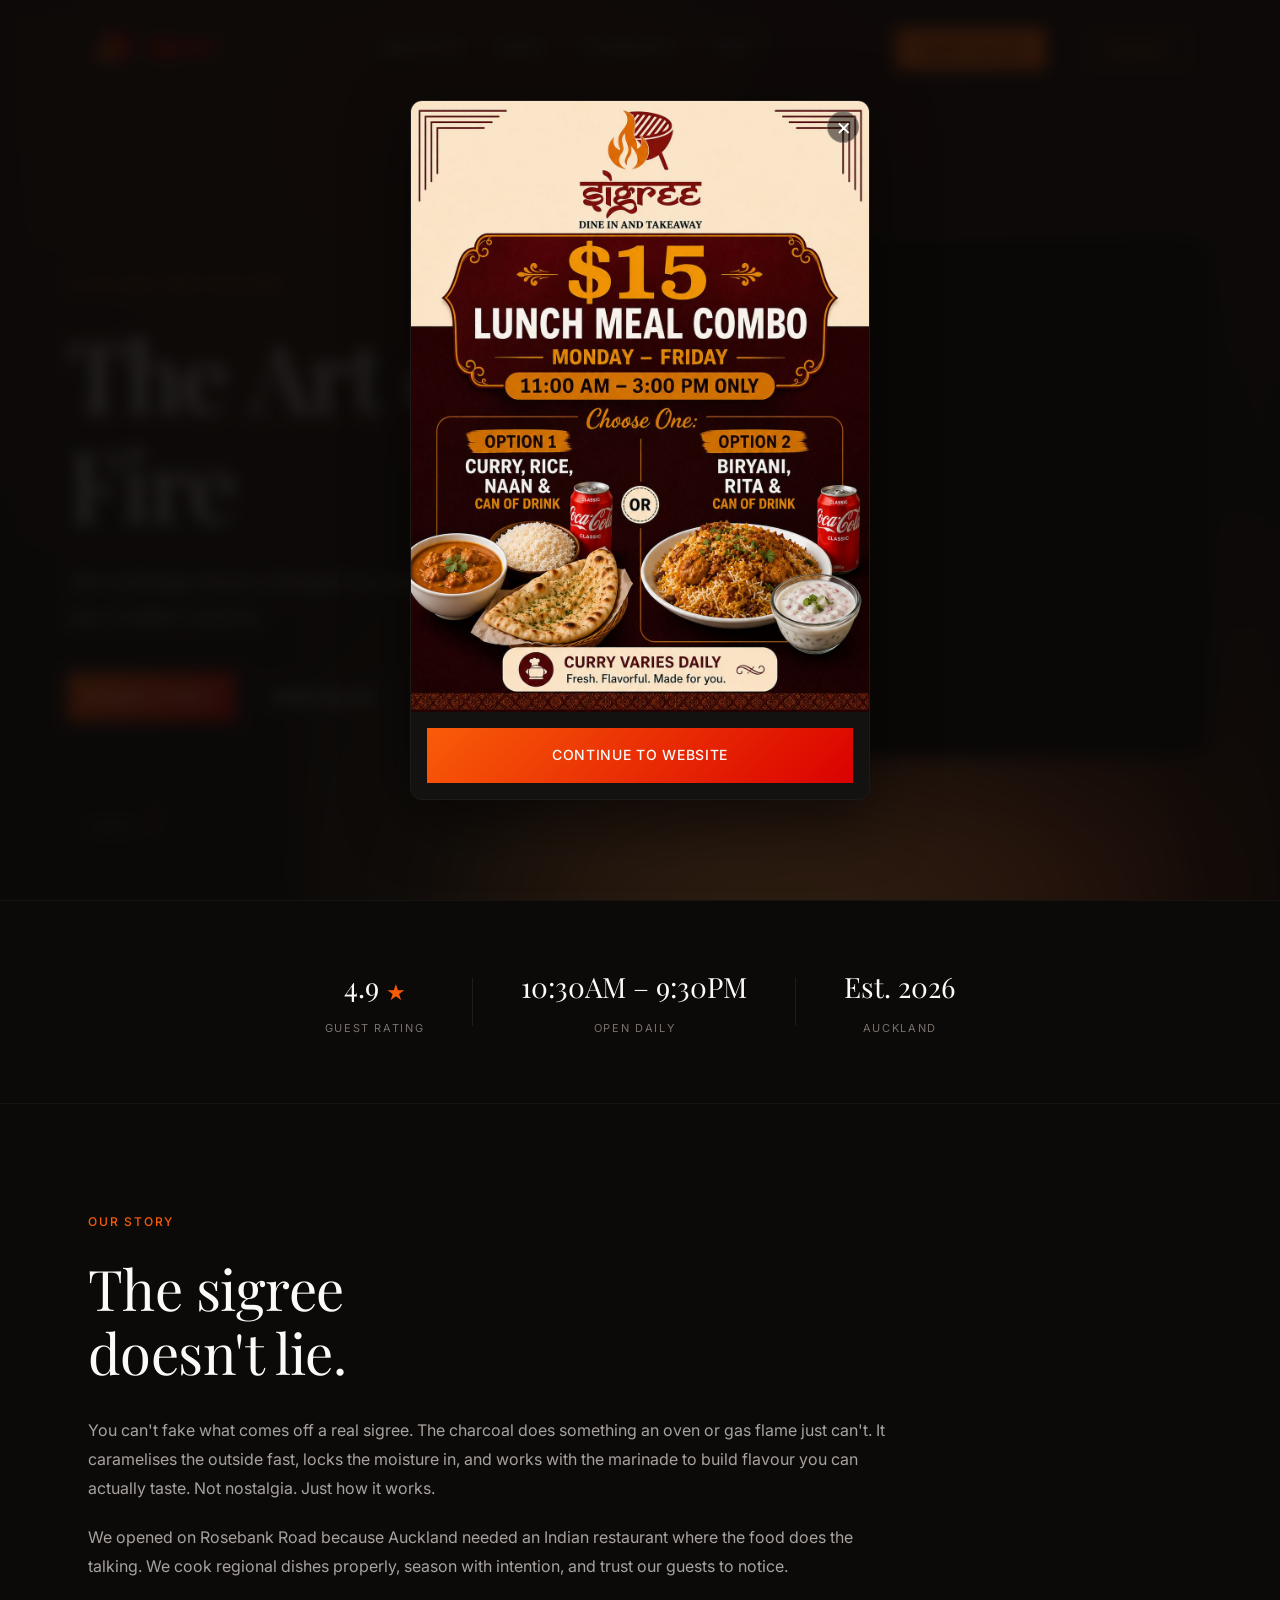
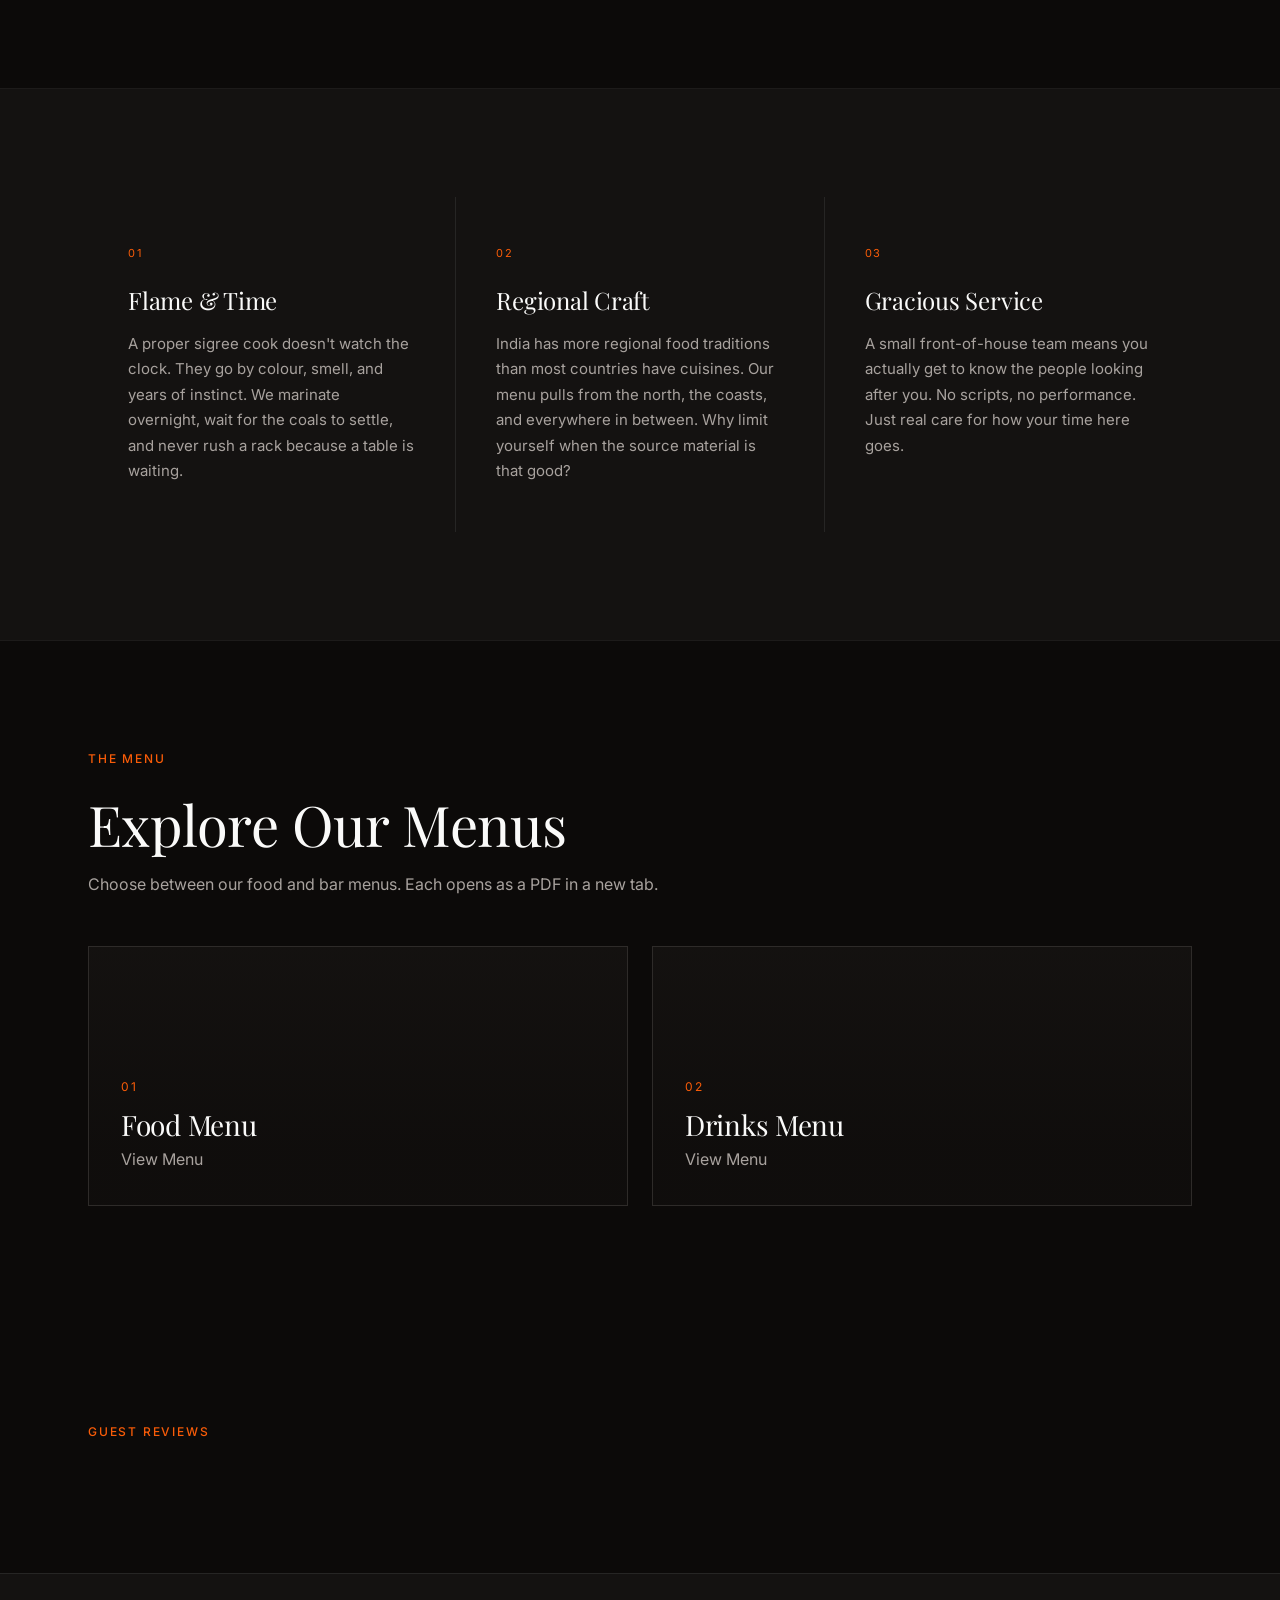
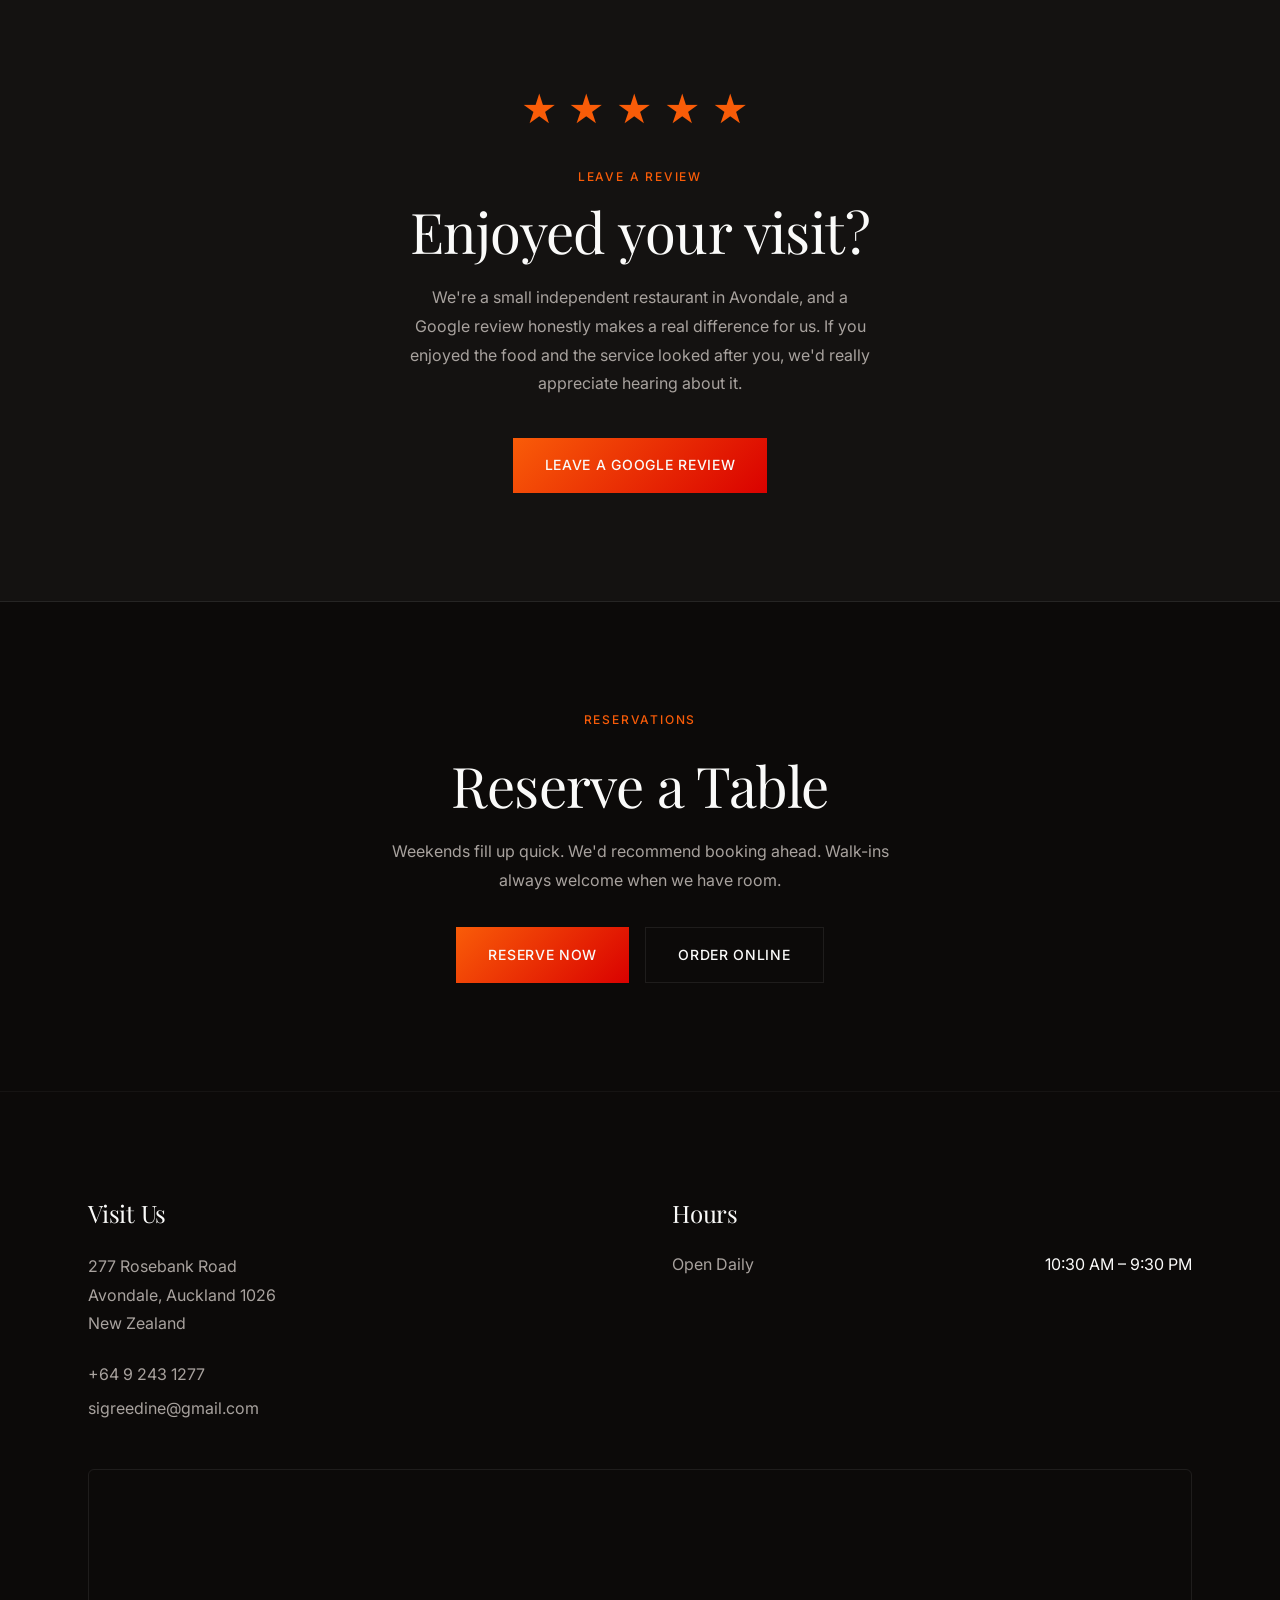
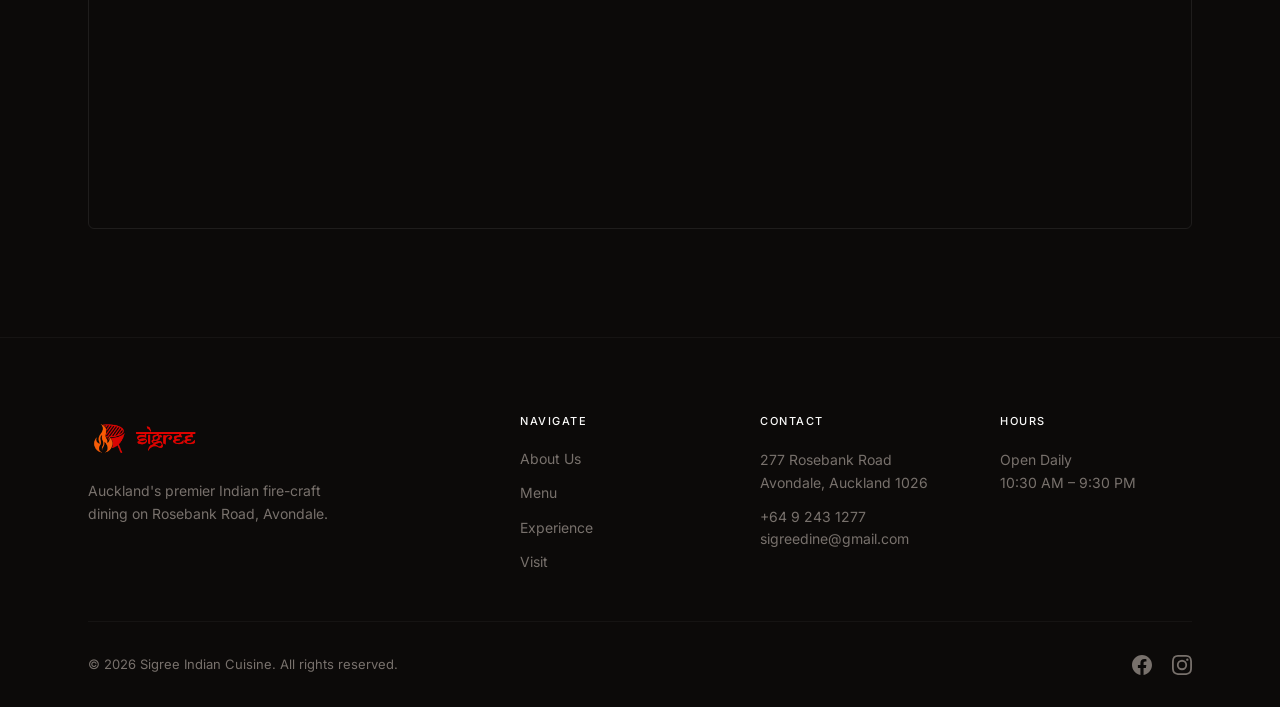
==== index.html @ ece53b89 "removed2ndad" ====
<!DOCTYPE html>
<html lang="en">
<head>
	<meta charset="UTF-8" />
	<meta name="viewport" content="width=device-width, initial-scale=1.0" />
	<meta name="robots" content="index, follow" />
	<link rel="canonical" href="https://sigree.co.nz/" />
	<meta name="description" content="Sigree Indian Cuisine. Indian restaurant on Rosebank Road, Avondale, Auckland. Charcoal-grilled food, open daily for lunch and dinner." />
	<meta name="keywords" content="Auckland Indian restaurant, best Indian restaurant Avondale, sigree barbecue, fine dining Indian cuisine, Indian restaurant NZ" />
	<meta property="og:title" content="Sigree Indian Cuisine | Authentic Indian Restaurant in Auckland" />
	<meta property="og:description" content="Indian restaurant on Rosebank Road, Avondale. Charcoal-fired grills, private dining, and a proper menu. Open daily." />
	<meta property="og:type" content="restaurant.restaurant" />
	<meta property="og:url" content="https://sigree.co.nz/" />
	<meta property="og:site_name" content="Sigree Indian Cuisine" />
	<meta property="og:image" content="https://sigree.co.nz/assets/SIGREELOGO1.png" />
	<meta name="twitter:card" content="summary_large_image" />
	<meta name="twitter:title" content="Sigree Indian Cuisine | Authentic Indian Restaurant in Auckland" />
	<meta name="twitter:description" content="Indian restaurant on Rosebank Road, Avondale. Charcoal-fired grills, private dining, and a proper menu. Open daily." />
	<meta name="twitter:image" content="https://sigree.co.nz/assets/SIGREELOGO1.png" />
	<meta name="twitter:site" content="@sigreebarbeque" />
	<title>Sigree Indian Cuisine | Fine Indian Dining | Auckland</title>
	<link rel="icon" href="favicon.ico" type="image/x-icon" />
	<script type="application/ld+json">
	{
		"@context": "https://schema.org",
		"@type": "Restaurant",
		"name": "Sigree Indian Cuisine",
		"image": "https://sigree.co.nz/assets/SIGREELOGO1.png",
		"description": "Auckland Indian fine dining with signature sigree charcoal grills at Rosebank Road, Avondale.",
		"url": "https://sigree.co.nz/",
		"telephone": "+6492431277",
		"email": "sigreedine@gmail.com",
		"address": {
			"@type": "PostalAddress",
			"streetAddress": "277 Rosebank Road",
			"addressLocality": "Avondale",
			"addressRegion": "Auckland",
			"postalCode": "1026",
			"addressCountry": "New Zealand"
		},
		"servesCuisine": "Indian",
		"openingHours": ["Mo-Su 10:30-21:30"],
		"priceRange": "$$",
		"sameAs": [
			"https://www.facebook.com/sigreebarbeque",
			"https://www.instagram.com/sigreebarbeque",
			"https://g.page/r/Cej-uEzftVGeEBM"
		]
	}
	</script>
	<link rel="preconnect" href="https://fonts.googleapis.com" />
	<link rel="preconnect" href="https://fonts.gstatic.com" crossorigin />
	<link href="https://fonts.googleapis.com/css2?family=Playfair+Display:ital,wght@0,400;0,500;0,600;1,400&family=Inter:wght@300;400;500&display=swap" rel="stylesheet" />
	<link rel="stylesheet" href="styles.css" />
	<script src="script.js" defer></script>
</head>
<body>
	<a class="skip-link" href="#main-content">Skip to content</a>
	<div class="page-embers" aria-hidden="true">
		<span></span>
		<span></span>
		<span></span>
		<span></span>
		<span></span>
		<span></span>
		<span></span>
		<span></span>
		<span></span>
		<span></span>
		<span></span>
		<span></span>
		<span></span>
		<span></span>
		<span></span>
		<span></span>
		<span></span>
		<span></span>
		<span></span>
		<span></span>
	</div>

	<header class="site-header" id="top">
		<div class="container header-inner">
			<a class="brand" href="#top" aria-label="Sigree Indian Cuisine home">
				<img src="assets/SIGREELOGO1.png" alt="Sigree Indian Cuisine" class="brand-logo" />
			</a>

			<nav class="nav" id="primary-nav" aria-label="Primary navigation">
				<a href="about.html">About Us</a>
				<a href="menu.html">Menu</a>
				<a href="experience.html">Experience</a>
				<a href="visit.html">Visit</a>
				<a href="https://www.ordermeal.co.nz/sigree-indian-cuisine/" class="nav-mobile-cta" target="_blank" rel="noopener noreferrer">Order Online</a>
				<a href="https://www.ordermeal.co.nz/booking/sigree-indian-cuisine/" class="nav-mobile-cta" target="_blank" rel="noopener noreferrer">Reserve a Table</a>
			</nav>

			<a class="nav-cta nav-cta-order" href="https://www.ordermeal.co.nz/sigree-indian-cuisine/" target="_blank" rel="noopener noreferrer">Order Online</a>
			<a class="nav-cta" href="https://www.ordermeal.co.nz/booking/sigree-indian-cuisine/" target="_blank" rel="noopener noreferrer">Reserve</a>

			<button class="nav-toggle" type="button" aria-label="Open navigation" aria-expanded="false" aria-controls="primary-nav">
				<span></span>
				<span></span>
			</button>
		</div>
	</header>

	<main id="main-content">
		<section class="hero" id="home">
			<div class="container hero-grid">
				<div class="hero-content">
					<span class="hero-location">Auckland, New Zealand</span>
					<h1>The Art of Fire</h1>
					<p class="hero-tagline">The technique hasn't changed in centuries. Turns out, it didn't need to.</p>
					<div class="hero-actions">
						<a href="https://www.ordermeal.co.nz/booking/sigree-indian-cuisine/" class="btn btn-primary" target="_blank" rel="noopener noreferrer">Reserve a Table</a>
						<a href="https://www.ordermeal.co.nz/sigree-indian-cuisine/" class="btn btn-secondary" target="_blank" rel="noopener noreferrer">Order Online</a>
						<a href="menu.html" class="btn btn-secondary">View Menu</a>
					</div>
				</div>
				<div class="hero-media">
					<div class="hero-video-wrap">
						<video id="hero-video" class="hero-video" playsinline muted autoplay preload="metadata">
							<source src="assets/vid1.mp4" type="video/mp4" />
							Your browser does not support the video tag.
						</video>
					</div>
				</div>
				<div class="hero-scroll">
					<span>Scroll</span>
					<div class="scroll-line"></div>
				</div>
			</div>
		</section>

		<section class="intro" aria-label="Introduction">
			<div class="container intro-grid">
				<div class="intro-stat">
					<span class="stat-number">4.9 <span class="stat-star" aria-hidden="true">&#9733;</span></span>
					<span class="stat-label">Guest Rating</span>
				</div>
				<div class="intro-divider"></div>
				<div class="intro-stat">
					<span class="stat-number">10:30AM – 9:30PM</span>
					<span class="stat-label">Open Daily</span>
				</div>
				<div class="intro-divider"></div>
				<div class="intro-stat">
					<span class="stat-number">Est. 2026</span>
					<span class="stat-label">Auckland</span>
				</div>
			</div>
		</section>

		<section class="story section" id="story" data-reveal>
			<div class="container">
				<div class="section-label">Our Story</div>
				<div class="story-content">
					<h2>The sigree<br />doesn't lie.</h2>
					<div class="story-text">
						<p>You can't fake what comes off a real sigree. The charcoal does something an oven or gas flame just can't. It caramelises the outside fast, locks the moisture in, and works with the marinade to build flavour you can actually taste. Not nostalgia. Just how it works.</p>
						<p>We opened on Rosebank Road because Auckland needed an Indian restaurant where the food does the talking. We cook regional dishes properly, season with intention, and trust our guests to notice.</p>
					</div>
				</div>
			</div>
		</section>

		<section class="philosophy section" data-reveal>
			<div class="container">
				<div class="philosophy-grid">
					<article class="philosophy-card">
						<span class="card-number">01</span>
						<h3>Flame & Time</h3>
						<p>A proper sigree cook doesn't watch the clock. They go by colour, smell, and years of instinct. We marinate overnight, wait for the coals to settle, and never rush a rack because a table is waiting.</p>
					</article>
					<article class="philosophy-card">
						<span class="card-number">02</span>
						<h3>Regional Craft</h3>
						<p>India has more regional food traditions than most countries have cuisines. Our menu pulls from the north, the coasts, and everywhere in between. Why limit yourself when the source material is that good?</p>
					</article>
					<article class="philosophy-card">
						<span class="card-number">03</span>
						<h3>Gracious Service</h3>
						<p>A small front-of-house team means you actually get to know the people looking after you. No scripts, no performance. Just real care for how your time here goes.</p>
					</article>
				</div>
			</div>
		</section>

		<section class="menu section" id="menu" data-reveal>
			<div class="container">
				<div class="section-label">The Menu</div>
				<div class="menu-header">
					<h2>Explore Our Menus</h2>
					<p>Choose between our food and bar menus. Each opens as a PDF in a new tab.</p>
				</div>

				<div class="menu-grid">
					<a class="menu-card menu-card-food" href="menu.html#panel-food" aria-label="View Food Menu">
						<div class="menu-card-content">
							<span class="menu-card-label">01</span>
							<h4>Food Menu</h4>
							<p>View Menu</p>
						</div>
					</a>
					<a class="menu-card menu-card-bar" href="menu.html#panel-drinks" aria-label="View Drinks Menu">
						<div class="menu-card-content">
							<span class="menu-card-label">02</span>
							<h4>Drinks Menu</h4>
							<p>View Menu</p>
						</div>
					</a>
				</div>
			</div>
		</section>

		<section class="section" id="reviews" data-reveal>
			<div class="container">
				<div class="section-label">Guest Reviews</div>
				<!-- Elfsight Google Reviews | Untitled Google Reviews -->
				<script src="https://elfsightcdn.com/platform.js" async></script>
				<div class="elfsight-app-3391f303-61ae-4c08-b758-464e611b01d9" data-elfsight-app-lazy></div>
			</div>
		</section>

		<section class="google-review section" id="google-review" data-reveal>
			<div class="container">
				<div class="google-review-inner">
					<div class="google-review-stars" aria-hidden="true">&#9733;&#9733;&#9733;&#9733;&#9733;</div>
					<div class="section-label">Leave a Review</div>
					<h2>Enjoyed your visit?</h2>
					<p>We're a small independent restaurant in Avondale, and a Google review honestly makes a real difference for us. If you enjoyed the food and the service looked after you, we'd really appreciate hearing about it.</p>
					<a href="https://g.page/r/Cej-uEzftVGeEBM/review" class="btn btn-primary" target="_blank" rel="noopener noreferrer">
						Leave a Google Review
					</a>
				</div>
			</div>
		</section>

		<section class="reserve section" id="reserve" data-reveal>
			<div class="container">
				<div class="reserve-simple">
					<div class="section-label">Reservations</div>
					<h2>Reserve a Table</h2>
					<p>Weekends fill up quick. We'd recommend booking ahead. Walk-ins always welcome when we have room.</p>
					<div class="reserve-actions">
						<a href="https://www.ordermeal.co.nz/booking/sigree-indian-cuisine/" class="btn btn-primary" target="_blank" rel="noopener noreferrer">Reserve Now</a>
						<a href="https://www.ordermeal.co.nz/sigree-indian-cuisine/" class="btn btn-secondary" target="_blank" rel="noopener noreferrer">Order Online</a>
					</div>
				</div>
			</div>
		</section>

		<section class="contact section" id="contact" data-reveal>
			<div class="container">
				<div class="contact-grid">
					<div class="contact-info">
						<h3>Visit Us</h3>
						<address>
						277 Rosebank Road<br />
						Avondale, Auckland 1026<br />
						New Zealand
						</address>
						<div class="contact-links">
							<a href="tel:+6492431277">+64 9 243 1277</a>
							<a href="mailto:sigreedine@gmail.com">sigreedine@gmail.com</a>
						</div>
					</div>
					<div class="contact-hours">
						<h3>Hours</h3>
						<dl>
							<div>
								<dt>Open Daily</dt>
								<dd>10:30 AM – 9:30 PM</dd>
							</div>
						</dl>
					</div>
				</div>
				<div class="contact-map">
					<iframe
						title="Sigree Indian Cuisine location map"
						src="https://maps.google.com/maps?q=277+Rosebank+Road,+Avondale,+Auckland+1026,+New+Zealand&t=&z=15&ie=UTF8&iwloc=&output=embed"
						width="100%"
						height="100%"
						frameborder="0"
						loading="lazy"
						allowfullscreen
						referrerpolicy="no-referrer-when-downgrade"
						aria-label="Map showing Sigree Indian Cuisine at 277 Rosebank Road, Avondale, Auckland">
					</iframe>
				</div>
			</div>
		</section>
	</main>

	<footer class="site-footer">
		<div class="container">
			<div class="footer-grid">
				<div class="footer-brand">
					<img src="assets/SIGREELOGO1.png" alt="Sigree Indian Cuisine" class="footer-logo" />
					<p>Auckland's premier Indian fire-craft dining on Rosebank Road, Avondale.</p>
				</div>
				<div class="footer-col">
					<h4>Navigate</h4>
					<nav>
						<a href="about.html">About Us</a>
						<a href="menu.html">Menu</a>
						<a href="experience.html">Experience</a>
						<a href="visit.html">Visit</a>
					</nav>
				</div>
				<div class="footer-col">
					<h4>Contact</h4>
					<address>
						277 Rosebank Road<br />
						Avondale, Auckland 1026
					</address>
					<a href="tel:+6492431277">+64 9 243 1277</a>
					<a href="mailto:sigreedine@gmail.com">sigreedine@gmail.com</a>
				</div>
				<div class="footer-col">
					<h4>Hours</h4>
					<p>Open Daily<br />10:30 AM – 9:30 PM</p>
				</div>
			</div>
			<div class="footer-bottom">
				<p>&copy; <span id="year"></span> Sigree Indian Cuisine. All rights reserved.</p>
				<div class="footer-social">
					<a href="https://www.facebook.com/sigreebarbeque" target="_blank" rel="noopener noreferrer" aria-label="Facebook">
						<svg width="20" height="20" viewBox="0 0 24 24" fill="currentColor"><path d="M24 12.073c0-6.627-5.373-12-12-12s-12 5.373-12 12c0 5.99 4.388 10.954 10.125 11.854v-8.385H7.078v-3.47h3.047V9.43c0-3.007 1.792-4.669 4.533-4.669 1.312 0 2.686.235 2.686.235v2.953H15.83c-1.491 0-1.956.925-1.956 1.874v2.25h3.328l-.532 3.47h-2.796v8.385C19.612 23.027 24 18.062 24 12.073z"/></svg>
					</a>
					<a href="https://www.instagram.com/sigreebarbeque" target="_blank" rel="noopener noreferrer" aria-label="Instagram">
						<svg width="20" height="20" viewBox="0 0 24 24" fill="currentColor"><path d="M12 2.163c3.204 0 3.584.012 4.85.07 3.252.148 4.771 1.691 4.919 4.919.058 1.265.069 1.645.069 4.849 0 3.205-.012 3.584-.069 4.849-.149 3.225-1.664 4.771-4.919 4.919-1.266.058-1.644.07-4.85.07-3.204 0-3.584-.012-4.849-.07-3.26-.149-4.771-1.699-4.919-4.92-.058-1.265-.07-1.644-.07-4.849 0-3.204.013-3.583.07-4.849.149-3.227 1.664-4.771 4.919-4.919 1.266-.057 1.645-.069 4.849-.069zM12 0C8.741 0 8.333.014 7.053.072 2.695.272.273 2.69.073 7.052.014 8.333 0 8.741 0 12c0 3.259.014 3.668.072 4.948.2 4.358 2.618 6.78 6.98 6.98C8.333 23.986 8.741 24 12 24c3.259 0 3.668-.014 4.948-.072 4.354-.2 6.782-2.618 6.979-6.98.059-1.28.073-1.689.073-4.948 0-3.259-.014-3.667-.072-4.947-.196-4.354-2.617-6.78-6.979-6.98C15.668.014 15.259 0 12 0zm0 5.838a6.162 6.162 0 100 12.324 6.162 6.162 0 000-12.324zM12 16a4 4 0 110-8 4 4 0 010 8zm6.406-11.845a1.44 1.44 0 100 2.881 1.44 1.44 0 000-2.881z"/></svg>
					</a>
				</div>
			</div>
		</div>
	</footer>
	<div id="ad-modal" class="ad-modal" aria-hidden="true" role="dialog">
		<div class="ad-modal-overlay" id="ad-modal-overlay"></div>
		<div class="ad-modal-content">
			<button class="ad-modal-close" id="ad-modal-close" aria-label="Close ads">&times;</button>
			<div class="ad-modal-images">
				<img src="assets/ad2.jpeg" alt="Special Offer 2" class="ad-img active" id="ad-img-2" />
			</div>
			<div class="ad-modal-nav">
				<button class="btn btn-primary btn-full" id="ad-next-btn">Continue to Website</button>
			</div>
		</div>
	</div>
</body>
</html>
---- styles.css ----
/* ============================================
   Sigree Indian Cuisine — Fine Dining Website
   Design: Sophisticated, understated luxury
   ============================================ */

:root {
	/* Color Palette - Warm neutrals with gold accent */
	--color-bg: #0c0a09;
	--color-bg-elevated: #141211;
	--color-surface: #1c1917;
	--color-border: rgba(255, 255, 255, 0.08);
	--color-border-subtle: rgba(255, 255, 255, 0.04);
	
	--color-text: #fafaf9;
	--color-text-secondary: #a8a29e;
	--color-text-muted: #78716c;
	
	--color-accent: #f95c08;
	--color-accent-light: #ffd0b5;
	--color-accent-dark: #da0100;
	
	/* Typography */
	--font-display: 'Playfair Display', Georgia, serif;
	--font-body: 'Inter', -apple-system, BlinkMacSystemFont, sans-serif;
	
	/* Spacing */
	--container-max: 1200px;
	--container-padding: clamp(1.5rem, 5vw, 3rem);
	--section-spacing: clamp(5rem, 12vh, 8rem);
	
	/* Transitions */
	--ease-out: cubic-bezier(0.16, 1, 0.3, 1);
}

/* ============================================
   Reset & Base
   ============================================ */
*, *::before, *::after {
	box-sizing: border-box;
	margin: 0;
	padding: 0;
}

html {
	scroll-behavior: smooth;
	-webkit-font-smoothing: antialiased;
	-moz-osx-font-smoothing: grayscale;
}

body {
	font-family: var(--font-body);
	font-size: 1rem;
	font-weight: 400;
	line-height: 1.6;
	color: var(--color-text);
	background-color: var(--color-bg);
	overflow-x: hidden;
}

::selection {
	background: var(--color-accent);
	color: var(--color-bg);
}

img {
	max-width: 100%;
	height: auto;
	display: block;
}

a {
	color: inherit;
	text-decoration: none;
}

button {
	font: inherit;
	cursor: pointer;
	border: none;
	background: none;
}

/* ============================================
   Utility
   ============================================ */
.container {
	width: 100%;
	max-width: var(--container-max);
	margin: 0 auto;
	padding: 0 var(--container-padding);
}

.skip-link {
	position: absolute;
	top: -100%;
	left: 1rem;
	padding: 0.75rem 1rem;
	background: var(--color-accent);
	color: var(--color-bg);
	font-weight: 500;
	border-radius: 4px;
	z-index: 9999;
}

.skip-link:focus {
	top: 1rem;
}

/* ============================================
   Typography
   ============================================ */
h1, h2, h3, h4 {
	font-family: var(--font-display);
	font-weight: 400;
	line-height: 1.15;
	letter-spacing: -0.01em;
}

h1 {
	font-size: clamp(3rem, 8vw, 6rem);
}

h2 {
	font-size: clamp(2rem, 5vw, 3.5rem);
	color: var(--color-text);
}

h3 {
	font-size: clamp(1.25rem, 2vw, 1.5rem);
}

h4 {
	font-size: 1.125rem;
}

p {
	color: var(--color-text-secondary);
}

.section-label {
	font-size: 0.75rem;
	font-weight: 500;
	letter-spacing: 0.15em;
	text-transform: uppercase;
	color: var(--color-accent);
	margin-bottom: 1.5rem;
}

/* ============================================
   Buttons
   ============================================ */
.btn {
	display: inline-flex;
	align-items: center;
	justify-content: center;
	padding: 1rem 2rem;
	font-size: 0.875rem;
	font-weight: 500;
	letter-spacing: 0.05em;
	text-transform: uppercase;
	border-radius: 0;
	transition: all 0.3s var(--ease-out);
}

.btn-primary {
	background: linear-gradient(135deg, var(--color-accent) 0%, var(--color-accent-dark) 100%);
	color: var(--color-text);
}

.btn-primary:hover {
	background: linear-gradient(135deg, #ff7a2f 0%, #f43d2e 100%);
}

.btn-secondary {
	background: transparent;
	color: var(--color-text);
	border: 1px solid var(--color-border);
}

.btn-secondary:hover {
	border-color: var(--color-text-muted);
}

.btn-full {
	width: 100%;
}

/* ============================================
   Header
   ============================================ */
.site-header {
	position: fixed;
	top: 0;
	left: 0;
	right: 0;
	z-index: 1000;
	padding: 1.25rem 0;
	background: transparent;
	transition: background 0.4s var(--ease-out), padding 0.4s var(--ease-out);
}

.site-header.scrolled {
	background: rgba(12, 10, 9, 0.95);
	backdrop-filter: blur(10px);
	-webkit-backdrop-filter: blur(10px);
	padding: 1rem 0;
	border-bottom: 1px solid var(--color-border-subtle);
}

.header-inner {
	display: flex;
	align-items: center;
	justify-content: space-between;
	gap: 2rem;
}

.brand {
	display: flex;
	align-items: center;
}

.brand-logo {
	height: 58px;
	width: auto;
}

.nav {
	display: flex;
	align-items: center;
	gap: 2.5rem;
	flex: 1;
	justify-content: center;
}

.nav a {
	font-size: 0.8125rem;
	font-weight: 400;
	letter-spacing: 0.08em;
	text-transform: uppercase;
	color: var(--color-text-secondary);
	transition: color 0.2s ease;
}

.nav a:hover,
.nav a.active {
	color: var(--color-text);
}

.nav-cta {
	font-size: 0.8125rem;
	font-weight: 500;
	letter-spacing: 0.08em;
	text-transform: uppercase;
	color: var(--color-accent);
	padding: 0.625rem 1.25rem;
	border: 1px solid var(--color-accent);
	transition: all 0.3s var(--ease-out);
	white-space: nowrap;
}

.nav-cta + .nav-cta {
	margin-left: 0.5rem;
}

.nav-cta:hover {
	background: var(--color-accent);
	color: var(--color-bg);
}

.nav-cta-order {
	background: var(--color-accent);
	color: var(--color-bg);
}

.nav-cta-order:hover {
	background: transparent;
	color: var(--color-accent);
}

.reserve-actions {
	display: flex;
	gap: 1rem;
	flex-wrap: wrap;
	justify-content: center;
}

.nav-mobile-cta {
	display: none;
}

.nav-toggle {
	display: none;
	width: 32px;
	height: 24px;
	flex-direction: column;
	justify-content: center;
	gap: 6px;
}

.nav-toggle span {
	display: block;
	width: 100%;
	height: 1px;
	background: var(--color-text);
	transition: transform 0.3s var(--ease-out);
}

/* ============================================
   Hero
   ============================================ */
.hero {
	min-height: 100vh;
	display: flex;
	align-items: center;
	position: relative;
	overflow: hidden;
	padding-top: 6rem;
	background: 
		linear-gradient(180deg, rgba(12, 10, 9, 0) 0%, var(--color-bg) 100%),
		radial-gradient(ellipse at 30% 20%, rgba(249, 92, 8, 0.12) 0%, transparent 52%),
		radial-gradient(ellipse at 68% 26%, rgba(218, 1, 0, 0.08) 0%, transparent 54%),
		var(--color-bg);
}

.hero::before,
.hero::after {
	content: '';
	position: absolute;
	left: 62%;
	transform: translateX(-50%);
	pointer-events: none;
	z-index: 1;
}

.page-embers {
	position: fixed;
	inset: 0;
	pointer-events: none;
	z-index: 2;
	overflow: hidden;
}

.page-embers span {
	position: absolute;
	bottom: -10%;
	left: 50%;
	width: 6px;
	height: 6px;
	border-radius: 50%;
	background: radial-gradient(circle, rgba(255, 214, 176, 0.95) 0%, rgba(249, 92, 8, 0.78) 55%, rgba(218, 1, 0, 0.12) 100%);
	filter: blur(0.2px);
	--ember-drift: 18px;
	opacity: 0;
	animation: ember-rise var(--ember-speed, 8.5s) linear infinite;
}

.page-embers span:nth-child(1) {
	left: 8%;
	width: 4px;
	height: 4px;
	--ember-drift: 14px;
	--ember-speed: 7.6s;
	animation-delay: 0s;
}

.page-embers span:nth-child(2) {
	left: 16%;
	width: 5px;
	height: 5px;
	--ember-drift: 20px;
	--ember-speed: 9.2s;
	animation-delay: 1.2s;
}

.page-embers span:nth-child(3) {
	left: 24%;
	width: 3px;
	height: 3px;
	--ember-drift: 12px;
	--ember-speed: 6.9s;
	animation-delay: 2.1s;
}

.page-embers span:nth-child(4) {
	left: 33%;
	width: 5px;
	height: 5px;
	--ember-drift: 18px;
	--ember-speed: 8.1s;
	animation-delay: 3.4s;
}

.page-embers span:nth-child(5) {
	left: 41%;
	width: 3px;
	height: 3px;
	--ember-drift: 10px;
	--ember-speed: 7s;
	animation-delay: 4.5s;
}

.page-embers span:nth-child(6) {
	left: 50%;
	width: 4px;
	height: 4px;
	--ember-drift: 16px;
	--ember-speed: 8.8s;
	animation-delay: 5.6s;
	}

.page-embers span:nth-child(7) {
	left: 58%;
	width: 4px;
	height: 4px;
	--ember-drift: 22px;
	--ember-speed: 8.3s;
	animation-delay: 0.8s;
	}

.page-embers span:nth-child(8) {
	left: 65%;
	width: 3px;
	height: 3px;
	--ember-drift: 12px;
	--ember-speed: 7.4s;
	animation-delay: 2.7s;
	}

.page-embers span:nth-child(9) {
	left: 72%;
	width: 5px;
	height: 5px;
	--ember-drift: 20px;
	--ember-speed: 9s;
	animation-delay: 4.1s;
	}

.page-embers span:nth-child(10) {
	left: 80%;
	width: 3px;
	height: 3px;
	--ember-drift: 14px;
	--ember-speed: 6.8s;
	animation-delay: 5.2s;
	}

.page-embers span:nth-child(11) {
	left: 88%;
	width: 4px;
	height: 4px;
	--ember-drift: 18px;
	--ember-speed: 8.6s;
	animation-delay: 1.9s;
	}

.page-embers span:nth-child(12) {
	left: 95%;
	width: 3px;
	height: 3px;
	--ember-drift: 10px;
	--ember-speed: 7.2s;
	animation-delay: 3.6s;
}

.page-embers span:nth-child(13) {
	left: 6%;
	width: 3px;
	height: 3px;
	--ember-drift: 9px;
	--ember-speed: 6.6s;
	animation-delay: 0.5s;
}

.page-embers span:nth-child(14) {
	left: 13%;
	width: 4px;
	height: 4px;
	--ember-drift: 15px;
	--ember-speed: 8.9s;
	animation-delay: 1.7s;
}

.page-embers span:nth-child(15) {
	left: 29%;
	width: 3px;
	height: 3px;
	--ember-drift: 11px;
	--ember-speed: 7.1s;
	animation-delay: 2.9s;
}

.page-embers span:nth-child(16) {
	left: 37%;
	width: 5px;
	height: 5px;
	--ember-drift: 21px;
	--ember-speed: 9.4s;
	animation-delay: 4.8s;
}

.page-embers span:nth-child(17) {
	left: 47%;
	width: 3px;
	height: 3px;
	--ember-drift: 13px;
	--ember-speed: 7.3s;
	animation-delay: 0.9s;
}

.page-embers span:nth-child(18) {
	left: 61%;
	width: 4px;
	height: 4px;
	--ember-drift: 19px;
	--ember-speed: 8.5s;
	animation-delay: 2.4s;
}

.page-embers span:nth-child(19) {
	left: 76%;
	width: 3px;
	height: 3px;
	--ember-drift: 12px;
	--ember-speed: 6.9s;
	animation-delay: 3.2s;
}

.page-embers span:nth-child(20) {
	left: 91%;
	width: 4px;
	height: 4px;
	--ember-drift: 16px;
	--ember-speed: 8.1s;
	animation-delay: 5.1s;
}

.hero::before {
	bottom: -18%;
	width: min(90vw, 980px);
	height: min(75vh, 700px);
	background:
		radial-gradient(ellipse at 52% 88%, rgba(255, 132, 36, 0.4) 0%, rgba(255, 132, 36, 0) 58%),
		radial-gradient(ellipse at 58% 82%, rgba(255, 42, 24, 0.26) 0%, rgba(255, 42, 24, 0) 58%),
		radial-gradient(ellipse at 38% 78%, rgba(255, 186, 99, 0.24) 0%, rgba(255, 186, 99, 0) 60%),
		radial-gradient(ellipse at 70% 74%, rgba(255, 98, 22, 0.24) 0%, rgba(255, 98, 22, 0) 62%);
	filter: blur(16px);
	animation: fire-glow 6.8s ease-in-out infinite alternate;
}

.hero::after {
	bottom: -10%;
	width: min(78vw, 760px);
	height: min(52vh, 520px);
	background:
		radial-gradient(ellipse at 44% 92%, rgba(255, 178, 82, 0.4) 0%, rgba(255, 178, 82, 0) 58%),
		radial-gradient(ellipse at 68% 90%, rgba(255, 88, 28, 0.34) 0%, rgba(255, 88, 28, 0) 62%),
		radial-gradient(ellipse at 56% 84%, rgba(224, 38, 34, 0.24) 0%, rgba(224, 38, 34, 0) 60%);
	filter: blur(22px);
	mix-blend-mode: screen;
	animation: fire-flicker 4.8s ease-in-out infinite;
}

.hero .container {
	display: flex;
	flex-direction: column;
	justify-content: center;
	min-height: calc(100vh - 6rem);
	position: relative;
	z-index: 3;
}

.hero .container.hero-grid {
	flex-direction: row;
	flex-wrap: nowrap;
	align-items: center;
}

.hero-grid {
	display: flex;
	align-items: center;
	justify-content: space-between;
	gap: 2.5rem;
	width: 100%;
}

.hero-content {
	flex: 0 0 46%;
	max-width: 560px;
	min-width: 320px;
}

.hero-media {
	flex: 0 0 54%;
	min-width: 360px;
	display: flex;
	justify-content: flex-end;
}

.hero-video-wrap {
	width: 100%;
	max-width: 860px;
	min-height: 520px;
	aspect-ratio: 16 / 10;
	overflow: hidden;
	border: 1px solid rgba(255, 255, 255, 0.14);
	border-radius: 1.75rem;
	box-shadow: 0 30px 90px rgba(0, 0, 0, 0.38);
	background: #000;
}

.hero-video {
	width: 100%;
	height: 100%;
	object-fit: cover;
	display: block;
}

@media (max-width: 980px) {
	.hero .container.hero-grid,
	.hero-grid {
		flex-direction: column;
		flex-wrap: wrap;
	}

	.hero-content,
	.hero-media {
		width: 100%;
		max-width: 100%;
	}

	.hero-media {
		order: 2;
		justify-content: center;
	}

	.hero-video-wrap {
		max-width: 100%;
		width: 100%;
		min-height: 0;
		aspect-ratio: 16 / 9;
	}
}

.hero-content {
	max-width: 800px;
}

.hero-location {
	display: block;
	font-size: 0.75rem;
	font-weight: 500;
	letter-spacing: 0.2em;
	text-transform: uppercase;
	color: var(--color-accent);
	margin-bottom: 1.5rem;
}

.hero h1 {
	margin-bottom: 1.5rem;
	background: linear-gradient(135deg, var(--color-text) 0%, var(--color-text-secondary) 100%);
	-webkit-background-clip: text;
	-webkit-text-fill-color: transparent;
	background-clip: text;
}

.hero-tagline {
	font-family: var(--font-display);
	font-size: clamp(1.125rem, 2vw, 1.375rem);
	font-style: italic;
	color: var(--color-text-secondary);
	max-width: 480px;
	margin-bottom: 2.5rem;
}

.hero-actions {
	display: flex;
	gap: 0.75rem;
	flex-wrap: wrap;
}

.hero-actions .btn {
	padding: 0.8rem 1.4rem;
	font-size: 0.8125rem;
}

.hero-scroll {
	position: absolute;
	bottom: 3rem;
	left: var(--container-padding);
	display: flex;
	align-items: center;
	gap: 1rem;
}

.hero-scroll span {
	font-size: 0.6875rem;
	letter-spacing: 0.15em;
	text-transform: uppercase;
	color: var(--color-text-muted);
}

.scroll-line {
	width: 1px;
	height: 48px;
	background: linear-gradient(180deg, var(--color-text-muted) 0%, transparent 100%);
}

@keyframes fire-glow {
	0% {
		transform: translateX(-56%) translateY(0) scale(0.96);
		opacity: 0.74;
	}
	50% {
		transform: translateX(-44%) translateY(-14px) scale(1.08);
		opacity: 0.98;
	}
	100% {
		transform: translateX(-50%) translateY(-6px) scale(1.01);
		opacity: 0.82;
	}
}

@keyframes fire-flicker {
	0% {
		transform: translateX(-56%) translateY(0) scale(0.95);
		opacity: 0.58;
	}
	25% {
		transform: translateX(-46%) translateY(-14px) scale(1.06);
		opacity: 0.82;
	}
	50% {
		transform: translateX(-54%) translateY(-6px) scale(1.01);
		opacity: 0.68;
	}
	75% {
		transform: translateX(-42%) translateY(-18px) scale(1.09);
		opacity: 0.9;
	}
	100% {
		transform: translateX(-50%) translateY(-2px) scale(1.02);
		opacity: 0.64;
	}
}

@keyframes ember-rise {
	0% {
		transform: translate3d(0, 0, 0) scale(0.82);
		opacity: 0;
	}
	12% {
		opacity: 0.42;
	}
	45% {
		opacity: 0.28;
	}
	100% {
		transform: translate3d(var(--ember-drift), -120vh, 0) scale(1.08);
		opacity: 0;
	}
}

@media (prefers-reduced-motion: reduce) {
	.hero::before,
	.hero::after,
	.page-embers span {
		animation: none;
	}
}

/* ============================================
   Intro Stats
   ============================================ */
.intro {
	padding: 4rem 0;
	border-top: 1px solid var(--color-border-subtle);
	border-bottom: 1px solid var(--color-border-subtle);
}

.intro-grid {
	display: flex;
	justify-content: center;
	align-items: center;
	gap: 3rem;
	flex-wrap: wrap;
}

.intro-stat {
	text-align: center;
}

.stat-number {
	display: block;
	font-family: var(--font-display);
	font-size: 1.75rem;
	color: var(--color-text);
	margin-bottom: 0.25rem;
}

.stat-star {
	color: var(--color-accent);
	font-size: 1.4rem;
	vertical-align: middle;
	line-height: 1;
}

.stat-label {
	font-size: 0.6875rem;
	letter-spacing: 0.15em;
	text-transform: uppercase;
	color: var(--color-text-muted);
}

.intro-divider {
	width: 1px;
	height: 48px;
	background: var(--color-border);
}

/* ============================================
   Sections
   ============================================ */
.section {
	padding: var(--section-spacing) 0;
}

/* ============================================
   Story
   ============================================ */
.story-content {
	max-width: 900px;
}

.story-content h2 {
	max-width: 760px;
	margin-bottom: 2rem;
}

.story-text {
	display: flex;
	flex-direction: column;
	gap: 1.25rem;
	max-width: 820px;
}

.story-text p {
	line-height: 1.8;
}

/* ============================================
   Philosophy
   ============================================ */
.philosophy {
	background: var(--color-bg-elevated);
	border-top: 1px solid var(--color-border-subtle);
	border-bottom: 1px solid var(--color-border-subtle);
}

.philosophy-grid {
	display: grid;
	grid-template-columns: repeat(3, 1fr);
	gap: 1px;
	background: var(--color-border);
}

.philosophy-card {
	background: var(--color-bg-elevated);
	padding: 3rem 2.5rem;
}

.card-number {
	display: block;
	font-size: 0.6875rem;
	letter-spacing: 0.15em;
	color: var(--color-accent);
	margin-bottom: 1.5rem;
}

.philosophy-card h3 {
	margin-bottom: 1rem;
	color: var(--color-text);
}

.philosophy-card p {
	font-size: 0.9375rem;
	line-height: 1.7;
}

/* ============================================
   Menu
   ============================================ */
.menu-header {
	max-width: 600px;
	margin-bottom: 3rem;
}

.menu-header h2 {
	margin-bottom: 1rem;
}

.menu-grid {
	display: grid;
	grid-template-columns: repeat(2, 1fr);
	gap: 1.5rem;
}

.menu-card {
	display: block;
	position: relative;
	min-height: 260px;
	overflow: hidden;
	background: var(--color-surface);
	background-size: cover;
	background-position: center;
	background-repeat: no-repeat;
	border: 1px solid var(--color-border);
	cursor: pointer;
	transition: border-color 0.3s var(--ease-out), transform 0.3s var(--ease-out);
}

.menu-card::before {
	content: '';
	position: absolute;
	inset: 0;
	background: linear-gradient(180deg, rgba(12, 10, 9, 0.5) 0%, rgba(12, 10, 9, 0.78) 78%);
	z-index: 1;
}

.menu-card-food {
	background-image: url('https://www.saveur.com/uploads/2019/10/Photo-Murray-Hall-Food-Styling-Jessie-YuChen_240606-murrayhall-saveur-07-grilled-swordfish-kebabs-072-scaled.jpg?auto=webp');
	background-position: center 58%;
}

.menu-card-bar {
	background-image: url('https://www.themanual.com/tachyon/sites/9/2020/02/andaz-tokyo-rooftop-bar-autumn-2019-sustainable-cocktail-credit-andaz-tokyo.jpg?resize=800%2C533');
}

.menu-card:hover {
	border-color: var(--color-accent-dark);
	transform: translateY(-2px);
}

.menu-card-content {
	position: relative;
	z-index: 2;
	height: 100%;
	display: flex;
	flex-direction: column;
	justify-content: flex-end;
	padding: 2rem;
}

.menu-card-label {
	font-size: 0.75rem;
	letter-spacing: 0.15em;
	color: var(--color-accent);
	margin-bottom: 0.75rem;
}

.menu-card h4 {
	font-size: clamp(1.35rem, 2.4vw, 1.75rem);
	color: var(--color-text);
	margin-bottom: 0.4rem;
}

.menu-card p {
	font-size: 1rem;
	color: var(--color-text-secondary);
}

/* ============================================
   Experience
   ============================================ */
.experience-content {
	max-width: 600px;
	margin-bottom: 4rem;
}

.experience-content h2 {
	margin-bottom: 1.5rem;
}

.experience-features {
	display: grid;
	grid-template-columns: repeat(3, 1fr);
	gap: 3rem;
}

.experience-features article {
	padding-top: 1.5rem;
	border-top: 1px solid var(--color-border);
}

.experience-features h4 {
	color: var(--color-text);
	margin-bottom: 0.75rem;
}

.experience-features p {
	font-size: 0.9375rem;
	line-height: 1.7;
}

/* ============================================
   Testimonials
   ============================================ */
.testimonials {
	background: var(--color-bg-elevated);
	border-top: 1px solid var(--color-border-subtle);
	border-bottom: 1px solid var(--color-border-subtle);
}

.testimonials-content {
	max-width: 800px;
	margin: 0 auto;
	text-align: center;
}

.testimonial-quote {
	margin-bottom: 2rem;
}

.testimonial-quote blockquote {
	font-family: var(--font-display);
	font-size: clamp(1.25rem, 3vw, 1.75rem);
	font-style: italic;
	line-height: 1.5;
	color: var(--color-text);
	margin-bottom: 1.5rem;
}

.testimonial-quote cite {
	font-family: var(--font-body);
	font-size: 0.8125rem;
	font-style: normal;
	letter-spacing: 0.1em;
	text-transform: uppercase;
	color: var(--color-text-muted);
}

.testimonial-nav {
	display: flex;
	justify-content: center;
	gap: 0.75rem;
}

.testimonial-dot {
	width: 8px;
	height: 8px;
	border-radius: 50%;
	background: var(--color-border);
	transition: background 0.2s ease;
}

.testimonial-dot.active {
	background: var(--color-accent);
}

.testimonial-dot:hover {
	background: var(--color-text-muted);
}

/* ============================================
   Google Review CTA
   ============================================ */
.google-review {
	text-align: center;
	background: var(--color-bg-elevated);
	border-top: 1px solid var(--color-border);
	border-bottom: 1px solid var(--color-border);
}

.google-review-inner {
	max-width: 560px;
	margin: 0 auto;
}

.google-review-stars {
	display: block;
	font-size: 2.25rem;
	color: var(--color-accent);
	letter-spacing: 0.3em;
	margin-bottom: 1.75rem;
}

.google-review .section-label {
	margin-bottom: 0.75rem;
}

.google-review h2 {
	margin-bottom: 1.25rem;
}

.google-review p {
	margin-bottom: 2.5rem;
	line-height: 1.8;
	max-width: 46ch;
	margin-left: auto;
	margin-right: auto;
}

/* ============================================
   Reserve
   ============================================ */
.reserve-simple {
	text-align: center;
	max-width: 520px;
	margin: 0 auto;
}

.reserve-simple h2 {
	margin: 0.5rem 0 1.25rem;
}

.reserve-simple > p {
	color: var(--color-text-secondary);
	line-height: 1.8;
	margin-bottom: 2rem;
}

.reserve-grid {
	display: grid;
	grid-template-columns: 1fr 1fr;
	gap: 4rem;
	align-items: start;
}

.reserve-info h2 {
	margin-bottom: 1.5rem;
}

.reserve-info > p {
	line-height: 1.8;
	margin-bottom: 2rem;
}

.reserve-details {
	display: flex;
	flex-direction: column;
	gap: 1rem;
}

.detail-item {
	display: flex;
	flex-direction: column;
	gap: 0.25rem;
}

.detail-label {
	font-size: 0.6875rem;
	font-weight: 500;
	letter-spacing: 0.15em;
	text-transform: uppercase;
	color: var(--color-text-muted);
}

.detail-value {
	color: var(--color-text);
}

/* Form */
.reserve-form {
	background: var(--color-bg-elevated);
	border: 1px solid var(--color-border);
	padding: 2.5rem;
}

.form-group {
	margin-bottom: 1.25rem;
}

.form-group label {
	display: block;
	font-size: 0.75rem;
	font-weight: 500;
	letter-spacing: 0.1em;
	text-transform: uppercase;
	color: var(--color-text-secondary);
	margin-bottom: 0.5rem;
}

.form-group .optional {
	font-weight: 400;
	text-transform: none;
	letter-spacing: 0;
	color: var(--color-text-muted);
}

.form-group input,
.form-group select,
.form-group textarea {
	width: 100%;
	padding: 0.875rem 1rem;
	font-family: var(--font-body);
	font-size: 1rem;
	color: var(--color-text);
	background: var(--color-surface);
	border: 1px solid var(--color-border);
	border-radius: 0;
	transition: border-color 0.2s ease;
}

.form-group input:focus,
.form-group select:focus,
.form-group textarea:focus {
	outline: none;
	border-color: var(--color-accent-dark);
}

.form-group textarea {
	resize: vertical;
	min-height: 100px;
}

.form-group select {
	appearance: none;
	background-image: url("data:image/svg+xml,%3Csvg width='12' height='8' viewBox='0 0 12 8' fill='none' xmlns='http://www.w3.org/2000/svg'%3E%3Cpath d='M1 1.5L6 6.5L11 1.5' stroke='%23a8a29e' stroke-width='1.5' stroke-linecap='round' stroke-linejoin='round'/%3E%3C/svg%3E");
	background-repeat: no-repeat;
	background-position: right 1rem center;
	padding-right: 2.5rem;
}

.form-row {
	display: grid;
	grid-template-columns: 1fr 1fr;
	gap: 1rem;
}

.form-message {
	margin-top: 1rem;
	font-size: 0.875rem;
	color: var(--color-accent);
	min-height: 1.5rem;
}

.reserve-form .btn {
	margin-top: 0.5rem;
}

/* ============================================
   Contact
   ============================================ */
.contact {
	border-top: 1px solid var(--color-border-subtle);
}

.contact-grid {
	display: grid;
	grid-template-columns: 1fr 1fr;
	gap: 4rem;
	margin-bottom: 3rem;
}

.contact-map {
	width: 100%;
	height: 360px;
	border-radius: 6px;
	overflow: hidden;
	border: 1px solid var(--color-border);
}

.contact h3 {
	color: var(--color-text);
	margin-bottom: 1.5rem;
}

.contact address {
	font-style: normal;
	color: var(--color-text-secondary);
	line-height: 1.8;
	margin-bottom: 1.5rem;
}

.contact-links {
	display: flex;
	flex-direction: column;
	gap: 0.5rem;
}

.contact-links a {
	color: var(--color-text-secondary);
	transition: color 0.2s ease;
}

.contact-links a:hover {
	color: var(--color-accent);
}

.contact-hours dl {
	display: flex;
	flex-direction: column;
	gap: 1rem;
}

.contact-hours dl div {
	display: flex;
	justify-content: space-between;
	gap: 2rem;
}

.contact-hours dt {
	color: var(--color-text-secondary);
}

.contact-hours dd {
	color: var(--color-text);
}

/* ============================================
   Footer
   ============================================ */
.site-footer {
	padding: 2rem 0;
	border-top: 1px solid var(--color-border-subtle);
}

.footer-inner {
	display: flex;
	justify-content: space-between;
	align-items: center;
}

.footer-inner p {
	font-size: 0.8125rem;
	color: var(--color-text-muted);
}

.footer-nav a {
	font-size: 0.75rem;
	letter-spacing: 0.1em;
	text-transform: uppercase;
	color: var(--color-text-muted);
	transition: color 0.2s ease;
}

.footer-nav a:hover {
	color: var(--color-text);
}

/* ============================================
   Responsive Design
   ============================================ */

/* Tablet */
@media (max-width: 1024px) {
	.brand-logo {
		height: 54px;
	}

	.philosophy-grid {
		grid-template-columns: 1fr;
		gap: 0;
		background: transparent;
	}
	
	.philosophy-card {
		border-bottom: 1px solid var(--color-border);
	}
	
	.philosophy-card:last-child {
		border-bottom: none;
	}
	
	.menu-grid {
		grid-template-columns: repeat(2, 1fr);
	}
	
	.experience-features {
		grid-template-columns: 1fr;
		gap: 2rem;
	}
	
	.reserve-grid {
		grid-template-columns: 1fr;
		gap: 3rem;
	}
	
	.contact-grid {
		grid-template-columns: 1fr;
		gap: 3rem;
	}
}

/* Mobile */
@media (max-width: 768px) {
	:root {
		--container-padding: 1rem;
		--section-spacing: clamp(3.5rem, 9vh, 5rem);
	}

	.site-header {
		padding: 0.875rem 0;
	}

	.site-header.scrolled {
		padding: 0.75rem 0;
		backdrop-filter: none;
		-webkit-backdrop-filter: none;
	}

	.header-inner {
		gap: 1rem;
	}

	.brand-logo {
		height: 50px;
	}

	.nav {
		position: fixed;
		top: 0;
		left: 0;
		right: 0;
		bottom: 0;
		flex-direction: column;
		justify-content: center;
		align-items: center;
		gap: 2rem;
		padding: 6rem 1.5rem 2rem;
		background: var(--color-bg);
		opacity: 0;
		visibility: hidden;
		transition: opacity 0.3s var(--ease-out), visibility 0.3s;
	}
	
	.nav.open {
		opacity: 1;
		visibility: visible;
	}
	
	.nav a {
		font-size: 1.125rem;
		letter-spacing: 0.1em;
		text-align: center;
	}
	
	.nav-cta {
		display: none;
	}

	.nav-cta-order {
		display: none;
	}

	.nav-mobile-cta {
		display: block;
		color: var(--color-accent) !important;
		font-weight: 500;
		padding: 0.625rem 1.5rem;
		border: 1px solid var(--color-accent);
		text-align: center;
		margin-top: 0.25rem;
		transition: all 0.3s var(--ease-out);
	}

	.nav-mobile-cta:first-of-type {
		margin-top: 1rem;
		background: var(--color-accent);
		color: var(--color-bg) !important;
	}

	.nav-mobile-cta:first-of-type:hover {
		background: transparent;
		color: var(--color-accent) !important;
	}

	.nav-mobile-cta:last-of-type:hover {
		background: var(--color-accent);
		color: var(--color-bg) !important;
	}
	
	.nav-toggle {
		display: flex;
		position: relative;
		z-index: 1001;
		width: 36px;
		height: 28px;
	}
	
	.nav-toggle.active span:first-child {
		transform: translateY(3.5px) rotate(45deg);
	}
	
	.nav-toggle.active span:last-child {
		transform: translateY(-3.5px) rotate(-45deg);
	}
	
	.hero {
		padding-top: 5.5rem;
	}

	.hero .container {
		min-height: calc(100vh - 5.5rem);
	}

	.hero-scroll {
		display: none;
	}

	.hero-grid {
		gap: 2rem;
		flex-direction: column;
	}

	.hero-content {
		width: 100%;
		max-width: 100%;
	}

	.hero-media {
		order: 2;
		width: 100%;
		justify-content: center;
	}

	.hero-video-wrap {
		max-width: 100%;
		min-height: 0;
		aspect-ratio: 16 / 9;
	}

	.page-embers span {
		opacity: 0.75;
	}

	.hero-actions {
		flex-direction: row;
		flex-wrap: wrap;
		justify-content: flex-start;
		gap: 0.75rem;
	}
	
	.hero-actions .btn {
		width: auto;
		min-height: 48px;
		white-space: nowrap;
	}
	
	.intro-grid {
		flex-direction: column;
		gap: 2rem;
	}
	
	.intro-divider {
		width: 48px;
		height: 1px;
	}
	
	.menu-grid {
		grid-template-columns: 1fr;
		gap: 1rem;
	}

	.menu-card {
		min-height: 220px;
	}
	
	.form-row {
		grid-template-columns: 1fr;
	}

	.reserve-grid,
	.contact-grid {
		gap: 2.5rem;
	}

	.reserve-form {
		padding: 1.75rem;
	}
	
	.contact-hours dl div {
		flex-direction: column;
		gap: 0.25rem;
	}
	
	.footer-inner {
		flex-direction: column;
		gap: 1rem;
		text-align: center;
	}
}

/* Small Mobile */
@media (max-width: 480px) {
	.brand-logo {
		height: 44px;
	}

	.hero h1 {
		font-size: 2.5rem;
	}

	.hero-tagline {
		font-size: 1rem;
	}

	.section-label {
		margin-bottom: 1rem;
	}

	.menu-card-content {
		padding: 1.5rem;
	}
	
	.reserve-form {
		padding: 1.5rem;
	}
}

/* ============================================
   Scroll Reveal Animations
   ============================================ */
[data-reveal] {
	opacity: 0;
	transform: translateY(40px);
	transition: opacity 0.9s var(--ease-out), transform 0.9s var(--ease-out);
}

[data-reveal].revealed {
	opacity: 1;
	transform: translateY(0);
}

[data-reveal-child] > * {
	opacity: 0;
	transform: translateY(24px);
	transition: opacity 0.7s var(--ease-out), transform 0.7s var(--ease-out);
}

[data-reveal-child].revealed > * {
	opacity: 1;
	transform: translateY(0);
}

[data-reveal-child].revealed > *:nth-child(1) { transition-delay: 0s; }
[data-reveal-child].revealed > *:nth-child(2) { transition-delay: 0.1s; }
[data-reveal-child].revealed > *:nth-child(3) { transition-delay: 0.2s; }
[data-reveal-child].revealed > *:nth-child(4) { transition-delay: 0.15s; }

@media (prefers-reduced-motion: reduce) {
	[data-reveal],
	[data-reveal-child] > * {
		opacity: 1;
		transform: none;
		transition: none;
	}
}

/* ============================================
   From the Kitchen — Signature Dishes
   ============================================ */
.kitchen {
	background: var(--color-bg-elevated);
	border-top: 1px solid var(--color-border-subtle);
	border-bottom: 1px solid var(--color-border-subtle);
}

.kitchen-header {
	max-width: 600px;
	margin-bottom: 3rem;
}

.kitchen-header h2 {
	margin-bottom: 1rem;
}

.kitchen-grid {
	display: grid;
	grid-template-columns: repeat(3, 1fr);
	gap: 1px;
	background: var(--color-border);
	margin-bottom: 3rem;
}

.kitchen-card {
	background: var(--color-bg-elevated);
	padding: 3rem 2.5rem;
	transition: background 0.3s var(--ease-out);
}

.kitchen-card:hover {
	background: var(--color-surface);
}

.kitchen-number {
	display: block;
	font-size: 0.6875rem;
	letter-spacing: 0.15em;
	color: var(--color-accent);
	margin-bottom: 1.5rem;
}

.kitchen-card h3 {
	color: var(--color-text);
	margin-bottom: 1rem;
	font-size: clamp(1.15rem, 2vw, 1.35rem);
}

.kitchen-card p {
	font-size: 0.9375rem;
	line-height: 1.75;
}

.kitchen-cta {
	text-align: center;
}

/* ============================================
   Experience — Updated with card numbers + CTA
   ============================================ */
.experience-features .card-number {
	display: block;
	font-size: 0.6875rem;
	letter-spacing: 0.15em;
	color: var(--color-accent);
	margin-bottom: 1rem;
}

.experience-cta {
	margin-top: 3rem;
	text-align: center;
}

/* ============================================
   Footer — Rich multi-column layout
   ============================================ */
.site-footer {
	padding: clamp(3rem, 6vw, 5rem) 0 2rem;
	border-top: 1px solid var(--color-border-subtle);
}

.footer-grid {
	display: grid;
	grid-template-columns: 2fr 1fr 1fr 1fr;
	gap: 3rem;
	padding-bottom: 3rem;
	border-bottom: 1px solid var(--color-border-subtle);
	margin-bottom: 2rem;
}

.footer-logo {
	height: 48px;
	width: auto;
	margin-bottom: 1rem;
}

.footer-brand p {
	font-size: 0.875rem;
	color: var(--color-text-muted);
	line-height: 1.65;
	max-width: 30ch;
}

.footer-col h4 {
	font-family: var(--font-body);
	font-size: 0.6875rem;
	font-weight: 500;
	letter-spacing: 0.14em;
	text-transform: uppercase;
	color: var(--color-text);
	margin-bottom: 1.25rem;
}

.footer-col nav {
	display: flex;
	flex-direction: column;
	gap: 0.75rem;
}

.footer-col nav a,
.footer-col > a {
	display: block;
	font-size: 0.875rem;
	color: var(--color-text-muted);
	transition: color 0.2s ease;
}

.footer-col nav a:hover,
.footer-col > a:hover {
	color: var(--color-accent);
}

.footer-col address {
	font-style: normal;
	font-size: 0.875rem;
	color: var(--color-text-muted);
	line-height: 1.65;
	margin-bottom: 0.75rem;
}

.footer-col > p {
	font-size: 0.875rem;
	color: var(--color-text-muted);
	line-height: 1.65;
}

.footer-bottom {
	display: flex;
	justify-content: space-between;
	align-items: center;
}

.footer-bottom p {
	font-size: 0.8125rem;
	color: var(--color-text-muted);
}

.footer-social {
	display: flex;
	gap: 1.25rem;
}

.footer-social a {
	color: var(--color-text-muted);
	transition: color 0.2s ease;
	display: flex;
	align-items: center;
}

.footer-social a:hover {
	color: var(--color-accent);
}

/* Footer responsive */
@media (max-width: 900px) {
	.footer-grid {
		grid-template-columns: 1fr 1fr;
		gap: 2.5rem;
	}
}

@media (max-width: 640px) {
	.footer-grid {
		grid-template-columns: 1fr;
		gap: 2rem;
	}

	.footer-bottom {
		flex-direction: column;
		gap: 1rem;
		text-align: center;
	}
}

/* Kitchen responsive */
@media (max-width: 768px) {
	.kitchen-grid {
		grid-template-columns: 1fr;
		gap: 0;
		background: transparent;
	}

	.kitchen-card {
		border-bottom: 1px solid var(--color-border);
		padding: 2rem 1.5rem;
	}

	.kitchen-card:last-child {
		border-bottom: none;
	}
}

/* ============================================
   Ad Modal
   ============================================ */
.ad-modal {
	position: fixed;
	inset: 0;
	z-index: 9999;
	display: flex;
	align-items: center;
	justify-content: center;
	visibility: hidden;
	opacity: 0;
	transition: visibility 0.4s, opacity 0.4s;
}

.ad-modal.open {
	visibility: visible;
	opacity: 1;
}

.ad-modal-overlay {
	position: absolute;
	inset: 0;
	background: rgba(12, 10, 9, 0.85);
	backdrop-filter: blur(8px);
	-webkit-backdrop-filter: blur(8px);
}

.ad-modal-content {
	position: relative;
	z-index: 1;
	width: 90%;
	max-width: 460px;
	background: var(--color-bg-elevated);
	border: 1px solid var(--color-border-subtle);
	border-radius: 12px;
	overflow: hidden;
	box-shadow: 0 20px 60px rgba(0, 0, 0, 0.5);
	transform: translateY(20px) scale(0.95);
	transition: transform 0.4s var(--ease-out);
}

.ad-modal.open .ad-modal-content {
	transform: translateY(0) scale(1);
}

.ad-modal-close {
	position: absolute;
	top: 10px;
	right: 10px;
	width: 32px;
	height: 32px;
	background: rgba(0, 0, 0, 0.5);
	color: #fff;
	border-radius: 50%;
	display: flex;
	align-items: center;
	justify-content: center;
	font-size: 24px;
	line-height: 1;
	z-index: 10;
	cursor: pointer;
	border: 1px solid rgba(255, 255, 255, 0.2);
	transition: background 0.3s, transform 0.3s;
}

.ad-modal-close:hover {
	background: var(--color-accent);
	transform: scale(1.1);
}

.ad-modal-images {
	position: relative;
	width: 100%;
	background: #000;
	display: flex;
	align-items: center;
	justify-content: center;
}

.ad-img {
	width: 100%;
	height: auto;
	max-height: 70vh;
	object-fit: contain;
	display: none;
}

.ad-img.active {
	display: block;
	animation: fadeIn 0.4s ease-out;
}

.ad-modal-nav {
	padding: 1rem;
	background: var(--color-bg-elevated);
}

@keyframes fadeIn {
	from { opacity: 0; }
	to { opacity: 1; }
}
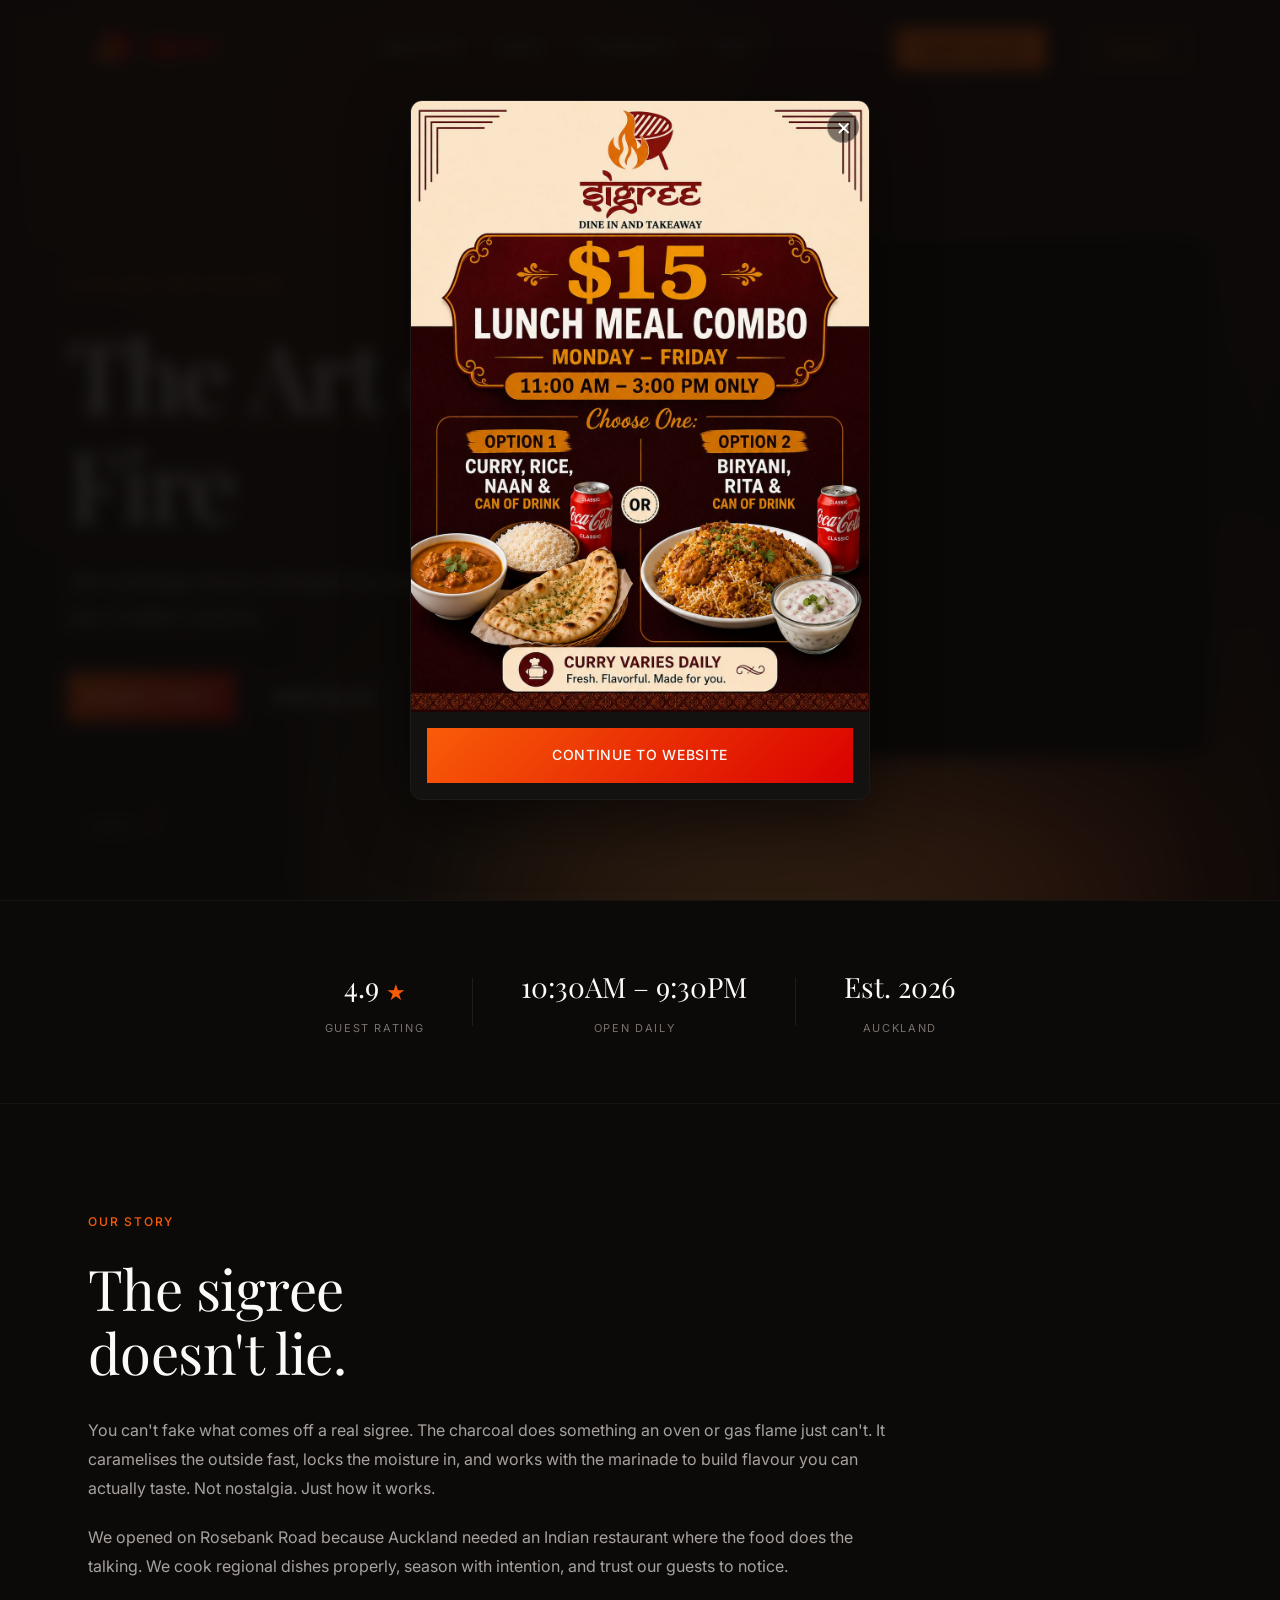
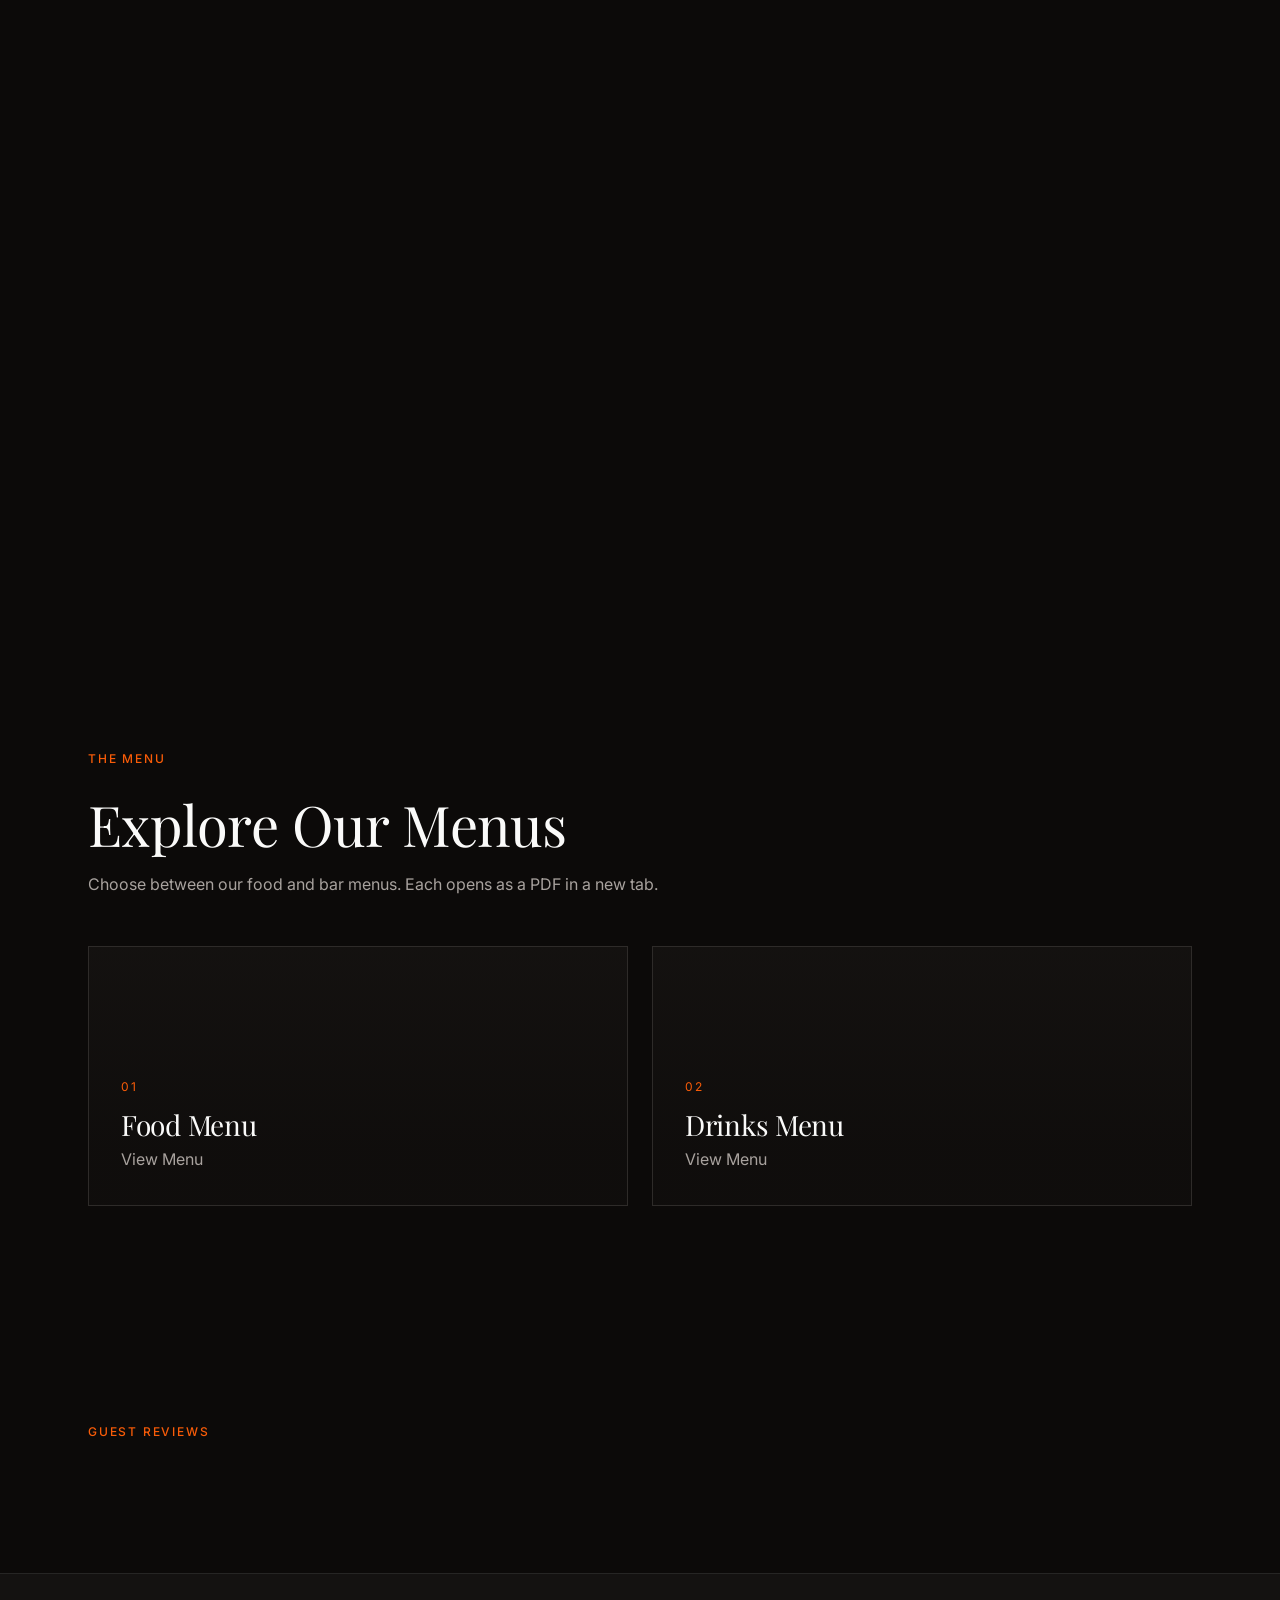
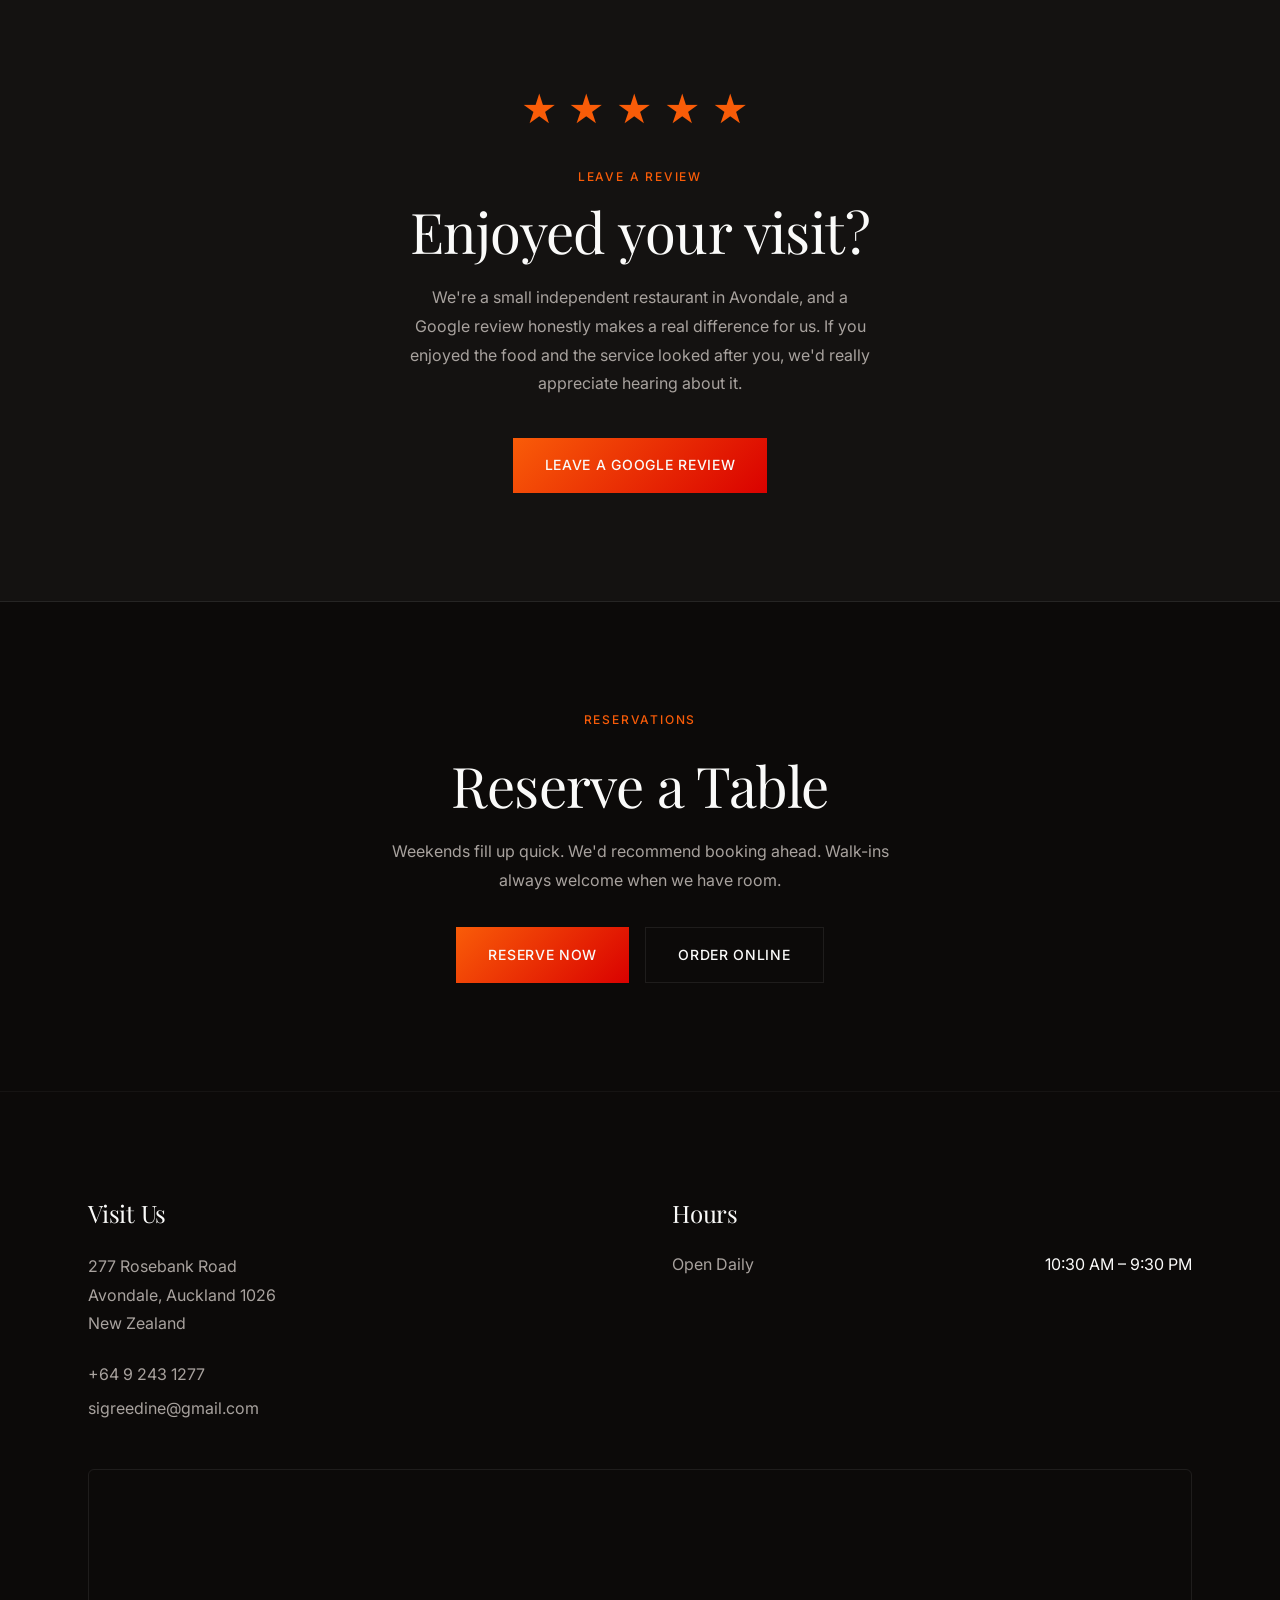
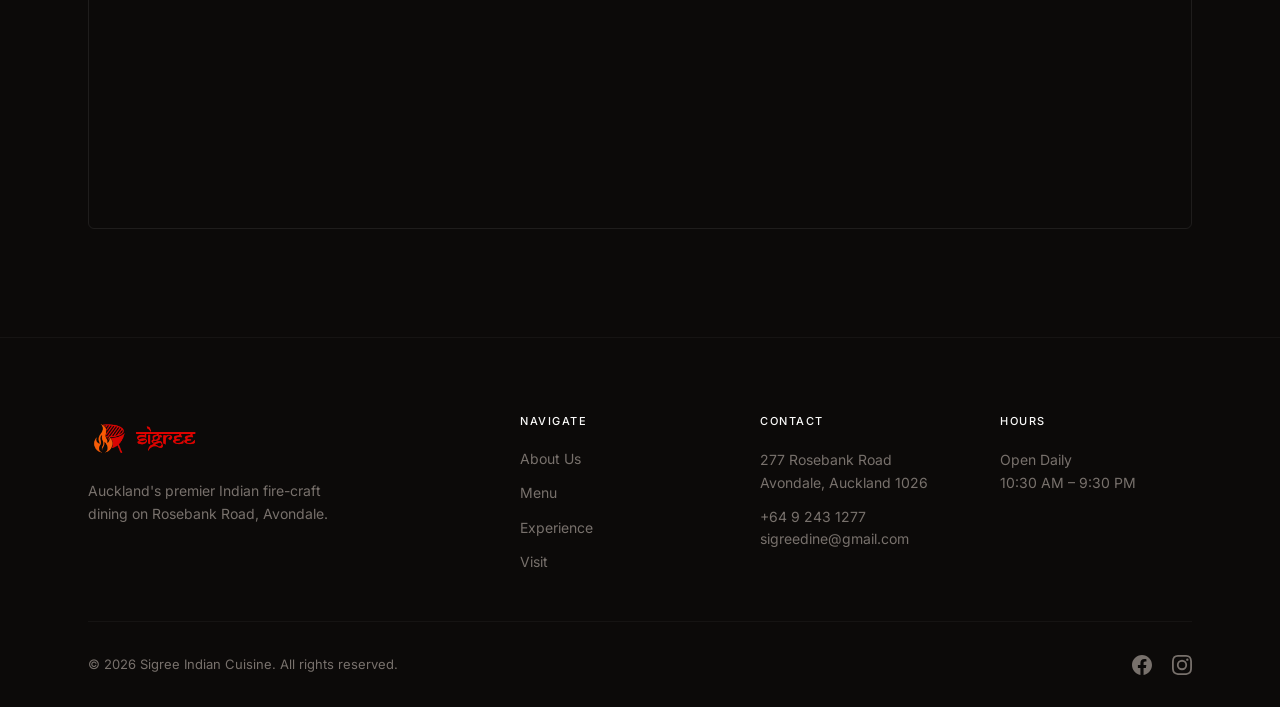
==== commit 201fe104: "instag" ====
--- a/index.html
+++ b/index.html
@@ -43,7 +43,7 @@
 		"priceRange": "$$",
 		"sameAs": [
 			"https://www.facebook.com/sigreebarbeque",
-			"https://www.instagram.com/sigreebarbeque",
+			"https://www.instagram.com/sigree.akl/",
 			"https://g.page/r/Cej-uEzftVGeEBM"
 		]
 	}
@@ -328,7 +328,7 @@
 					<a href="https://www.facebook.com/sigreebarbeque" target="_blank" rel="noopener noreferrer" aria-label="Facebook">
 						<svg width="20" height="20" viewBox="0 0 24 24" fill="currentColor"><path d="M24 12.073c0-6.627-5.373-12-12-12s-12 5.373-12 12c0 5.99 4.388 10.954 10.125 11.854v-8.385H7.078v-3.47h3.047V9.43c0-3.007 1.792-4.669 4.533-4.669 1.312 0 2.686.235 2.686.235v2.953H15.83c-1.491 0-1.956.925-1.956 1.874v2.25h3.328l-.532 3.47h-2.796v8.385C19.612 23.027 24 18.062 24 12.073z"/></svg>
 					</a>
-					<a href="https://www.instagram.com/sigreebarbeque" target="_blank" rel="noopener noreferrer" aria-label="Instagram">
+					<a href="https://www.instagram.com/sigree.akl/" target="_blank" rel="noopener noreferrer" aria-label="Instagram">
 						<svg width="20" height="20" viewBox="0 0 24 24" fill="currentColor"><path d="M12 2.163c3.204 0 3.584.012 4.85.07 3.252.148 4.771 1.691 4.919 4.919.058 1.265.069 1.645.069 4.849 0 3.205-.012 3.584-.069 4.849-.149 3.225-1.664 4.771-4.919 4.919-1.266.058-1.644.07-4.85.07-3.204 0-3.584-.012-4.849-.07-3.26-.149-4.771-1.699-4.919-4.92-.058-1.265-.07-1.644-.07-4.849 0-3.204.013-3.583.07-4.849.149-3.227 1.664-4.771 4.919-4.919 1.266-.057 1.645-.069 4.849-.069zM12 0C8.741 0 8.333.014 7.053.072 2.695.272.273 2.69.073 7.052.014 8.333 0 8.741 0 12c0 3.259.014 3.668.072 4.948.2 4.358 2.618 6.78 6.98 6.98C8.333 23.986 8.741 24 12 24c3.259 0 3.668-.014 4.948-.072 4.354-.2 6.782-2.618 6.979-6.98.059-1.28.073-1.689.073-4.948 0-3.259-.014-3.667-.072-4.947-.196-4.354-2.617-6.78-6.979-6.98C15.668.014 15.259 0 12 0zm0 5.838a6.162 6.162 0 100 12.324 6.162 6.162 0 000-12.324zM12 16a4 4 0 110-8 4 4 0 010 8zm6.406-11.845a1.44 1.44 0 100 2.881 1.44 1.44 0 000-2.881z"/></svg>
 					</a>
 				</div>
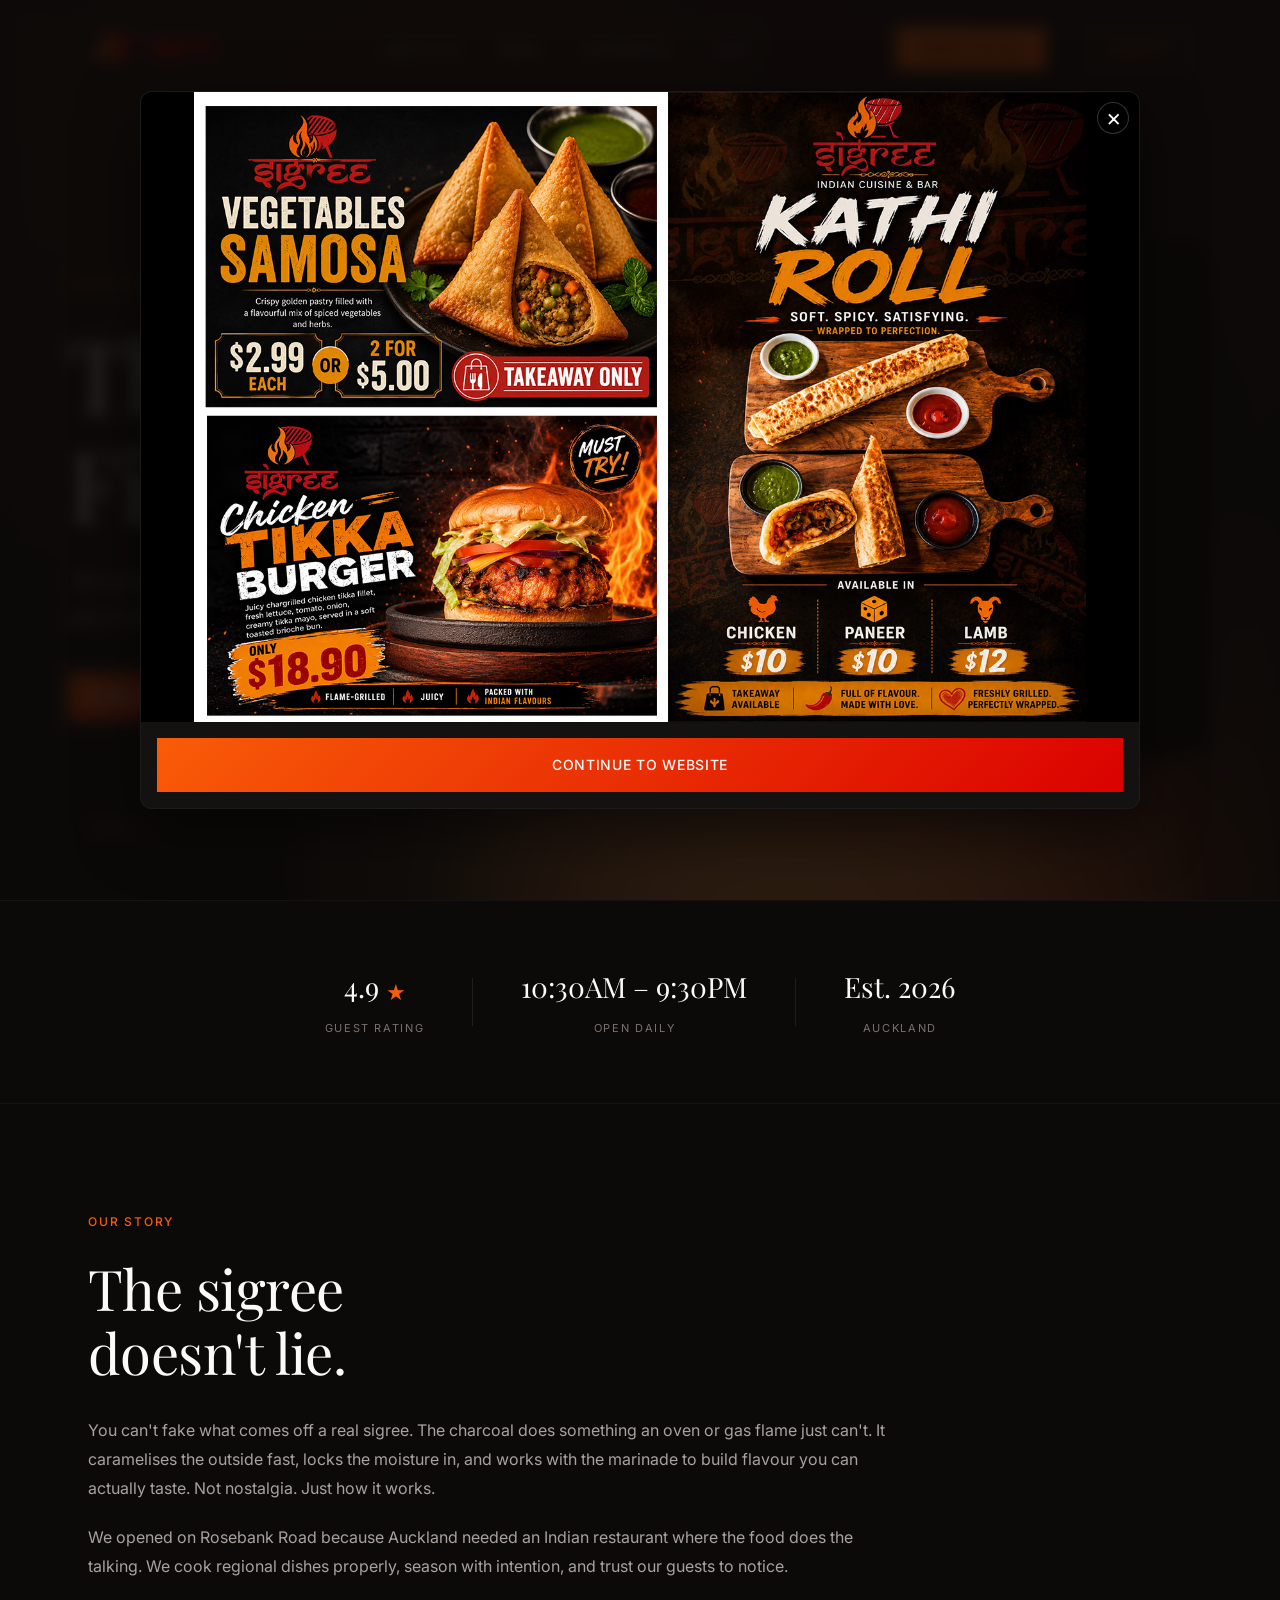
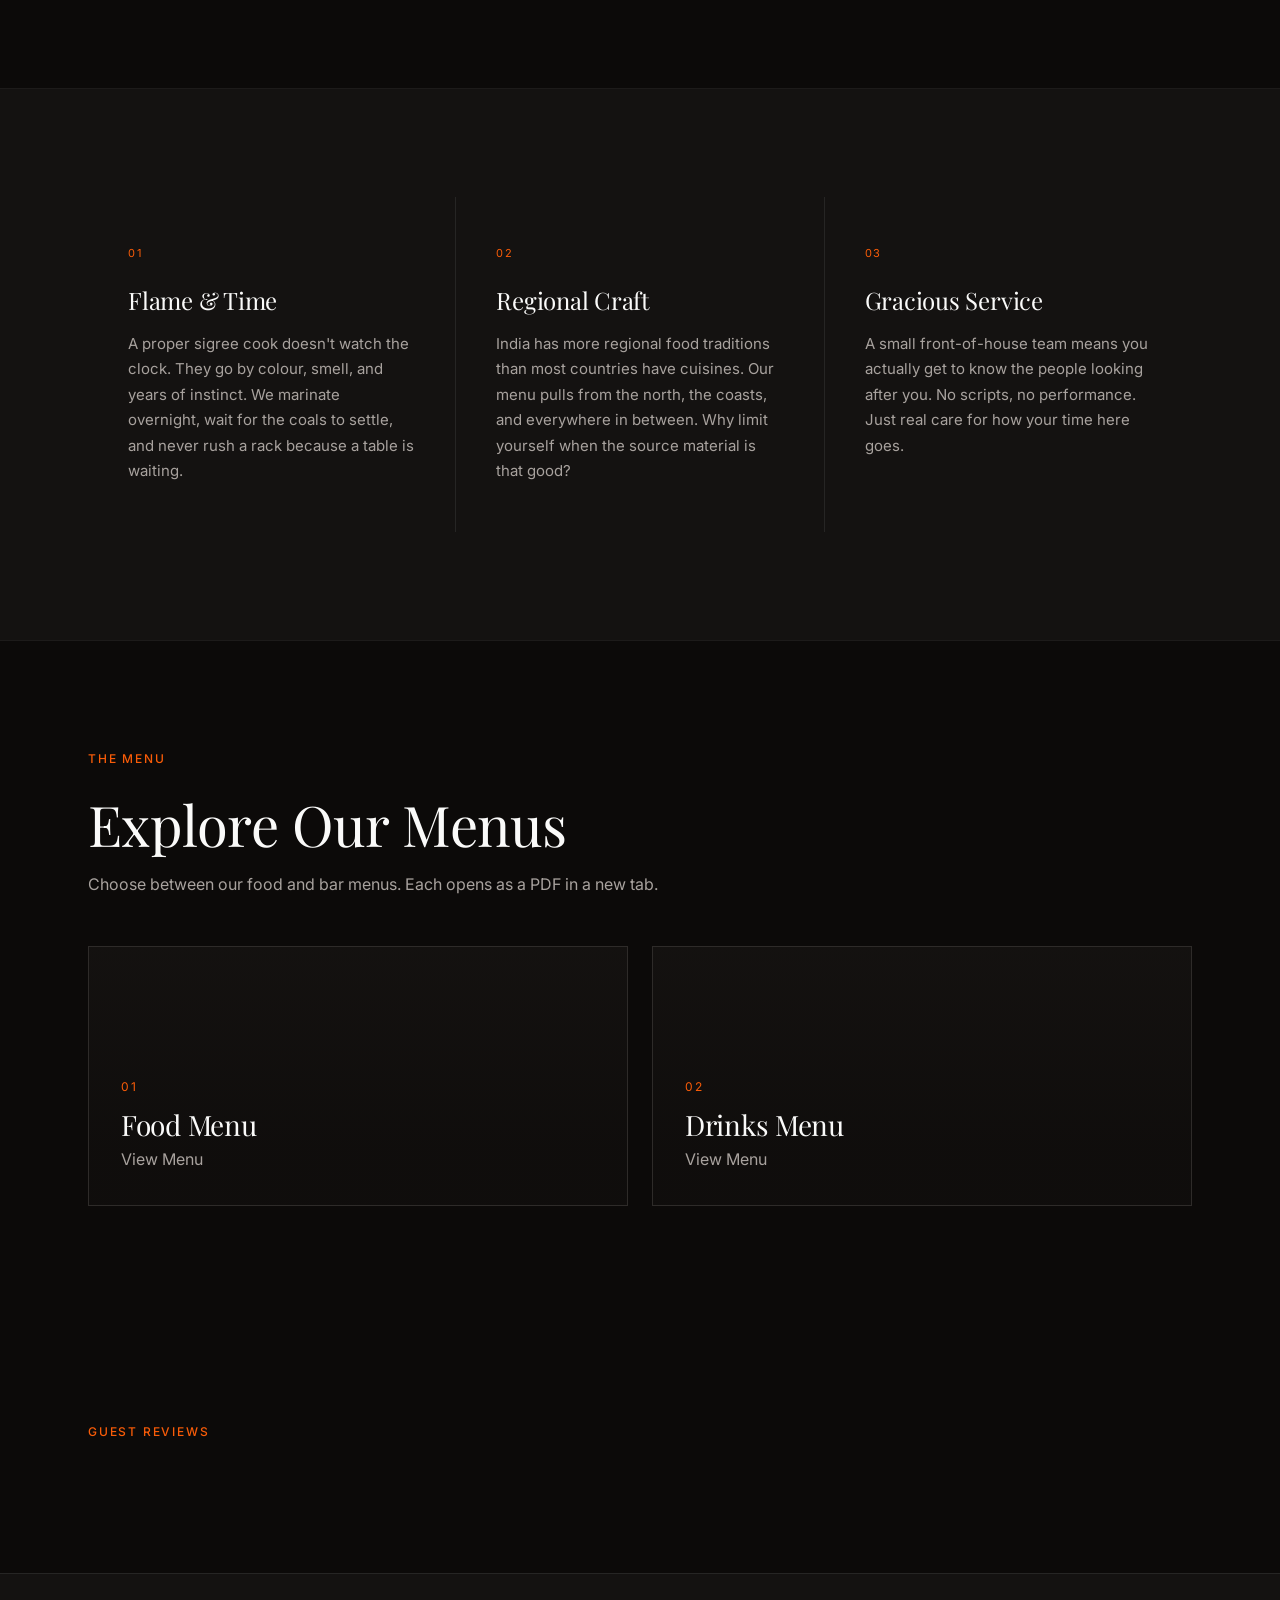
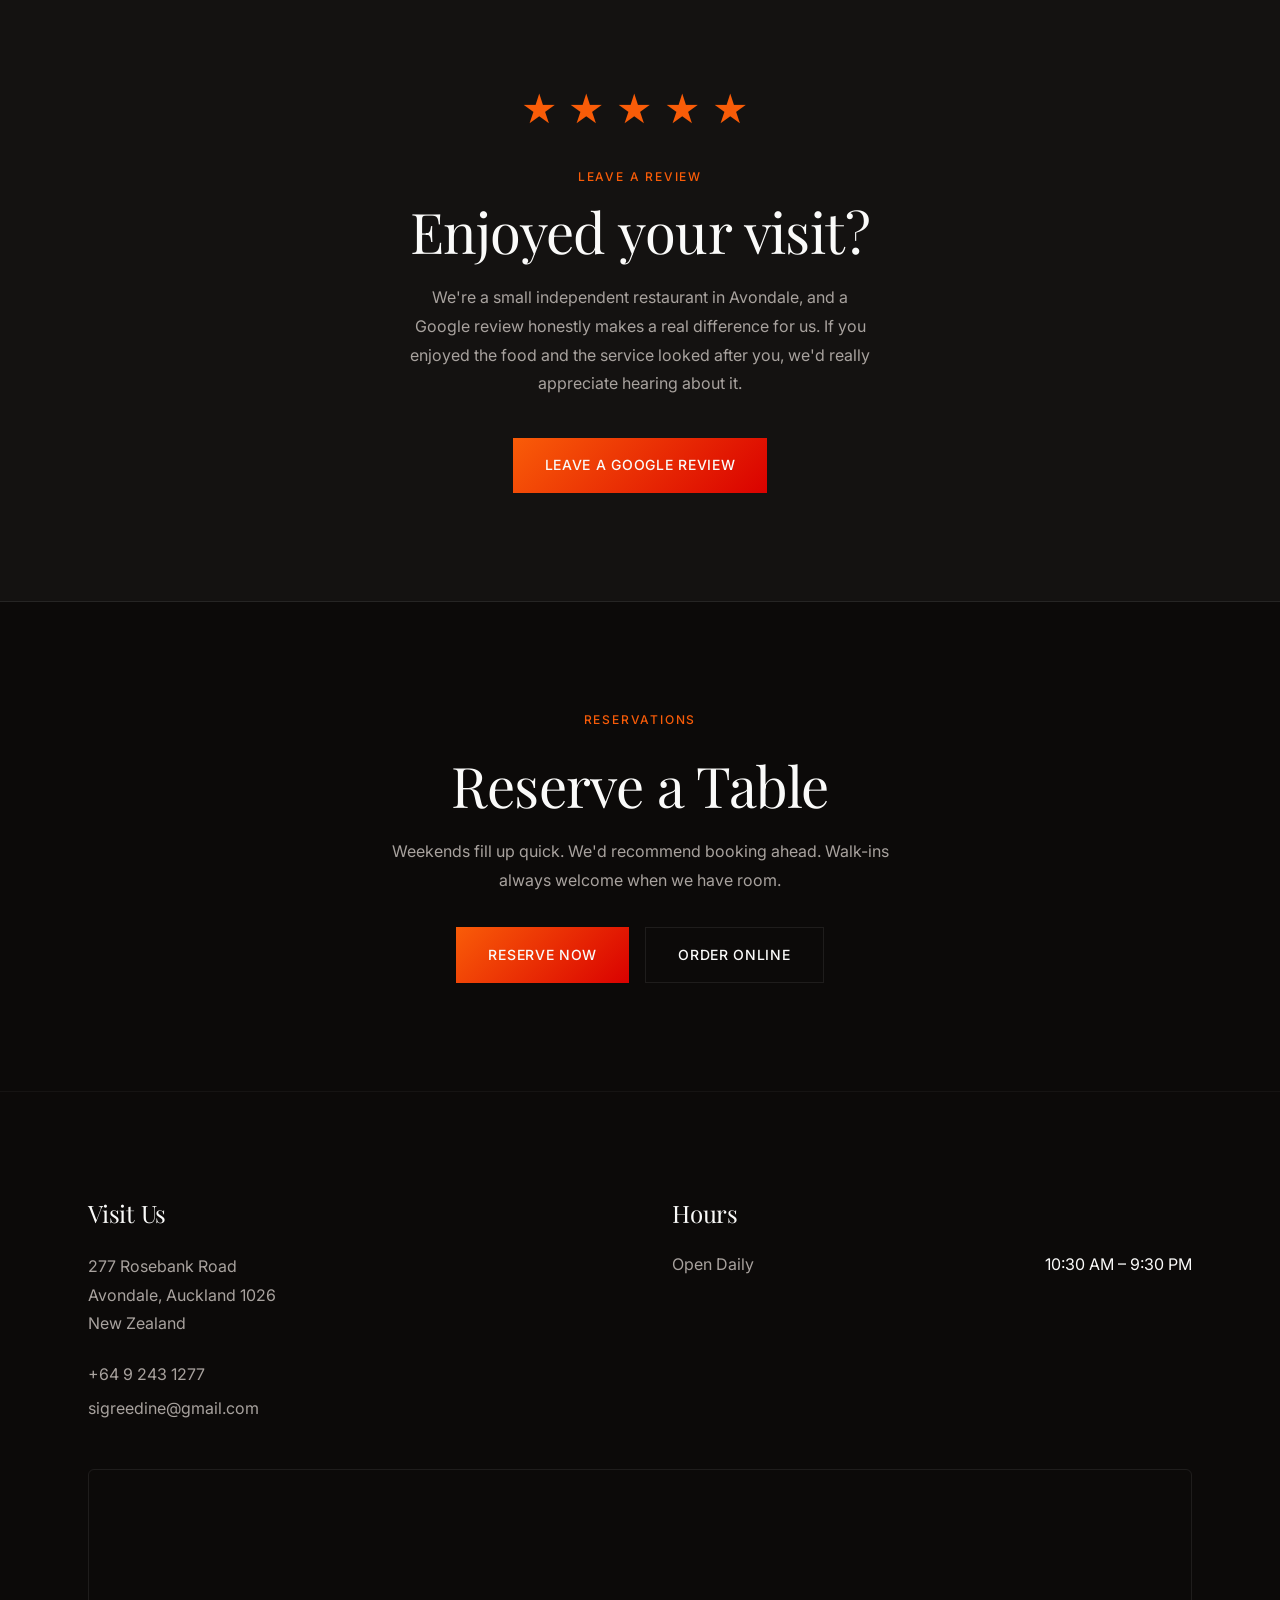
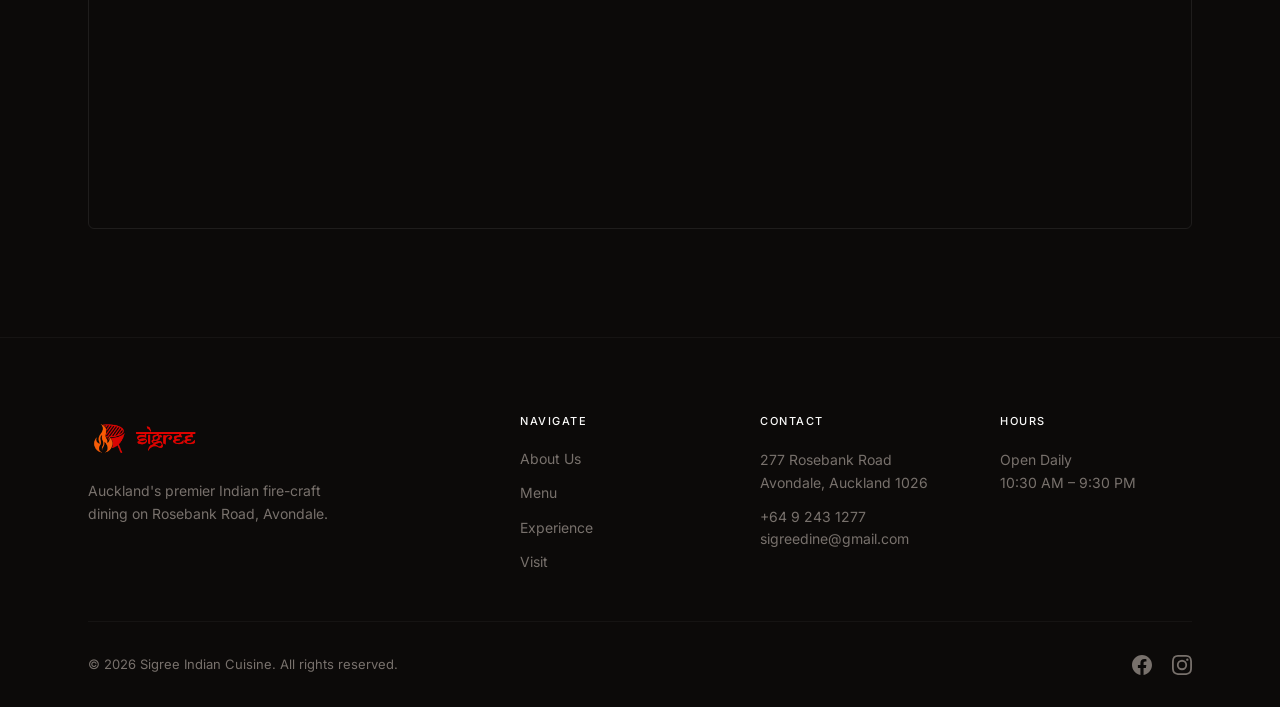
==== commit 1169d8d3: "newADs" ====
--- a/index.html
+++ b/index.html
@@ -340,7 +340,7 @@
 		<div class="ad-modal-content">
 			<button class="ad-modal-close" id="ad-modal-close" aria-label="Close ads">&times;</button>
 			<div class="ad-modal-images">
-				<img src="assets/ad2.jpeg" alt="Special Offer 2" class="ad-img active" id="ad-img-2" />
+				<img src="assets/ad1.jpg" alt="Special Offer 2" class="ad-img active" id="ad-img-2" />
 			</div>
 			<div class="ad-modal-nav">
 				<button class="btn btn-primary btn-full" id="ad-next-btn">Continue to Website</button>
--- a/styles.css
+++ b/styles.css
@@ -1892,7 +1892,7 @@
 	position: relative;
 	z-index: 1;
 	width: 90%;
-	max-width: 460px;
+	max-width: 1000px;  /*original 460px*/
 	background: var(--color-bg-elevated);
 	border: 1px solid var(--color-border-subtle);
 	border-radius: 12px;
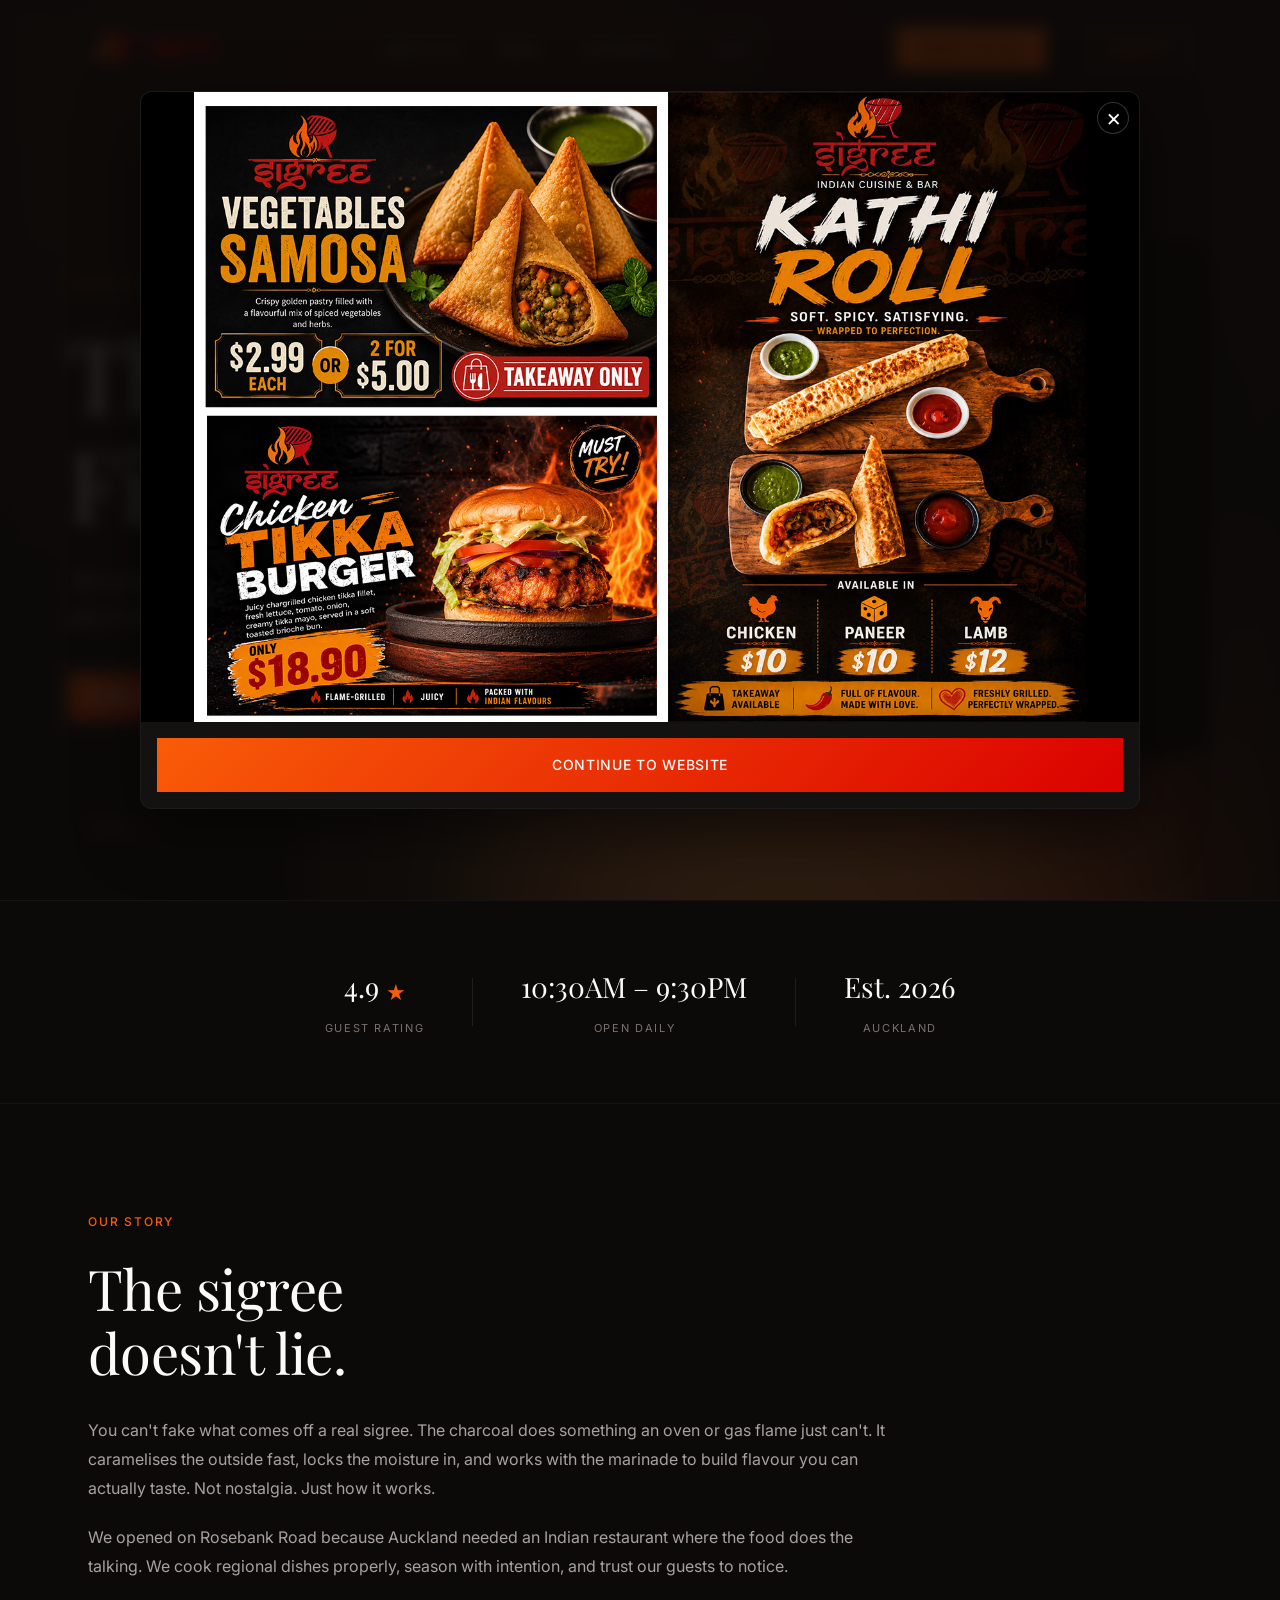
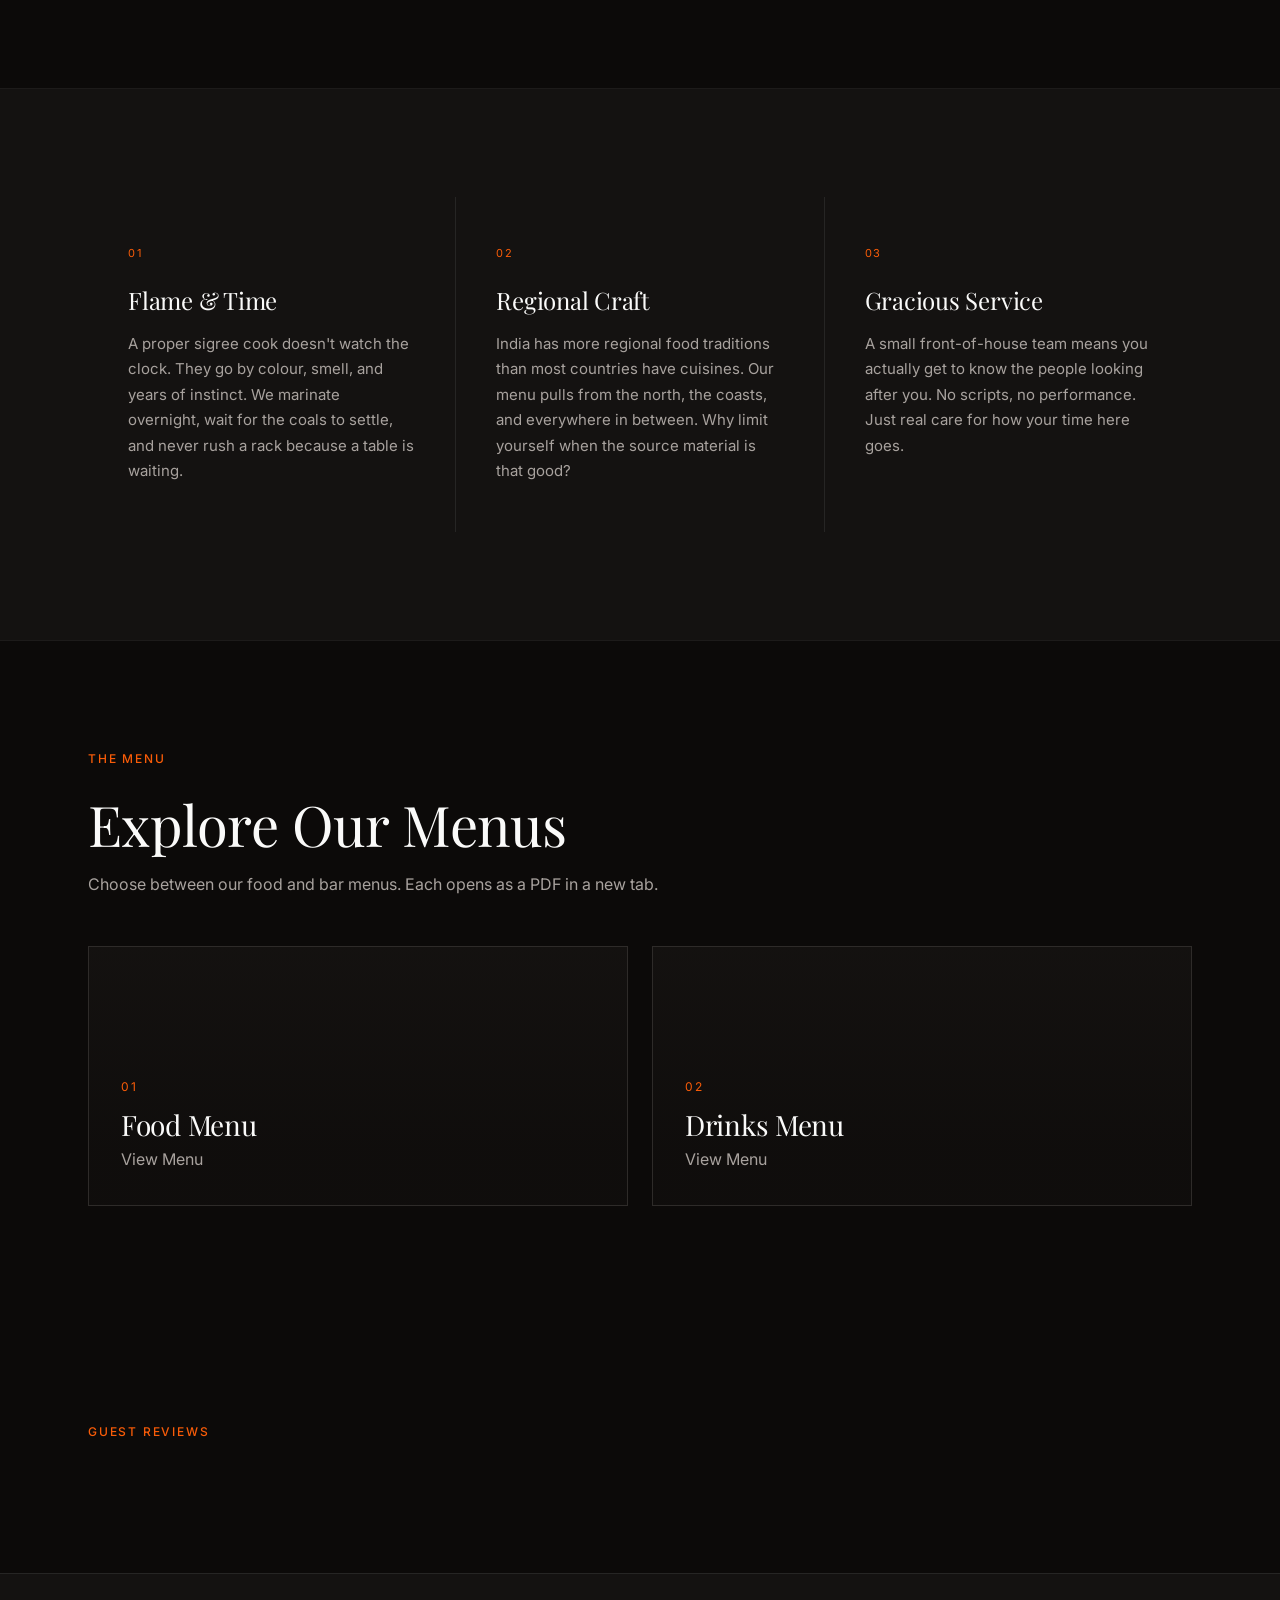
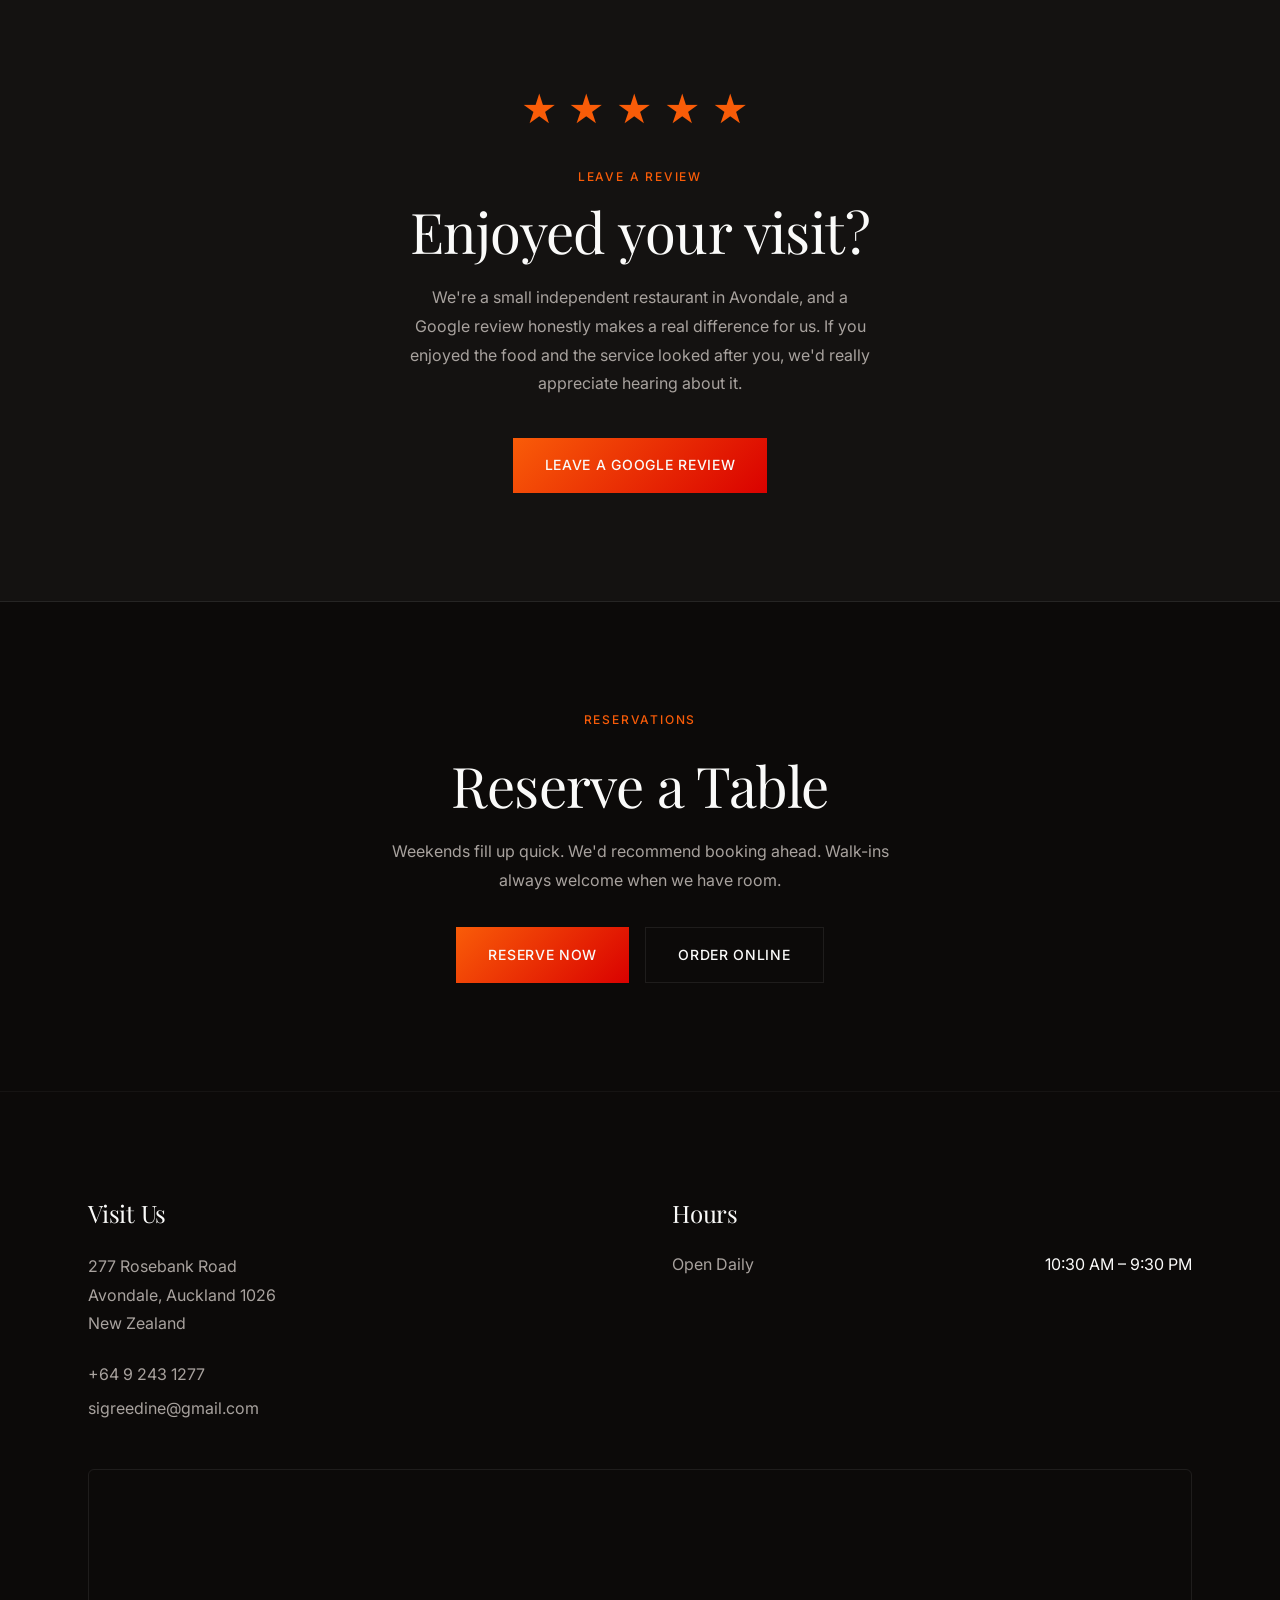
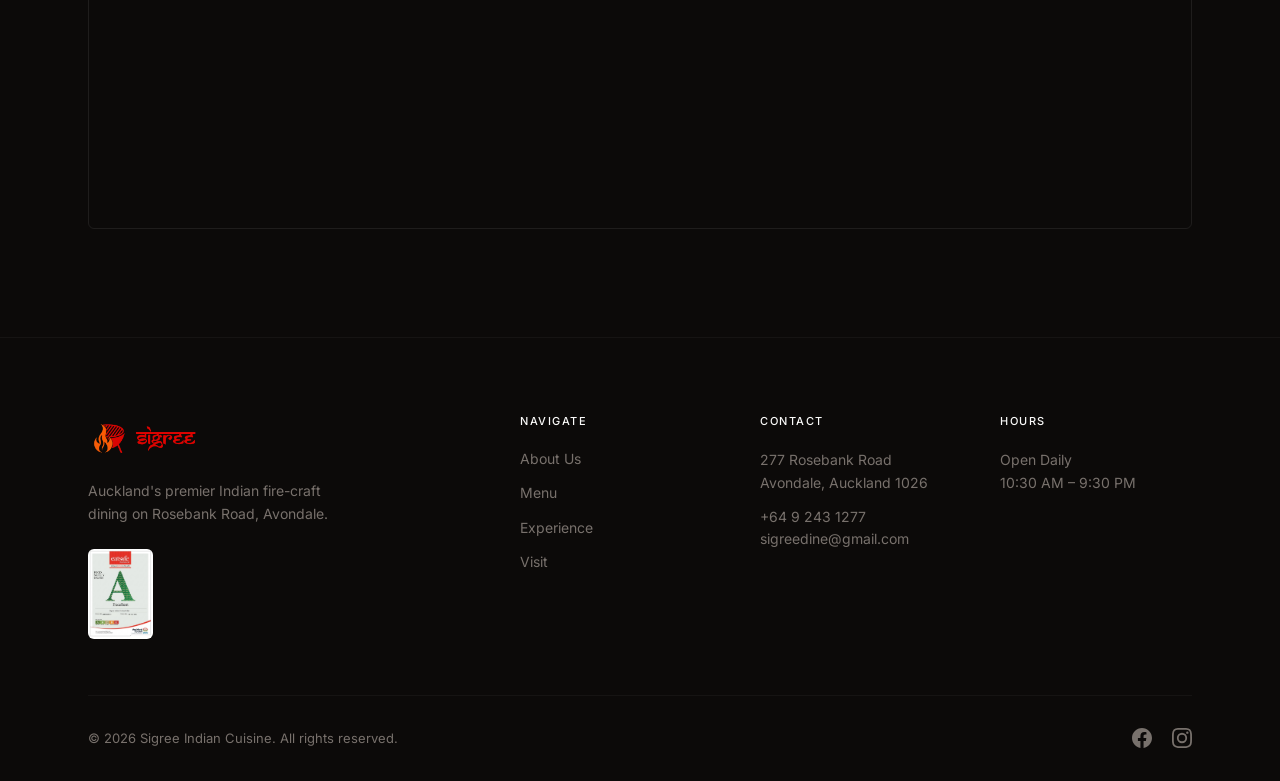
==== commit 5a1414bf: "feat: add EatSafe certificate modal and footer button to site pages" ====
--- a/index.html
+++ b/index.html
@@ -298,6 +298,9 @@
 				<div class="footer-brand">
 					<img src="assets/SIGREELOGO1.png" alt="Sigree Indian Cuisine" class="footer-logo" />
 					<p>Auckland's premier Indian fire-craft dining on Rosebank Road, Avondale.</p>
+					<button type="button" class="footer-cert-btn" aria-label="View EatSafe Certificate" onclick="openCertModal()">
+						<img src="assets/cert1.png" alt="EatSafe Rating" class="footer-cert-img" />
+					</button>
 				</div>
 				<div class="footer-col">
 					<h4>Navigate</h4>
@@ -347,5 +350,12 @@
 			</div>
 		</div>
 	</div>
+	<!-- EatSafe Modal -->
+	<div id="cert-modal" class="cert-modal" aria-hidden="true" role="dialog" onclick="closeCertModal()">
+		<div class="cert-modal-content" onclick="event.stopPropagation()">
+			<button class="cert-modal-close" onclick="closeCertModal()" aria-label="Close certificate">&times;</button>
+			<img src="assets/cert1.png" alt="EatSafe Rating Certificate" class="cert-modal-img" />
+		</div>
+	</div>
 </body>
 </html>
--- a/styles.css
+++ b/styles.css
@@ -1962,3 +1962,90 @@
 	from { opacity: 0; }
 	to { opacity: 1; }
 }
+
+/* ============================================
+   EatSafe Certificate Modal & Footer
+   ============================================ */
+.footer-cert-btn {
+	margin-top: 1.5rem;
+	cursor: pointer;
+	transition: transform 0.3s var(--ease-out);
+	display: inline-block;
+	background: transparent;
+	padding: 0;
+}
+
+.footer-cert-btn:hover {
+	transform: scale(1.05);
+}
+
+.footer-cert-img {
+	height: 90px;
+	width: auto;
+	border-radius: 6px;
+}
+
+.cert-modal {
+	position: fixed;
+	top: 0;
+	left: 0;
+	width: 100vw;
+	height: 100vh;
+	background: rgba(0, 0, 0, 0.85);
+	z-index: 1000;
+	display: flex;
+	align-items: center;
+	justify-content: center;
+	opacity: 0;
+	visibility: hidden;
+	transition: opacity 0.3s, visibility 0.3s;
+}
+
+.cert-modal.open {
+	opacity: 1;
+	visibility: visible;
+}
+
+.cert-modal-content {
+	position: relative;
+	max-width: 90vw;
+	max-height: 90vh;
+	transform: scale(0.95);
+	transition: transform 0.3s;
+}
+
+.cert-modal.open .cert-modal-content {
+	transform: scale(1);
+}
+
+.cert-modal-img {
+	max-width: 100%;
+	max-height: 90vh;
+	object-fit: contain;
+	border-radius: 8px;
+	box-shadow: 0 10px 40px rgba(0,0,0,0.5);
+}
+
+.cert-modal-close {
+	position: absolute;
+	top: -15px;
+	right: -15px;
+	width: 36px;
+	height: 36px;
+	background: var(--color-accent);
+	color: #fff;
+	border-radius: 50%;
+	display: flex;
+	align-items: center;
+	justify-content: center;
+	font-size: 24px;
+	z-index: 10;
+	cursor: pointer;
+	box-shadow: 0 4px 10px rgba(0,0,0,0.3);
+	border: 1px solid rgba(255, 255, 255, 0.2);
+}
+
+.cert-modal-close:hover {
+	background: #fff;
+	color: var(--color-accent);
+}
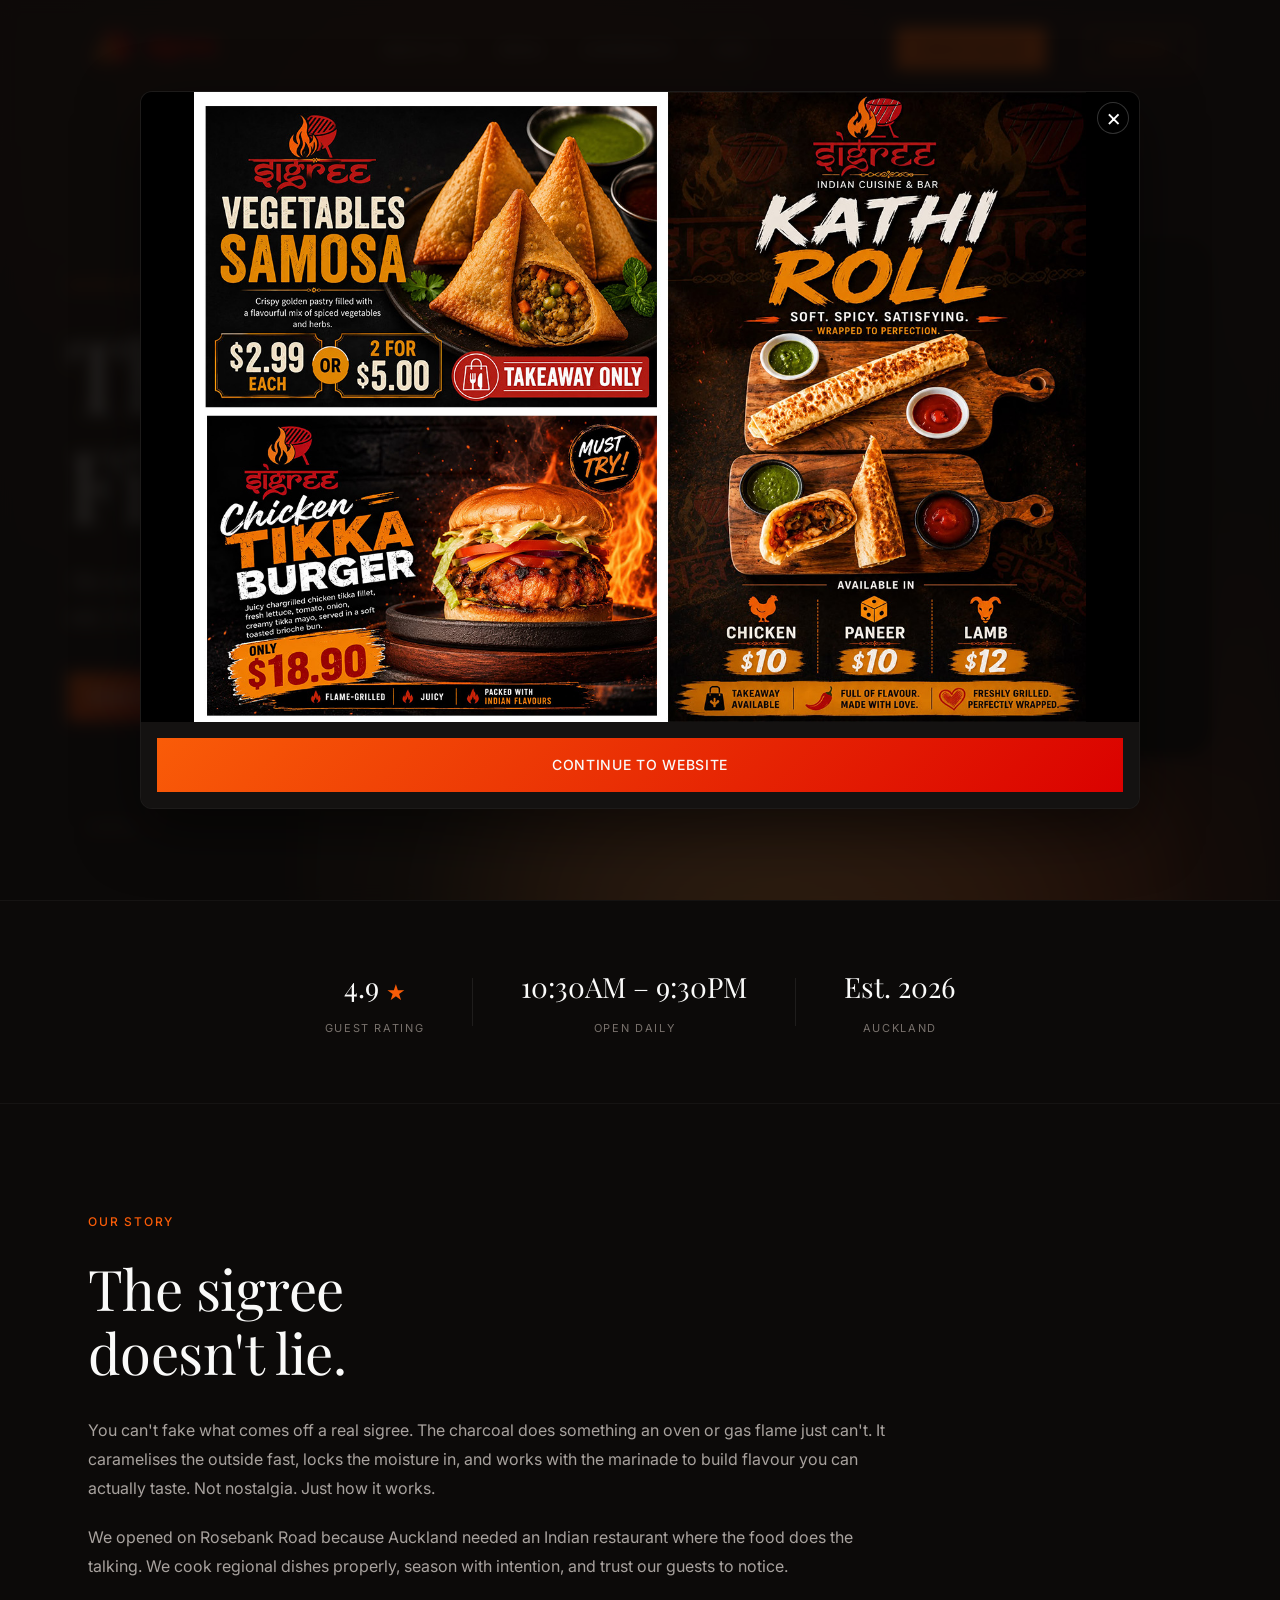
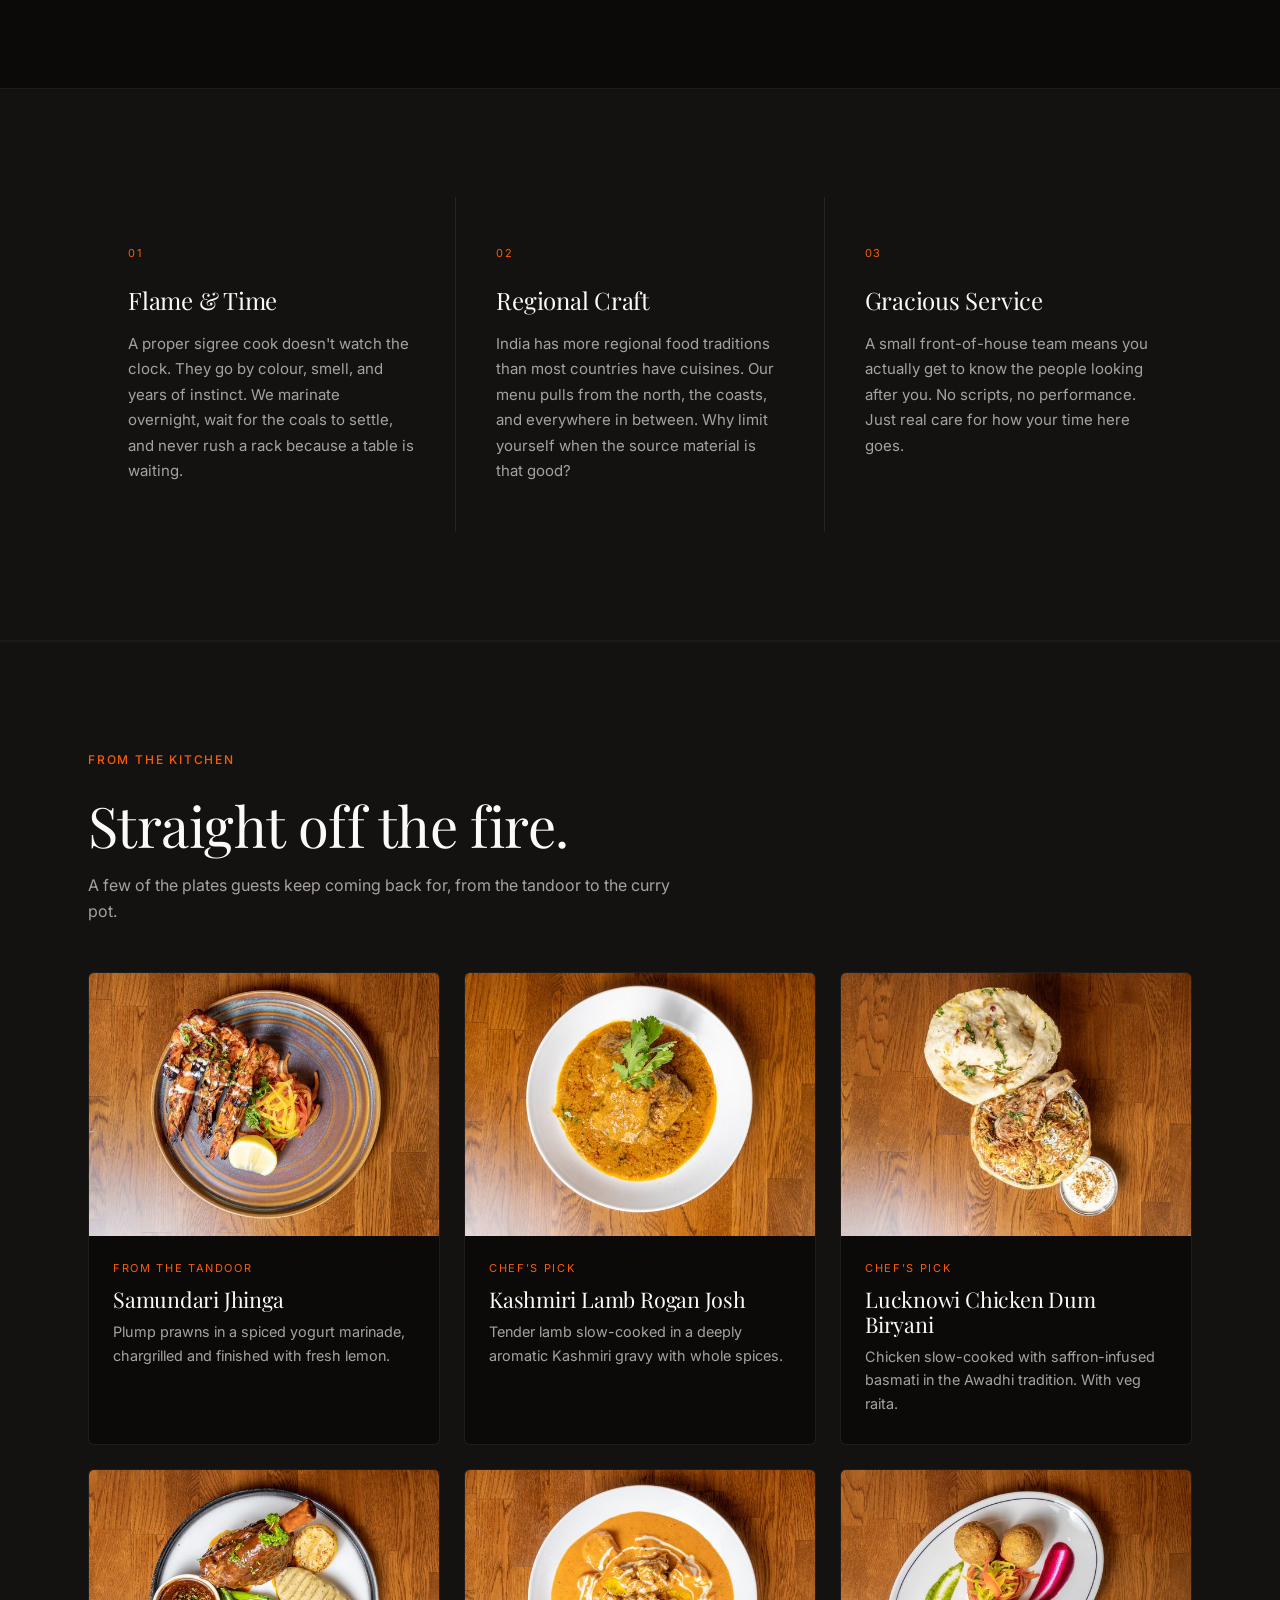
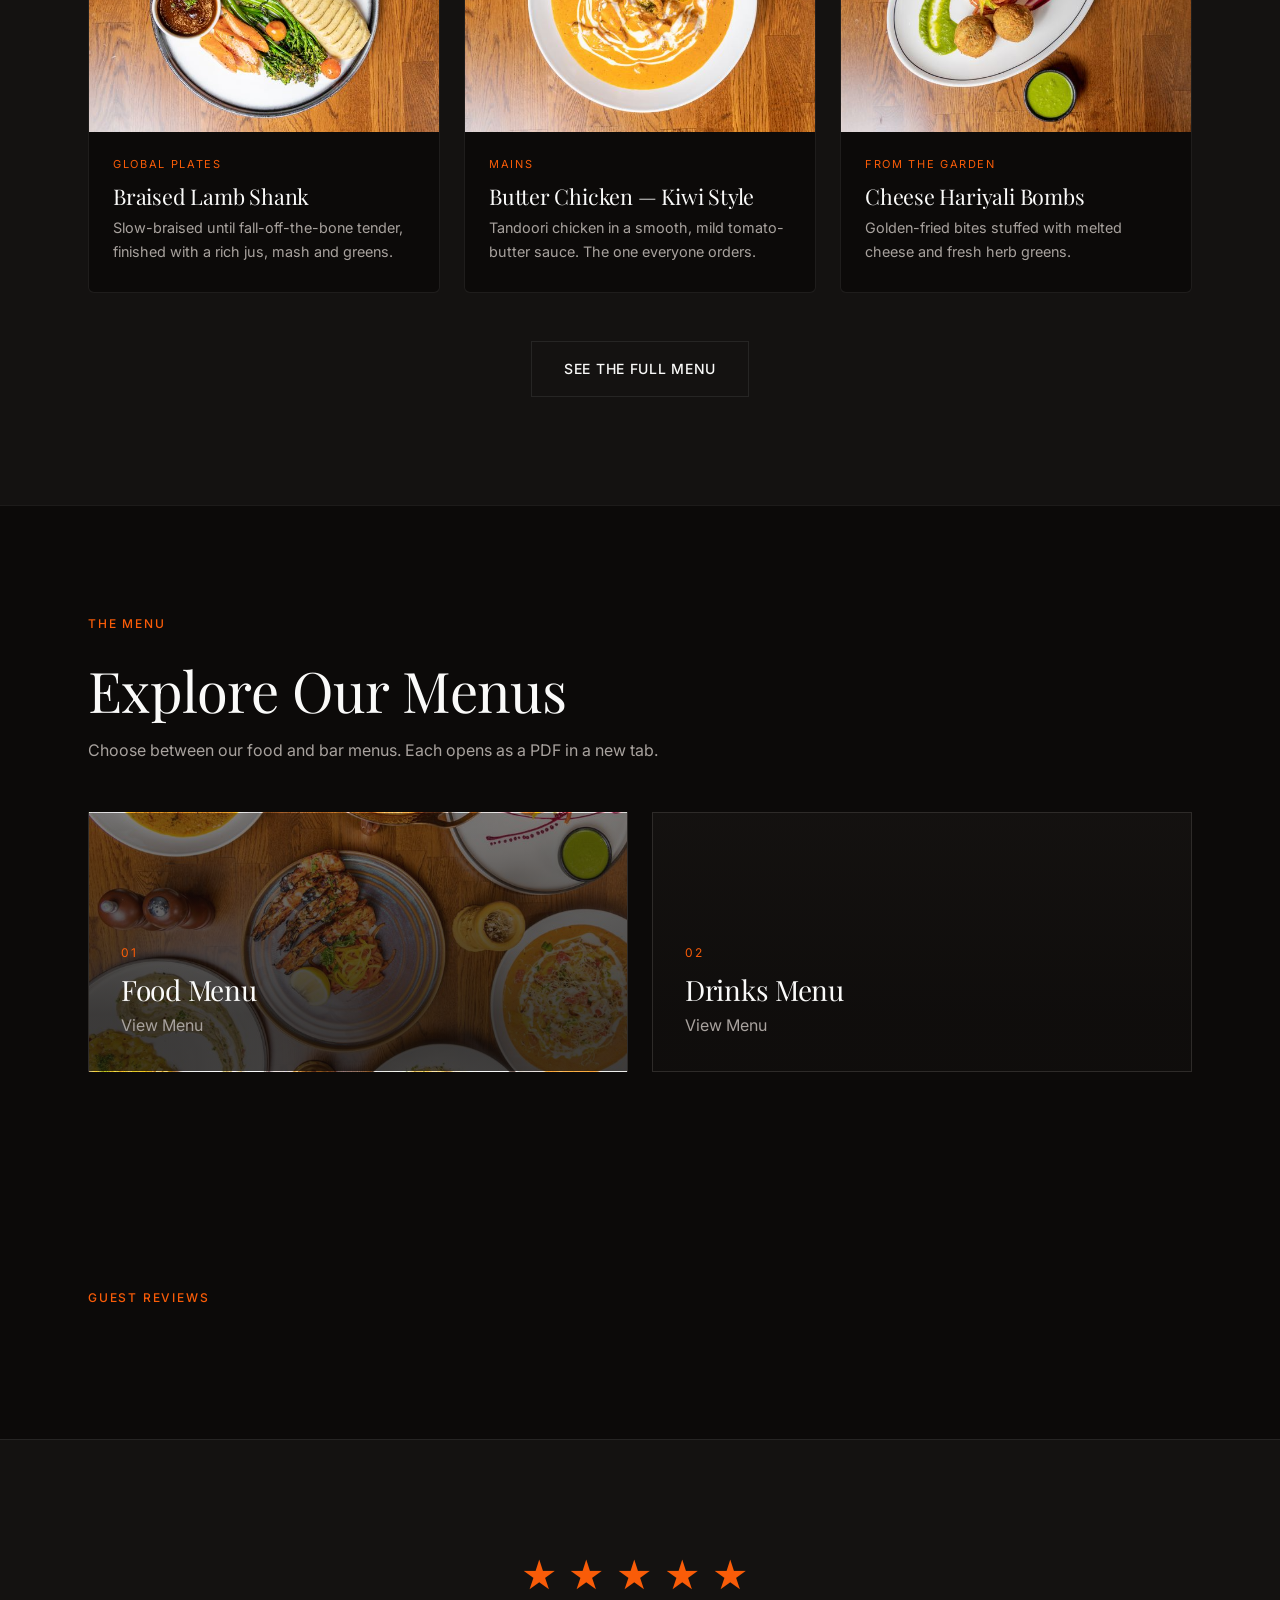
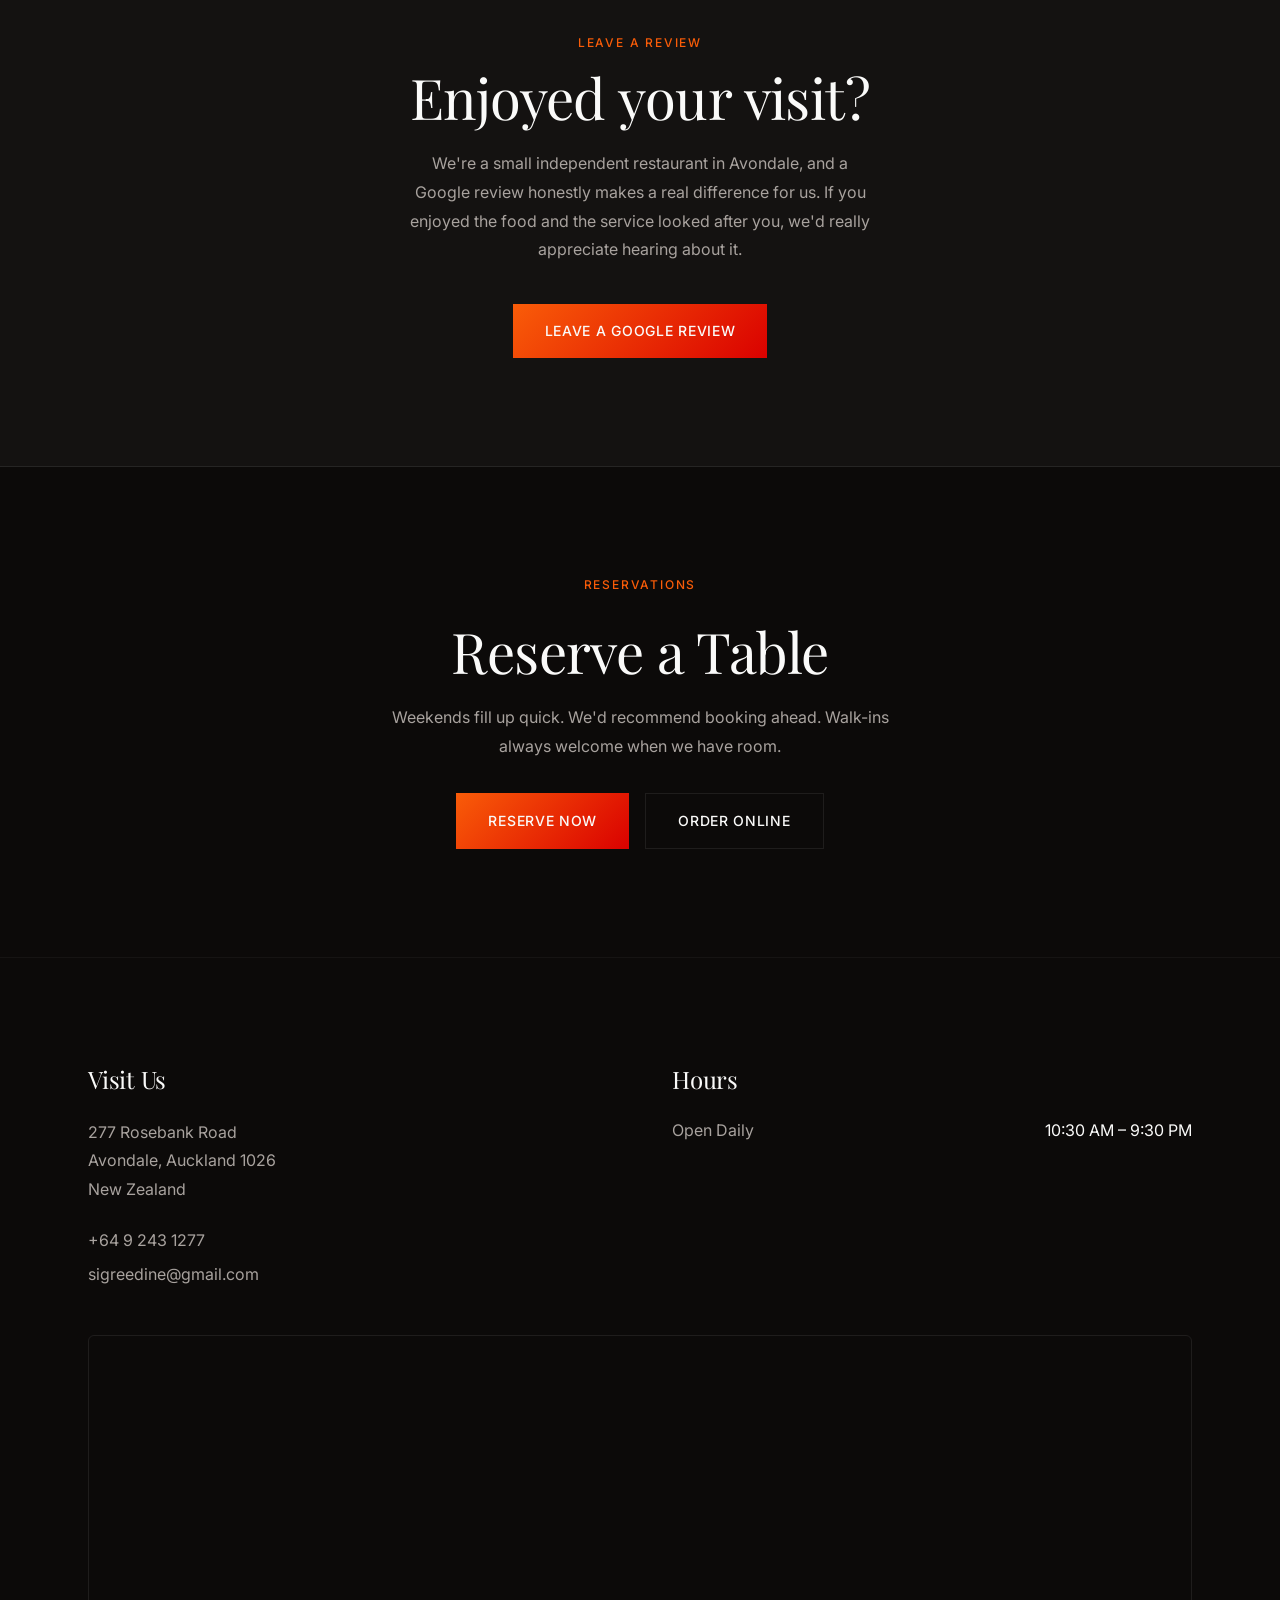
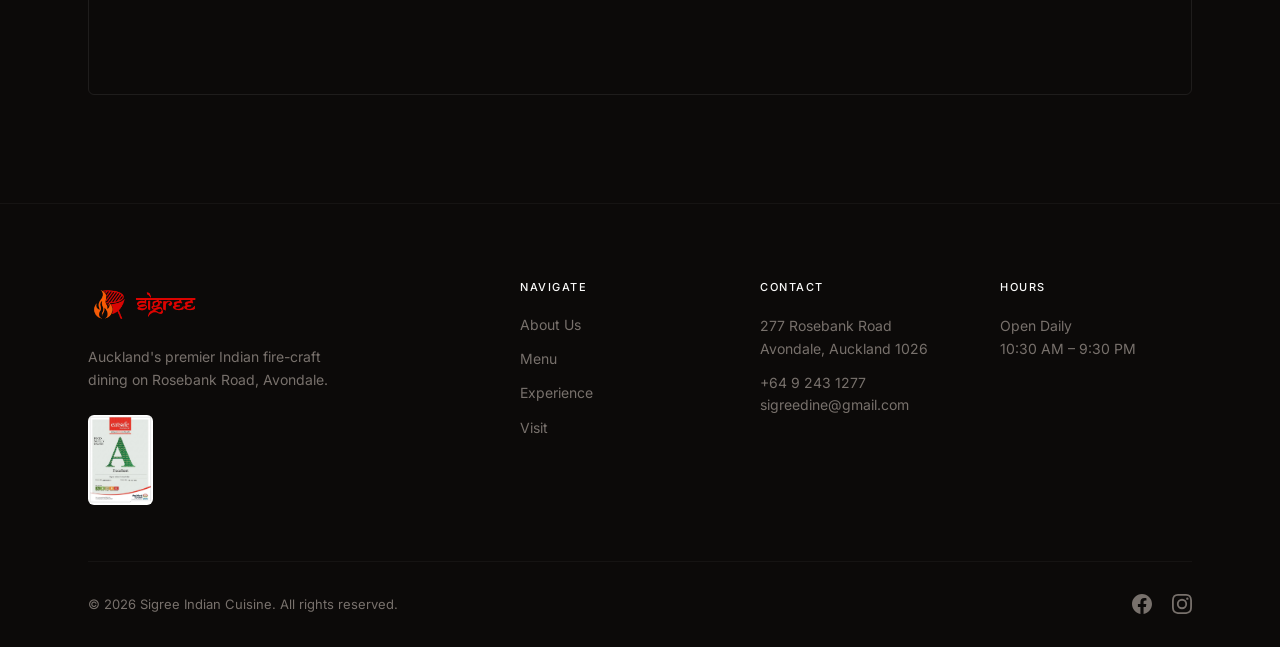
==== commit 9b07fa8e: "Add compressed food photos across the site Compress the 16 food photos (about 27 MB) into web sizes " ====
--- a/index.html
+++ b/index.html
@@ -1,22 +1,27 @@
 <!DOCTYPE html>
 <html lang="en">
+
 <head>
 	<meta charset="UTF-8" />
 	<meta name="viewport" content="width=device-width, initial-scale=1.0" />
 	<meta name="robots" content="index, follow" />
 	<link rel="canonical" href="https://sigree.co.nz/" />
-	<meta name="description" content="Sigree Indian Cuisine. Indian restaurant on Rosebank Road, Avondale, Auckland. Charcoal-grilled food, open daily for lunch and dinner." />
-	<meta name="keywords" content="Auckland Indian restaurant, best Indian restaurant Avondale, sigree barbecue, fine dining Indian cuisine, Indian restaurant NZ" />
+	<meta name="description"
+		content="Sigree Indian Cuisine. Indian restaurant on Rosebank Road, Avondale, Auckland. Charcoal-grilled food, open daily for lunch and dinner." />
+	<meta name="keywords"
+		content="Auckland Indian restaurant, best Indian restaurant Avondale, sigree barbecue, fine dining Indian cuisine, Indian restaurant NZ" />
 	<meta property="og:title" content="Sigree Indian Cuisine | Authentic Indian Restaurant in Auckland" />
-	<meta property="og:description" content="Indian restaurant on Rosebank Road, Avondale. Charcoal-fired grills, private dining, and a proper menu. Open daily." />
+	<meta property="og:description"
+		content="Indian restaurant on Rosebank Road, Avondale. Charcoal-fired grills, private dining, and a proper menu. Open daily." />
 	<meta property="og:type" content="restaurant.restaurant" />
 	<meta property="og:url" content="https://sigree.co.nz/" />
 	<meta property="og:site_name" content="Sigree Indian Cuisine" />
-	<meta property="og:image" content="https://sigree.co.nz/assets/SIGREELOGO1.png" />
+	<meta property="og:image" content="https://sigree.co.nz/assets/food/table-spread.jpg" />
 	<meta name="twitter:card" content="summary_large_image" />
 	<meta name="twitter:title" content="Sigree Indian Cuisine | Authentic Indian Restaurant in Auckland" />
-	<meta name="twitter:description" content="Indian restaurant on Rosebank Road, Avondale. Charcoal-fired grills, private dining, and a proper menu. Open daily." />
-	<meta name="twitter:image" content="https://sigree.co.nz/assets/SIGREELOGO1.png" />
+	<meta name="twitter:description"
+		content="Indian restaurant on Rosebank Road, Avondale. Charcoal-fired grills, private dining, and a proper menu. Open daily." />
+	<meta name="twitter:image" content="https://sigree.co.nz/assets/food/table-spread.jpg" />
 	<meta name="twitter:site" content="@sigreebarbeque" />
 	<title>Sigree Indian Cuisine | Fine Indian Dining | Auckland</title>
 	<link rel="icon" href="favicon.ico" type="image/x-icon" />
@@ -25,7 +30,8 @@
 		"@context": "https://schema.org",
 		"@type": "Restaurant",
 		"name": "Sigree Indian Cuisine",
-		"image": "https://sigree.co.nz/assets/SIGREELOGO1.png",
+		"image": ["https://sigree.co.nz/assets/food/table-spread.jpg", "https://sigree.co.nz/assets/SIGREELOGO1.png"],
+		"logo": "https://sigree.co.nz/assets/SIGREELOGO1.png",
 		"description": "Auckland Indian fine dining with signature sigree charcoal grills at Rosebank Road, Avondale.",
 		"url": "https://sigree.co.nz/",
 		"telephone": "+6492431277",
@@ -50,10 +56,13 @@
 	</script>
 	<link rel="preconnect" href="https://fonts.googleapis.com" />
 	<link rel="preconnect" href="https://fonts.gstatic.com" crossorigin />
-	<link href="https://fonts.googleapis.com/css2?family=Playfair+Display:ital,wght@0,400;0,500;0,600;1,400&family=Inter:wght@300;400;500&display=swap" rel="stylesheet" />
+	<link
+		href="https://fonts.googleapis.com/css2?family=Playfair+Display:ital,wght@0,400;0,500;0,600;1,400&family=Inter:wght@300;400;500&display=swap"
+		rel="stylesheet" />
 	<link rel="stylesheet" href="styles.css" />
 	<script src="script.js" defer></script>
 </head>
+
 <body>
 	<a class="skip-link" href="#main-content">Skip to content</a>
 	<div class="page-embers" aria-hidden="true">
@@ -90,14 +99,19 @@
 				<a href="menu.html">Menu</a>
 				<a href="experience.html">Experience</a>
 				<a href="visit.html">Visit</a>
-				<a href="https://www.ordermeal.co.nz/sigree-indian-cuisine/" class="nav-mobile-cta" target="_blank" rel="noopener noreferrer">Order Online</a>
-				<a href="https://www.ordermeal.co.nz/booking/sigree-indian-cuisine/" class="nav-mobile-cta" target="_blank" rel="noopener noreferrer">Reserve a Table</a>
+				<a href="https://www.ordermeal.co.nz/sigree-indian-cuisine/" class="nav-mobile-cta" target="_blank"
+					rel="noopener noreferrer">Order Online</a>
+				<a href="https://www.ordermeal.co.nz/booking/sigree-indian-cuisine/" class="nav-mobile-cta"
+					target="_blank" rel="noopener noreferrer">Reserve a Table</a>
 			</nav>
 
-			<a class="nav-cta nav-cta-order" href="https://www.ordermeal.co.nz/sigree-indian-cuisine/" target="_blank" rel="noopener noreferrer">Order Online</a>
-			<a class="nav-cta" href="https://www.ordermeal.co.nz/booking/sigree-indian-cuisine/" target="_blank" rel="noopener noreferrer">Reserve</a>
-
-			<button class="nav-toggle" type="button" aria-label="Open navigation" aria-expanded="false" aria-controls="primary-nav">
+			<a class="nav-cta nav-cta-order" href="https://www.ordermeal.co.nz/sigree-indian-cuisine/" target="_blank"
+				rel="noopener noreferrer">Order Online</a>
+			<a class="nav-cta" href="https://www.ordermeal.co.nz/booking/sigree-indian-cuisine/" target="_blank"
+				rel="noopener noreferrer">Reserve</a>
+
+			<button class="nav-toggle" type="button" aria-label="Open navigation" aria-expanded="false"
+				aria-controls="primary-nav">
 				<span></span>
 				<span></span>
 			</button>
@@ -112,15 +126,17 @@
 					<h1>The Art of Fire</h1>
 					<p class="hero-tagline">The technique hasn't changed in centuries. Turns out, it didn't need to.</p>
 					<div class="hero-actions">
-						<a href="https://www.ordermeal.co.nz/booking/sigree-indian-cuisine/" class="btn btn-primary" target="_blank" rel="noopener noreferrer">Reserve a Table</a>
-						<a href="https://www.ordermeal.co.nz/sigree-indian-cuisine/" class="btn btn-secondary" target="_blank" rel="noopener noreferrer">Order Online</a>
+						<a href="https://www.ordermeal.co.nz/booking/sigree-indian-cuisine/" class="btn btn-primary"
+							target="_blank" rel="noopener noreferrer">Reserve a Table</a>
+						<a href="https://www.ordermeal.co.nz/sigree-indian-cuisine/" class="btn btn-secondary"
+							target="_blank" rel="noopener noreferrer">Order Online</a>
 						<a href="menu.html" class="btn btn-secondary">View Menu</a>
 					</div>
 				</div>
 				<div class="hero-media">
 					<div class="hero-video-wrap">
 						<video id="hero-video" class="hero-video" playsinline muted autoplay preload="metadata">
-							<source src="assets/vid1.mp4" type="video/mp4" />
+							<source src="assets/vid1.MP4" type="video/mp4" />
 							Your browser does not support the video tag.
 						</video>
 					</div>
@@ -157,8 +173,12 @@
 				<div class="story-content">
 					<h2>The sigree<br />doesn't lie.</h2>
 					<div class="story-text">
-						<p>You can't fake what comes off a real sigree. The charcoal does something an oven or gas flame just can't. It caramelises the outside fast, locks the moisture in, and works with the marinade to build flavour you can actually taste. Not nostalgia. Just how it works.</p>
-						<p>We opened on Rosebank Road because Auckland needed an Indian restaurant where the food does the talking. We cook regional dishes properly, season with intention, and trust our guests to notice.</p>
+						<p>You can't fake what comes off a real sigree. The charcoal does something an oven or gas flame
+							just can't. It caramelises the outside fast, locks the moisture in, and works with the
+							marinade to build flavour you can actually taste. Not nostalgia. Just how it works.</p>
+						<p>We opened on Rosebank Road because Auckland needed an Indian restaurant where the food does
+							the talking. We cook regional dishes properly, season with intention, and trust our guests
+							to notice.</p>
 					</div>
 				</div>
 			</div>
@@ -170,18 +190,116 @@
 					<article class="philosophy-card">
 						<span class="card-number">01</span>
 						<h3>Flame & Time</h3>
-						<p>A proper sigree cook doesn't watch the clock. They go by colour, smell, and years of instinct. We marinate overnight, wait for the coals to settle, and never rush a rack because a table is waiting.</p>
+						<p>A proper sigree cook doesn't watch the clock. They go by colour, smell, and years of
+							instinct. We marinate overnight, wait for the coals to settle, and never rush a rack because
+							a table is waiting.</p>
 					</article>
 					<article class="philosophy-card">
 						<span class="card-number">02</span>
 						<h3>Regional Craft</h3>
-						<p>India has more regional food traditions than most countries have cuisines. Our menu pulls from the north, the coasts, and everywhere in between. Why limit yourself when the source material is that good?</p>
+						<p>India has more regional food traditions than most countries have cuisines. Our menu pulls
+							from the north, the coasts, and everywhere in between. Why limit yourself when the source
+							material is that good?</p>
 					</article>
 					<article class="philosophy-card">
 						<span class="card-number">03</span>
 						<h3>Gracious Service</h3>
-						<p>A small front-of-house team means you actually get to know the people looking after you. No scripts, no performance. Just real care for how your time here goes.</p>
+						<p>A small front-of-house team means you actually get to know the people looking after you. No
+							scripts, no performance. Just real care for how your time here goes.</p>
 					</article>
+				</div>
+			</div>
+		</section>
+
+		<section class="kitchen section" id="kitchen" data-reveal>
+			<div class="container">
+				<div class="section-label">From the Kitchen</div>
+				<div class="kitchen-header">
+					<h2>Straight off the fire.</h2>
+					<p>A few of the plates guests keep coming back for, from the tandoor to the curry pot.</p>
+				</div>
+				<div class="kitchen-grid">
+					<a class="dish-card" href="menu.html#section-tandoor">
+						<div class="dish-card-media">
+							<img src="assets/food/samundari-jhinga-800.jpg"
+								srcset="assets/food/samundari-jhinga-800.jpg 800w, assets/food/samundari-jhinga.jpg 1600w"
+								sizes="(max-width: 640px) 82vw, (max-width: 1024px) 45vw, 370px" width="800" height="450"
+								alt="Chargrilled tandoori prawns with lemon and pickled vegetables" loading="lazy" decoding="async" />
+						</div>
+						<div class="dish-card-body">
+							<span class="dish-card-tag">From the Tandoor</span>
+							<h3>Samundari Jhinga</h3>
+							<p>Plump prawns in a spiced yogurt marinade, chargrilled and finished with fresh lemon.</p>
+						</div>
+					</a>
+					<a class="dish-card" href="menu.html#section-nonveg">
+						<div class="dish-card-media">
+							<img src="assets/food/kashmiri-lamb-rogan-josh-800.jpg"
+								srcset="assets/food/kashmiri-lamb-rogan-josh-800.jpg 800w, assets/food/kashmiri-lamb-rogan-josh.jpg 1600w"
+								sizes="(max-width: 640px) 82vw, (max-width: 1024px) 45vw, 370px" width="800" height="450"
+								alt="Kashmiri lamb rogan josh garnished with fresh coriander" loading="lazy" decoding="async" />
+						</div>
+						<div class="dish-card-body">
+							<span class="dish-card-tag">Chef's Pick</span>
+							<h3>Kashmiri Lamb Rogan Josh</h3>
+							<p>Tender lamb slow-cooked in a deeply aromatic Kashmiri gravy with whole spices.</p>
+						</div>
+					</a>
+					<a class="dish-card" href="menu.html#section-rice">
+						<div class="dish-card-media">
+							<img src="assets/food/lucknowi-chicken-dum-biryani-800.jpg"
+								srcset="assets/food/lucknowi-chicken-dum-biryani-800.jpg 800w, assets/food/lucknowi-chicken-dum-biryani.jpg 1600w"
+								sizes="(max-width: 640px) 82vw, (max-width: 1024px) 45vw, 370px" width="800" height="450"
+								alt="Lucknowi chicken dum biryani with naan and raita" loading="lazy" decoding="async" />
+						</div>
+						<div class="dish-card-body">
+							<span class="dish-card-tag">Chef's Pick</span>
+							<h3>Lucknowi Chicken Dum Biryani</h3>
+							<p>Chicken slow-cooked with saffron-infused basmati in the Awadhi tradition. With veg raita.</p>
+						</div>
+					</a>
+					<a class="dish-card" href="menu.html#section-global">
+						<div class="dish-card-media">
+							<img src="assets/food/braised-lamb-shank-with-vegetables-800.jpg"
+								srcset="assets/food/braised-lamb-shank-with-vegetables-800.jpg 800w, assets/food/braised-lamb-shank-with-vegetables.jpg 1600w"
+								sizes="(max-width: 640px) 82vw, (max-width: 1024px) 45vw, 370px" width="800" height="450"
+								alt="Braised lamb shank with mash, greens and a pot of jus" loading="lazy" decoding="async" />
+						</div>
+						<div class="dish-card-body">
+							<span class="dish-card-tag">Global Plates</span>
+							<h3>Braised Lamb Shank</h3>
+							<p>Slow-braised until fall-off-the-bone tender, finished with a rich jus, mash and greens.</p>
+						</div>
+					</a>
+					<a class="dish-card" href="menu.html#section-nonveg">
+						<div class="dish-card-media">
+							<img src="assets/food/butter-chicken-kiwi-style-800.jpg"
+								srcset="assets/food/butter-chicken-kiwi-style-800.jpg 800w, assets/food/butter-chicken-kiwi-style.jpg 1600w"
+								sizes="(max-width: 640px) 82vw, (max-width: 1024px) 45vw, 370px" width="800" height="450"
+								alt="Butter chicken in a creamy tomato sauce" loading="lazy" decoding="async" />
+						</div>
+						<div class="dish-card-body">
+							<span class="dish-card-tag">Mains</span>
+							<h3>Butter Chicken — Kiwi Style</h3>
+							<p>Tandoori chicken in a smooth, mild tomato-butter sauce. The one everyone orders.</p>
+						</div>
+					</a>
+					<a class="dish-card" href="menu.html#section-garden">
+						<div class="dish-card-media">
+							<img src="assets/food/cheese-hariyali-bomb-800.jpg"
+								srcset="assets/food/cheese-hariyali-bomb-800.jpg 800w, assets/food/cheese-hariyali-bomb.jpg 1600w"
+								sizes="(max-width: 640px) 82vw, (max-width: 1024px) 45vw, 370px" width="800" height="450"
+								alt="Cheese hariyali bombs with mint chutney and beetroot sauce" loading="lazy" decoding="async" />
+						</div>
+						<div class="dish-card-body">
+							<span class="dish-card-tag">From the Garden</span>
+							<h3>Cheese Hariyali Bombs</h3>
+							<p>Golden-fried bites stuffed with melted cheese and fresh herb greens.</p>
+						</div>
+					</a>
+				</div>
+				<div class="kitchen-cta">
+					<a href="menu.html" class="btn btn-secondary">See the Full Menu</a>
 				</div>
 			</div>
 		</section>
@@ -228,8 +346,11 @@
 					<div class="google-review-stars" aria-hidden="true">&#9733;&#9733;&#9733;&#9733;&#9733;</div>
 					<div class="section-label">Leave a Review</div>
 					<h2>Enjoyed your visit?</h2>
-					<p>We're a small independent restaurant in Avondale, and a Google review honestly makes a real difference for us. If you enjoyed the food and the service looked after you, we'd really appreciate hearing about it.</p>
-					<a href="https://g.page/r/Cej-uEzftVGeEBM/review" class="btn btn-primary" target="_blank" rel="noopener noreferrer">
+					<p>We're a small independent restaurant in Avondale, and a Google review honestly makes a real
+						difference for us. If you enjoyed the food and the service looked after you, we'd really
+						appreciate hearing about it.</p>
+					<a href="https://g.page/r/Cej-uEzftVGeEBM/review" class="btn btn-primary" target="_blank"
+						rel="noopener noreferrer">
 						Leave a Google Review
 					</a>
 				</div>
@@ -241,10 +362,13 @@
 				<div class="reserve-simple">
 					<div class="section-label">Reservations</div>
 					<h2>Reserve a Table</h2>
-					<p>Weekends fill up quick. We'd recommend booking ahead. Walk-ins always welcome when we have room.</p>
+					<p>Weekends fill up quick. We'd recommend booking ahead. Walk-ins always welcome when we have room.
+					</p>
 					<div class="reserve-actions">
-						<a href="https://www.ordermeal.co.nz/booking/sigree-indian-cuisine/" class="btn btn-primary" target="_blank" rel="noopener noreferrer">Reserve Now</a>
-						<a href="https://www.ordermeal.co.nz/sigree-indian-cuisine/" class="btn btn-secondary" target="_blank" rel="noopener noreferrer">Order Online</a>
+						<a href="https://www.ordermeal.co.nz/booking/sigree-indian-cuisine/" class="btn btn-primary"
+							target="_blank" rel="noopener noreferrer">Reserve Now</a>
+						<a href="https://www.ordermeal.co.nz/sigree-indian-cuisine/" class="btn btn-secondary"
+							target="_blank" rel="noopener noreferrer">Order Online</a>
 					</div>
 				</div>
 			</div>
@@ -256,9 +380,9 @@
 					<div class="contact-info">
 						<h3>Visit Us</h3>
 						<address>
-						277 Rosebank Road<br />
-						Avondale, Auckland 1026<br />
-						New Zealand
+							277 Rosebank Road<br />
+							Avondale, Auckland 1026<br />
+							New Zealand
 						</address>
 						<div class="contact-links">
 							<a href="tel:+6492431277">+64 9 243 1277</a>
@@ -276,14 +400,9 @@
 					</div>
 				</div>
 				<div class="contact-map">
-					<iframe
-						title="Sigree Indian Cuisine location map"
+					<iframe title="Sigree Indian Cuisine location map"
 						src="https://maps.google.com/maps?q=277+Rosebank+Road,+Avondale,+Auckland+1026,+New+Zealand&t=&z=15&ie=UTF8&iwloc=&output=embed"
-						width="100%"
-						height="100%"
-						frameborder="0"
-						loading="lazy"
-						allowfullscreen
+						width="100%" height="100%" frameborder="0" loading="lazy" allowfullscreen
 						referrerpolicy="no-referrer-when-downgrade"
 						aria-label="Map showing Sigree Indian Cuisine at 277 Rosebank Road, Avondale, Auckland">
 					</iframe>
@@ -298,7 +417,8 @@
 				<div class="footer-brand">
 					<img src="assets/SIGREELOGO1.png" alt="Sigree Indian Cuisine" class="footer-logo" />
 					<p>Auckland's premier Indian fire-craft dining on Rosebank Road, Avondale.</p>
-					<button type="button" class="footer-cert-btn" aria-label="View EatSafe Certificate" onclick="openCertModal()">
+					<button type="button" class="footer-cert-btn" aria-label="View EatSafe Certificate"
+						onclick="openCertModal()">
 						<img src="assets/cert1.png" alt="EatSafe Rating" class="footer-cert-img" />
 					</button>
 				</div>
@@ -328,11 +448,19 @@
 			<div class="footer-bottom">
 				<p>&copy; <span id="year"></span> Sigree Indian Cuisine. All rights reserved.</p>
 				<div class="footer-social">
-					<a href="https://www.facebook.com/sigreebarbeque" target="_blank" rel="noopener noreferrer" aria-label="Facebook">
-						<svg width="20" height="20" viewBox="0 0 24 24" fill="currentColor"><path d="M24 12.073c0-6.627-5.373-12-12-12s-12 5.373-12 12c0 5.99 4.388 10.954 10.125 11.854v-8.385H7.078v-3.47h3.047V9.43c0-3.007 1.792-4.669 4.533-4.669 1.312 0 2.686.235 2.686.235v2.953H15.83c-1.491 0-1.956.925-1.956 1.874v2.25h3.328l-.532 3.47h-2.796v8.385C19.612 23.027 24 18.062 24 12.073z"/></svg>
-					</a>
-					<a href="https://www.instagram.com/sigree.akl/" target="_blank" rel="noopener noreferrer" aria-label="Instagram">
-						<svg width="20" height="20" viewBox="0 0 24 24" fill="currentColor"><path d="M12 2.163c3.204 0 3.584.012 4.85.07 3.252.148 4.771 1.691 4.919 4.919.058 1.265.069 1.645.069 4.849 0 3.205-.012 3.584-.069 4.849-.149 3.225-1.664 4.771-4.919 4.919-1.266.058-1.644.07-4.85.07-3.204 0-3.584-.012-4.849-.07-3.26-.149-4.771-1.699-4.919-4.92-.058-1.265-.07-1.644-.07-4.849 0-3.204.013-3.583.07-4.849.149-3.227 1.664-4.771 4.919-4.919 1.266-.057 1.645-.069 4.849-.069zM12 0C8.741 0 8.333.014 7.053.072 2.695.272.273 2.69.073 7.052.014 8.333 0 8.741 0 12c0 3.259.014 3.668.072 4.948.2 4.358 2.618 6.78 6.98 6.98C8.333 23.986 8.741 24 12 24c3.259 0 3.668-.014 4.948-.072 4.354-.2 6.782-2.618 6.979-6.98.059-1.28.073-1.689.073-4.948 0-3.259-.014-3.667-.072-4.947-.196-4.354-2.617-6.78-6.979-6.98C15.668.014 15.259 0 12 0zm0 5.838a6.162 6.162 0 100 12.324 6.162 6.162 0 000-12.324zM12 16a4 4 0 110-8 4 4 0 010 8zm6.406-11.845a1.44 1.44 0 100 2.881 1.44 1.44 0 000-2.881z"/></svg>
+					<a href="https://www.facebook.com/sigreebarbeque" target="_blank" rel="noopener noreferrer"
+						aria-label="Facebook">
+						<svg width="20" height="20" viewBox="0 0 24 24" fill="currentColor">
+							<path
+								d="M24 12.073c0-6.627-5.373-12-12-12s-12 5.373-12 12c0 5.99 4.388 10.954 10.125 11.854v-8.385H7.078v-3.47h3.047V9.43c0-3.007 1.792-4.669 4.533-4.669 1.312 0 2.686.235 2.686.235v2.953H15.83c-1.491 0-1.956.925-1.956 1.874v2.25h3.328l-.532 3.47h-2.796v8.385C19.612 23.027 24 18.062 24 12.073z" />
+						</svg>
+					</a>
+					<a href="https://www.instagram.com/sigree.akl/" target="_blank" rel="noopener noreferrer"
+						aria-label="Instagram">
+						<svg width="20" height="20" viewBox="0 0 24 24" fill="currentColor">
+							<path
+								d="M12 2.163c3.204 0 3.584.012 4.85.07 3.252.148 4.771 1.691 4.919 4.919.058 1.265.069 1.645.069 4.849 0 3.205-.012 3.584-.069 4.849-.149 3.225-1.664 4.771-4.919 4.919-1.266.058-1.644.07-4.85.07-3.204 0-3.584-.012-4.849-.07-3.26-.149-4.771-1.699-4.919-4.92-.058-1.265-.07-1.644-.07-4.849 0-3.204.013-3.583.07-4.849.149-3.227 1.664-4.771 4.919-4.919 1.266-.057 1.645-.069 4.849-.069zM12 0C8.741 0 8.333.014 7.053.072 2.695.272.273 2.69.073 7.052.014 8.333 0 8.741 0 12c0 3.259.014 3.668.072 4.948.2 4.358 2.618 6.78 6.98 6.98C8.333 23.986 8.741 24 12 24c3.259 0 3.668-.014 4.948-.072 4.354-.2 6.782-2.618 6.979-6.98.059-1.28.073-1.689.073-4.948 0-3.259-.014-3.667-.072-4.947-.196-4.354-2.617-6.78-6.979-6.98C15.668.014 15.259 0 12 0zm0 5.838a6.162 6.162 0 100 12.324 6.162 6.162 0 000-12.324zM12 16a4 4 0 110-8 4 4 0 010 8zm6.406-11.845a1.44 1.44 0 100 2.881 1.44 1.44 0 000-2.881z" />
+						</svg>
 					</a>
 				</div>
 			</div>
@@ -358,4 +486,5 @@
 		</div>
 	</div>
 </body>
-</html>
+
+</html>
--- a/styles.css
+++ b/styles.css
@@ -927,8 +927,8 @@
 }
 
 .menu-card-food {
-	background-image: url('https://www.saveur.com/uploads/2019/10/Photo-Murray-Hall-Food-Styling-Jessie-YuChen_240606-murrayhall-saveur-07-grilled-swordfish-kebabs-072-scaled.jpg?auto=webp');
-	background-position: center 58%;
+	background-image: url('assets/food/table-spread-800.jpg');
+	background-position: center;
 }
 
 .menu-card-bar {
@@ -1647,7 +1647,7 @@
 }
 
 /* ============================================
-   From the Kitchen — Signature Dishes
+   From the Kitchen — Signature Dish Gallery
    ============================================ */
 .kitchen {
 	background: var(--color-bg-elevated);
@@ -1667,42 +1667,92 @@
 .kitchen-grid {
 	display: grid;
 	grid-template-columns: repeat(3, 1fr);
-	gap: 1px;
-	background: var(--color-border);
+	gap: 1.5rem;
 	margin-bottom: 3rem;
 }
 
-.kitchen-card {
-	background: var(--color-bg-elevated);
-	padding: 3rem 2.5rem;
-	transition: background 0.3s var(--ease-out);
-}
-
-.kitchen-card:hover {
+.dish-card {
+	display: flex;
+	flex-direction: column;
+	background: var(--color-bg);
+	border: 1px solid var(--color-border);
+	border-radius: 6px;
+	overflow: hidden;
+	transition: border-color 0.3s var(--ease-out), transform 0.3s var(--ease-out);
+}
+
+.dish-card:hover {
+	border-color: rgba(249, 92, 8, 0.45);
+	transform: translateY(-3px);
+}
+
+.dish-card-media {
+	aspect-ratio: 4 / 3;
+	overflow: hidden;
 	background: var(--color-surface);
 }
 
-.kitchen-number {
+.dish-card-media img {
+	width: 100%;
+	height: 100%;
+	object-fit: cover;
+	transition: transform 0.8s var(--ease-out);
+}
+
+.dish-card:hover .dish-card-media img {
+	transform: scale(1.05);
+}
+
+.dish-card-body {
+	padding: 1.5rem 1.5rem 1.75rem;
+}
+
+.dish-card-tag {
 	display: block;
 	font-size: 0.6875rem;
 	letter-spacing: 0.15em;
+	text-transform: uppercase;
 	color: var(--color-accent);
-	margin-bottom: 1.5rem;
-}
-
-.kitchen-card h3 {
+	margin-bottom: 0.6rem;
+}
+
+.dish-card h3 {
 	color: var(--color-text);
-	margin-bottom: 1rem;
 	font-size: clamp(1.15rem, 2vw, 1.35rem);
-}
-
-.kitchen-card p {
-	font-size: 0.9375rem;
-	line-height: 1.75;
+	margin-bottom: 0.5rem;
+}
+
+.dish-card p {
+	font-size: 0.9rem;
+	line-height: 1.65;
 }
 
 .kitchen-cta {
 	text-align: center;
+}
+
+/* ============================================
+   Photo-backed page heroes
+   Set --hero-photo (and optionally --hero-photo-sm) inline.
+   ============================================ */
+.photo-hero {
+	--hero-shade: linear-gradient(180deg, rgba(12, 10, 9, 0.7) 0%, rgba(12, 10, 9, 0.8) 55%, var(--color-bg) 100%);
+	position: relative;
+	isolation: isolate;
+}
+
+.photo-hero::before {
+	content: '';
+	position: absolute;
+	inset: 0;
+	z-index: -1;
+	background: var(--hero-shade), var(--hero-photo) center / cover no-repeat;
+}
+
+@media (max-width: 768px) {
+	.photo-hero::before {
+		background: var(--hero-shade), var(--hero-photo-sm, var(--hero-photo)) center / cover no-repeat;
+	}
 }
 
 /* ============================================
@@ -1843,20 +1893,31 @@
 }
 
 /* Kitchen responsive */
-@media (max-width: 768px) {
+@media (max-width: 1024px) {
 	.kitchen-grid {
-		grid-template-columns: 1fr;
-		gap: 0;
-		background: transparent;
-	}
-
-	.kitchen-card {
-		border-bottom: 1px solid var(--color-border);
-		padding: 2rem 1.5rem;
-	}
-
-	.kitchen-card:last-child {
-		border-bottom: none;
+		grid-template-columns: repeat(2, 1fr);
+	}
+}
+
+@media (max-width: 640px) {
+	.kitchen-grid {
+		display: flex;
+		gap: 1rem;
+		overflow-x: auto;
+		scroll-snap-type: x mandatory;
+		scrollbar-width: none;
+		margin: 0 calc(var(--container-padding) * -1) 2.5rem;
+		padding: 0 var(--container-padding);
+		scroll-padding: 0 var(--container-padding);
+	}
+
+	.kitchen-grid::-webkit-scrollbar {
+		display: none;
+	}
+
+	.dish-card {
+		flex: 0 0 82%;
+		scroll-snap-align: start;
 	}
 }
 
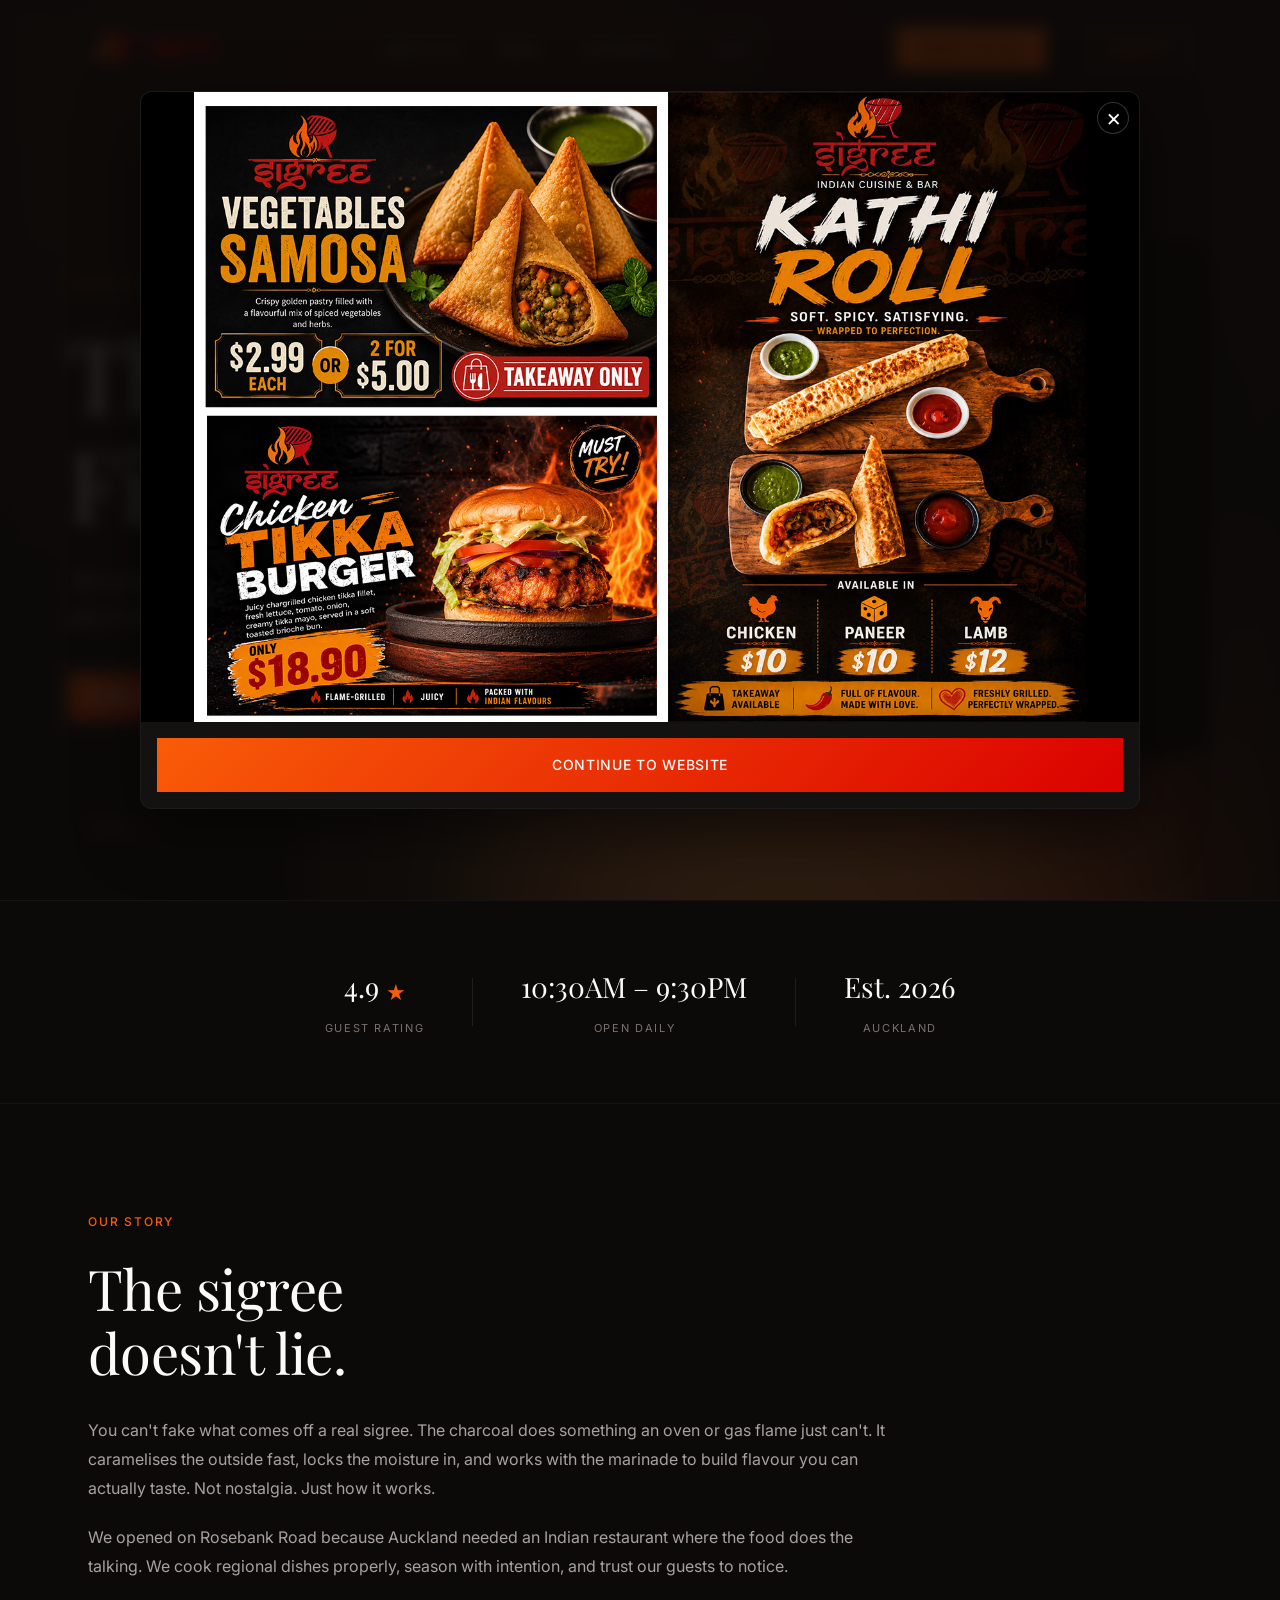
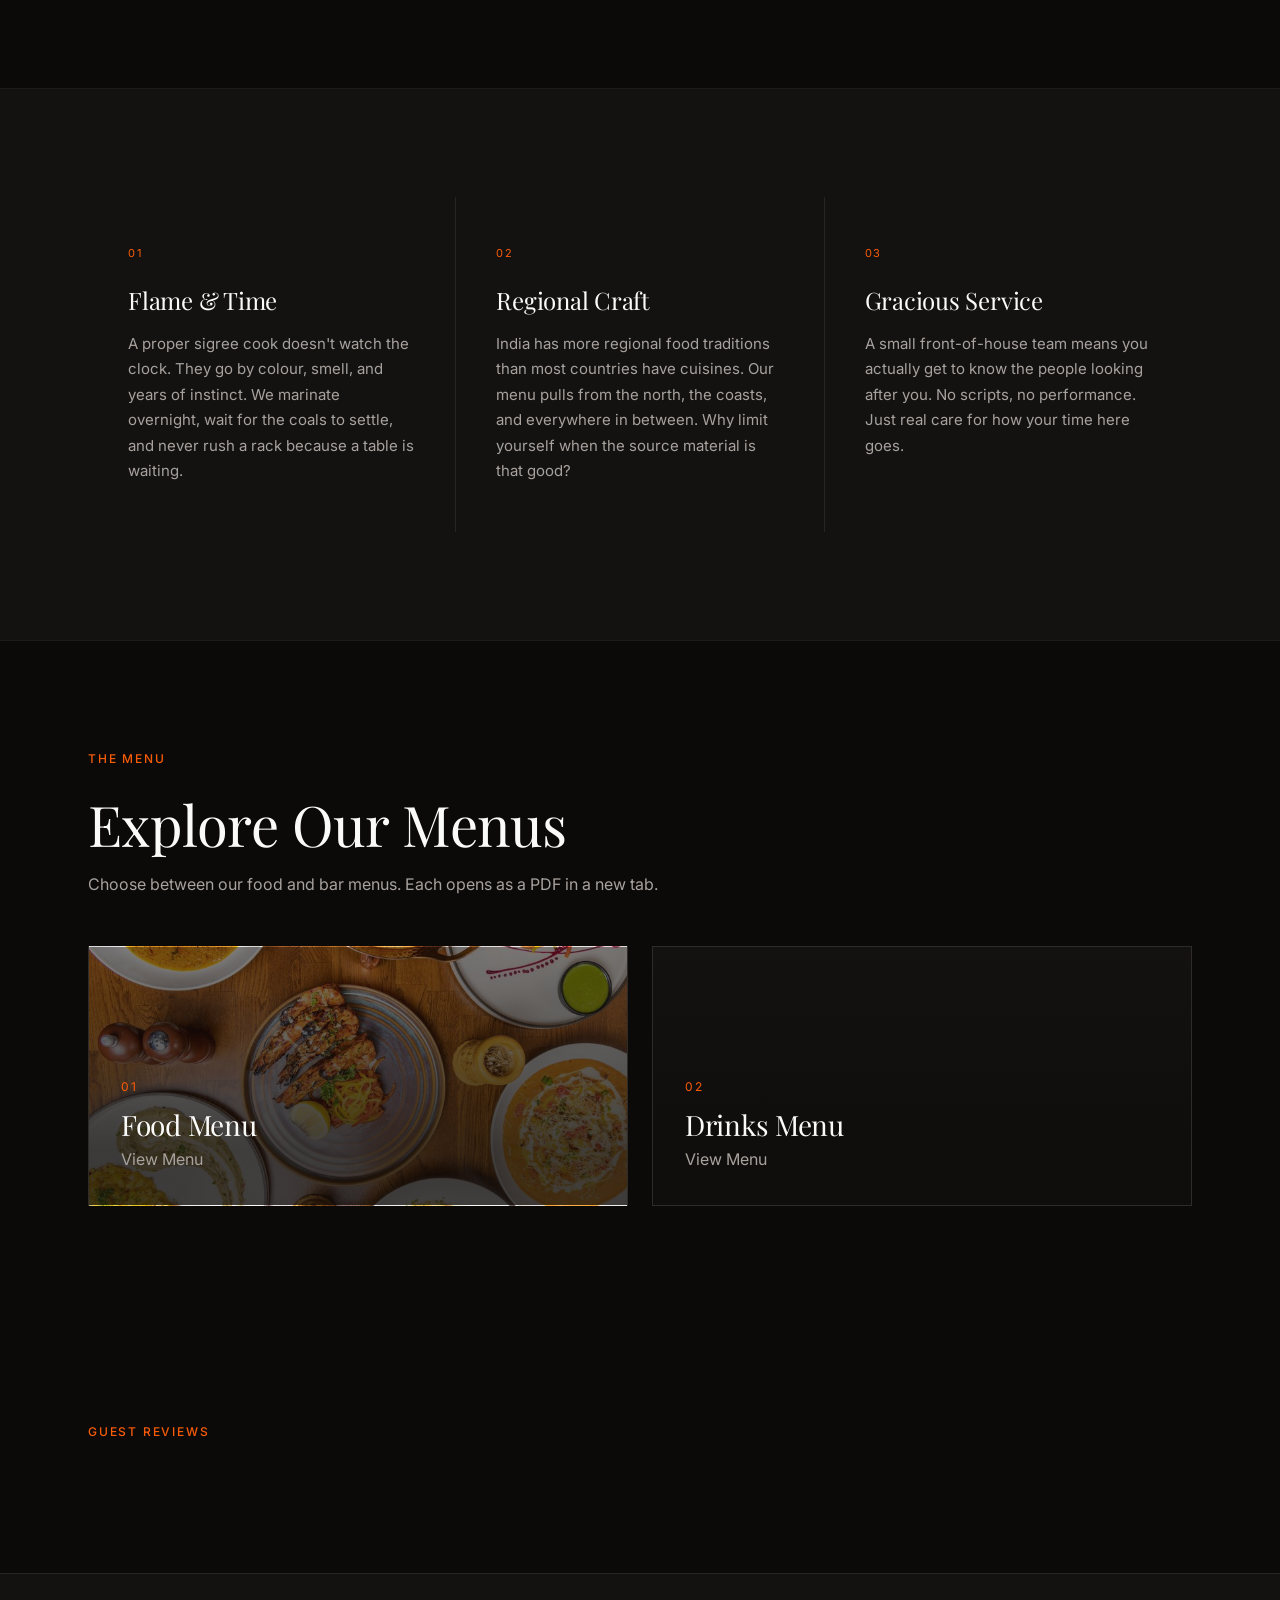
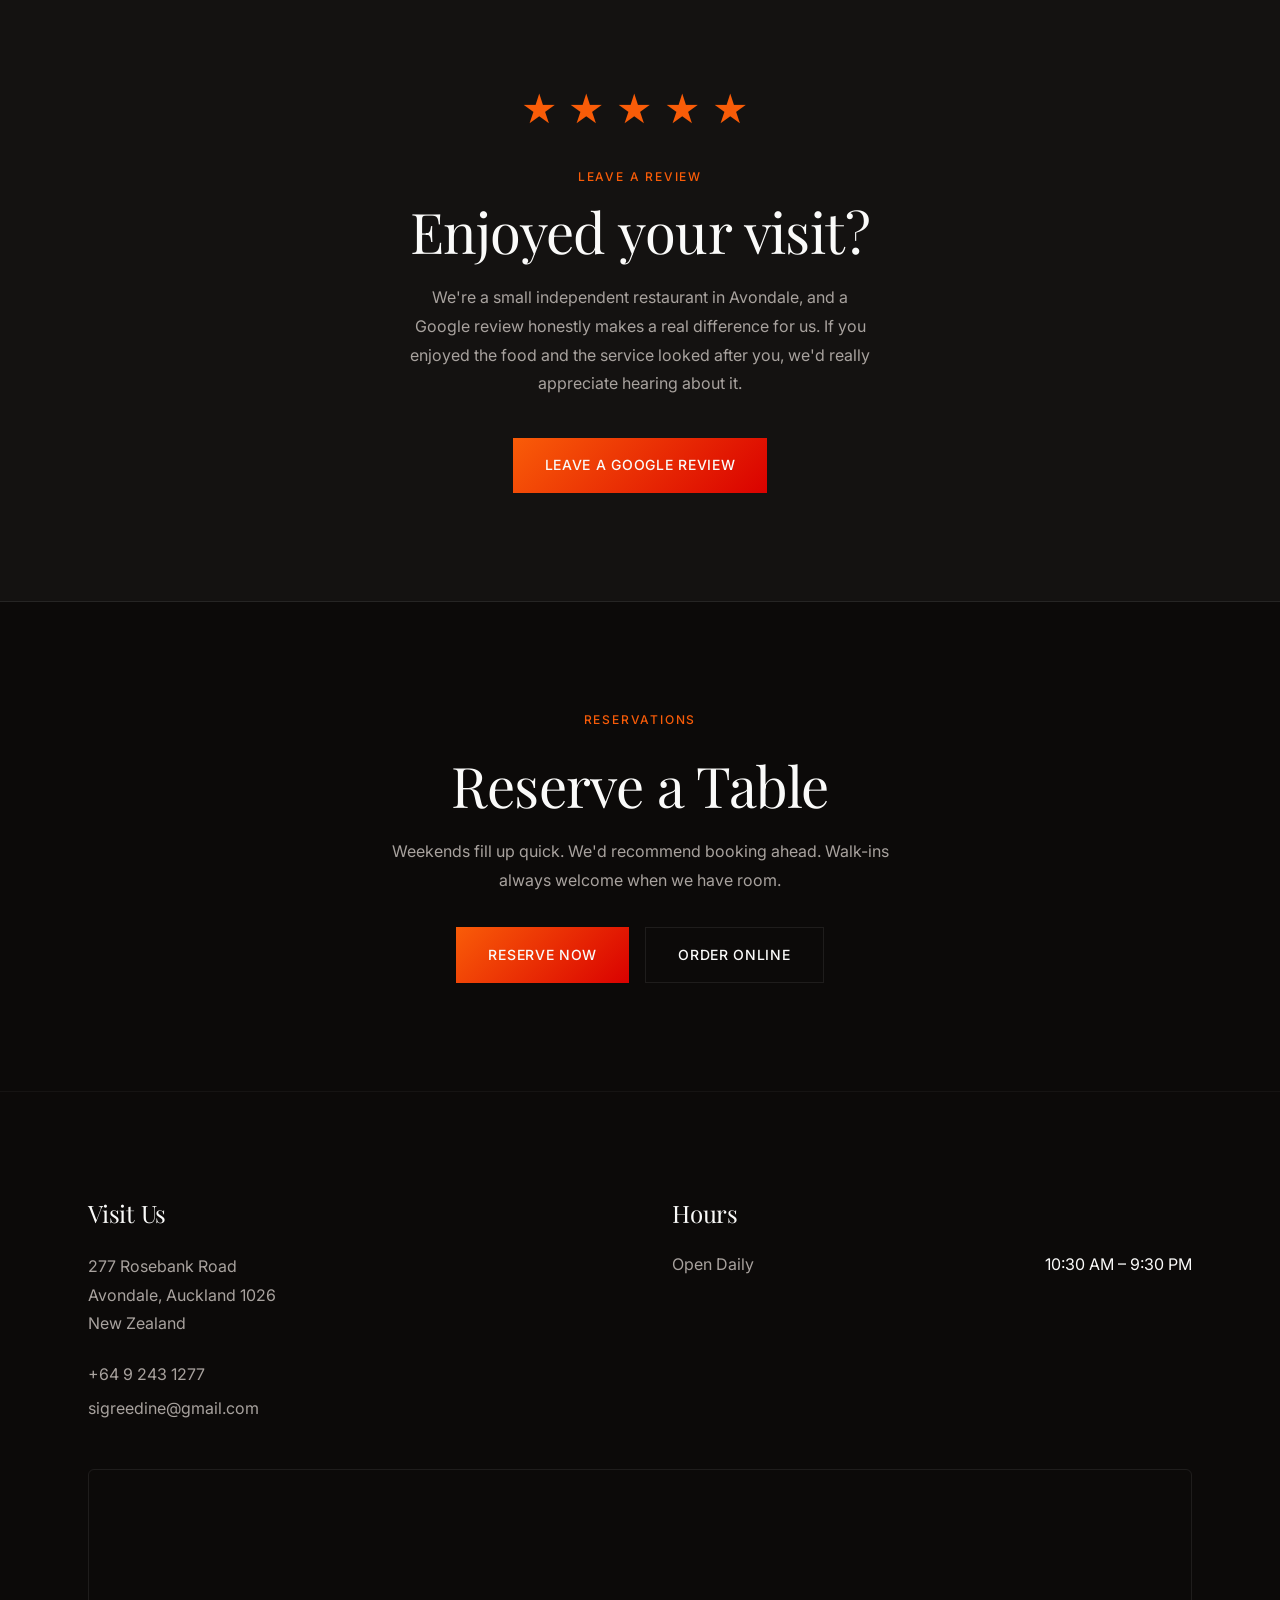
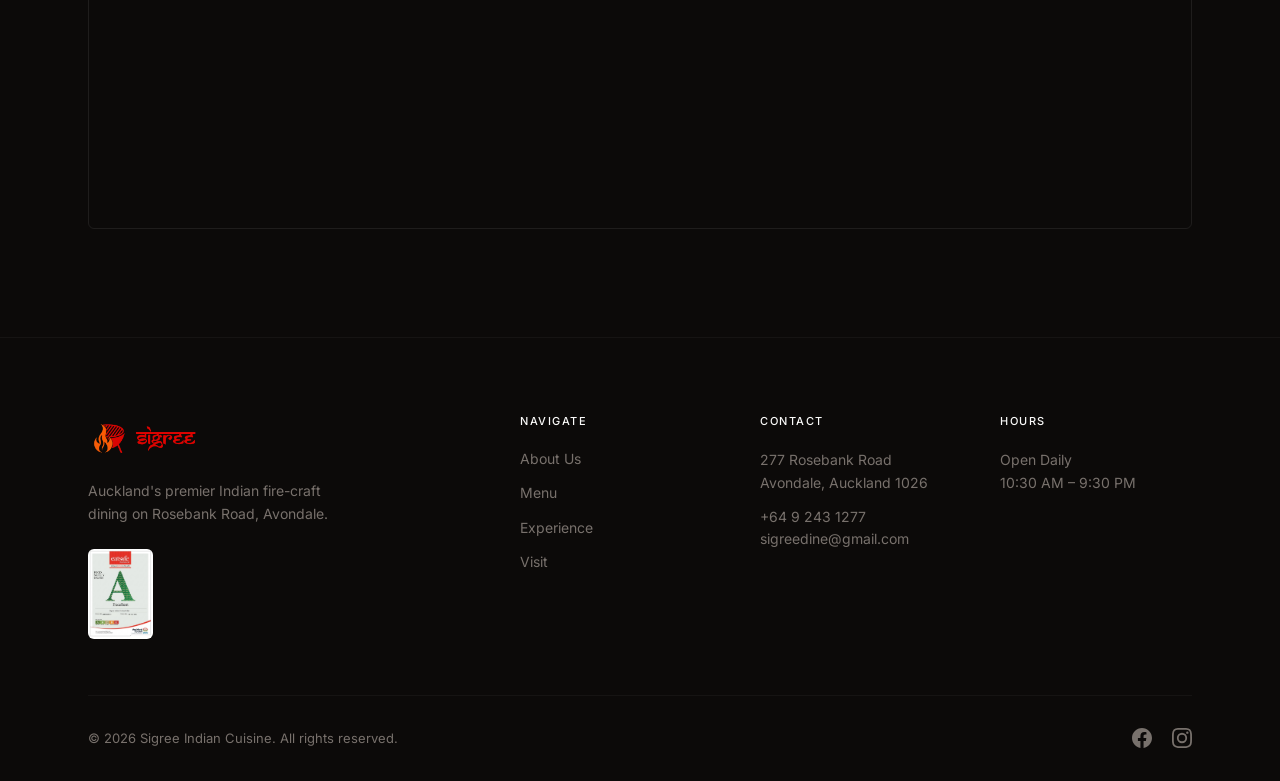
==== commit 8bc32abe: "Remove the From the Kitchen gallery from the homepage Drop the signature-dish gallery section and it" ====
--- a/index.html
+++ b/index.html
@@ -211,99 +211,6 @@
 			</div>
 		</section>
 
-		<section class="kitchen section" id="kitchen" data-reveal>
-			<div class="container">
-				<div class="section-label">From the Kitchen</div>
-				<div class="kitchen-header">
-					<h2>Straight off the fire.</h2>
-					<p>A few of the plates guests keep coming back for, from the tandoor to the curry pot.</p>
-				</div>
-				<div class="kitchen-grid">
-					<a class="dish-card" href="menu.html#section-tandoor">
-						<div class="dish-card-media">
-							<img src="assets/food/samundari-jhinga-800.jpg"
-								srcset="assets/food/samundari-jhinga-800.jpg 800w, assets/food/samundari-jhinga.jpg 1600w"
-								sizes="(max-width: 640px) 82vw, (max-width: 1024px) 45vw, 370px" width="800" height="450"
-								alt="Chargrilled tandoori prawns with lemon and pickled vegetables" loading="lazy" decoding="async" />
-						</div>
-						<div class="dish-card-body">
-							<span class="dish-card-tag">From the Tandoor</span>
-							<h3>Samundari Jhinga</h3>
-							<p>Plump prawns in a spiced yogurt marinade, chargrilled and finished with fresh lemon.</p>
-						</div>
-					</a>
-					<a class="dish-card" href="menu.html#section-nonveg">
-						<div class="dish-card-media">
-							<img src="assets/food/kashmiri-lamb-rogan-josh-800.jpg"
-								srcset="assets/food/kashmiri-lamb-rogan-josh-800.jpg 800w, assets/food/kashmiri-lamb-rogan-josh.jpg 1600w"
-								sizes="(max-width: 640px) 82vw, (max-width: 1024px) 45vw, 370px" width="800" height="450"
-								alt="Kashmiri lamb rogan josh garnished with fresh coriander" loading="lazy" decoding="async" />
-						</div>
-						<div class="dish-card-body">
-							<span class="dish-card-tag">Chef's Pick</span>
-							<h3>Kashmiri Lamb Rogan Josh</h3>
-							<p>Tender lamb slow-cooked in a deeply aromatic Kashmiri gravy with whole spices.</p>
-						</div>
-					</a>
-					<a class="dish-card" href="menu.html#section-rice">
-						<div class="dish-card-media">
-							<img src="assets/food/lucknowi-chicken-dum-biryani-800.jpg"
-								srcset="assets/food/lucknowi-chicken-dum-biryani-800.jpg 800w, assets/food/lucknowi-chicken-dum-biryani.jpg 1600w"
-								sizes="(max-width: 640px) 82vw, (max-width: 1024px) 45vw, 370px" width="800" height="450"
-								alt="Lucknowi chicken dum biryani with naan and raita" loading="lazy" decoding="async" />
-						</div>
-						<div class="dish-card-body">
-							<span class="dish-card-tag">Chef's Pick</span>
-							<h3>Lucknowi Chicken Dum Biryani</h3>
-							<p>Chicken slow-cooked with saffron-infused basmati in the Awadhi tradition. With veg raita.</p>
-						</div>
-					</a>
-					<a class="dish-card" href="menu.html#section-global">
-						<div class="dish-card-media">
-							<img src="assets/food/braised-lamb-shank-with-vegetables-800.jpg"
-								srcset="assets/food/braised-lamb-shank-with-vegetables-800.jpg 800w, assets/food/braised-lamb-shank-with-vegetables.jpg 1600w"
-								sizes="(max-width: 640px) 82vw, (max-width: 1024px) 45vw, 370px" width="800" height="450"
-								alt="Braised lamb shank with mash, greens and a pot of jus" loading="lazy" decoding="async" />
-						</div>
-						<div class="dish-card-body">
-							<span class="dish-card-tag">Global Plates</span>
-							<h3>Braised Lamb Shank</h3>
-							<p>Slow-braised until fall-off-the-bone tender, finished with a rich jus, mash and greens.</p>
-						</div>
-					</a>
-					<a class="dish-card" href="menu.html#section-nonveg">
-						<div class="dish-card-media">
-							<img src="assets/food/butter-chicken-kiwi-style-800.jpg"
-								srcset="assets/food/butter-chicken-kiwi-style-800.jpg 800w, assets/food/butter-chicken-kiwi-style.jpg 1600w"
-								sizes="(max-width: 640px) 82vw, (max-width: 1024px) 45vw, 370px" width="800" height="450"
-								alt="Butter chicken in a creamy tomato sauce" loading="lazy" decoding="async" />
-						</div>
-						<div class="dish-card-body">
-							<span class="dish-card-tag">Mains</span>
-							<h3>Butter Chicken — Kiwi Style</h3>
-							<p>Tandoori chicken in a smooth, mild tomato-butter sauce. The one everyone orders.</p>
-						</div>
-					</a>
-					<a class="dish-card" href="menu.html#section-garden">
-						<div class="dish-card-media">
-							<img src="assets/food/cheese-hariyali-bomb-800.jpg"
-								srcset="assets/food/cheese-hariyali-bomb-800.jpg 800w, assets/food/cheese-hariyali-bomb.jpg 1600w"
-								sizes="(max-width: 640px) 82vw, (max-width: 1024px) 45vw, 370px" width="800" height="450"
-								alt="Cheese hariyali bombs with mint chutney and beetroot sauce" loading="lazy" decoding="async" />
-						</div>
-						<div class="dish-card-body">
-							<span class="dish-card-tag">From the Garden</span>
-							<h3>Cheese Hariyali Bombs</h3>
-							<p>Golden-fried bites stuffed with melted cheese and fresh herb greens.</p>
-						</div>
-					</a>
-				</div>
-				<div class="kitchen-cta">
-					<a href="menu.html" class="btn btn-secondary">See the Full Menu</a>
-				</div>
-			</div>
-		</section>
-
 		<section class="menu section" id="menu" data-reveal>
 			<div class="container">
 				<div class="section-label">The Menu</div>
--- a/styles.css
+++ b/styles.css
@@ -1647,91 +1647,6 @@
 }
 
 /* ============================================
-   From the Kitchen — Signature Dish Gallery
-   ============================================ */
-.kitchen {
-	background: var(--color-bg-elevated);
-	border-top: 1px solid var(--color-border-subtle);
-	border-bottom: 1px solid var(--color-border-subtle);
-}
-
-.kitchen-header {
-	max-width: 600px;
-	margin-bottom: 3rem;
-}
-
-.kitchen-header h2 {
-	margin-bottom: 1rem;
-}
-
-.kitchen-grid {
-	display: grid;
-	grid-template-columns: repeat(3, 1fr);
-	gap: 1.5rem;
-	margin-bottom: 3rem;
-}
-
-.dish-card {
-	display: flex;
-	flex-direction: column;
-	background: var(--color-bg);
-	border: 1px solid var(--color-border);
-	border-radius: 6px;
-	overflow: hidden;
-	transition: border-color 0.3s var(--ease-out), transform 0.3s var(--ease-out);
-}
-
-.dish-card:hover {
-	border-color: rgba(249, 92, 8, 0.45);
-	transform: translateY(-3px);
-}
-
-.dish-card-media {
-	aspect-ratio: 4 / 3;
-	overflow: hidden;
-	background: var(--color-surface);
-}
-
-.dish-card-media img {
-	width: 100%;
-	height: 100%;
-	object-fit: cover;
-	transition: transform 0.8s var(--ease-out);
-}
-
-.dish-card:hover .dish-card-media img {
-	transform: scale(1.05);
-}
-
-.dish-card-body {
-	padding: 1.5rem 1.5rem 1.75rem;
-}
-
-.dish-card-tag {
-	display: block;
-	font-size: 0.6875rem;
-	letter-spacing: 0.15em;
-	text-transform: uppercase;
-	color: var(--color-accent);
-	margin-bottom: 0.6rem;
-}
-
-.dish-card h3 {
-	color: var(--color-text);
-	font-size: clamp(1.15rem, 2vw, 1.35rem);
-	margin-bottom: 0.5rem;
-}
-
-.dish-card p {
-	font-size: 0.9rem;
-	line-height: 1.65;
-}
-
-.kitchen-cta {
-	text-align: center;
-}
-
-/* ============================================
    Photo-backed page heroes
    Set --hero-photo (and optionally --hero-photo-sm) inline.
    ============================================ */
@@ -1889,35 +1804,6 @@
 		flex-direction: column;
 		gap: 1rem;
 		text-align: center;
-	}
-}
-
-/* Kitchen responsive */
-@media (max-width: 1024px) {
-	.kitchen-grid {
-		grid-template-columns: repeat(2, 1fr);
-	}
-}
-
-@media (max-width: 640px) {
-	.kitchen-grid {
-		display: flex;
-		gap: 1rem;
-		overflow-x: auto;
-		scroll-snap-type: x mandatory;
-		scrollbar-width: none;
-		margin: 0 calc(var(--container-padding) * -1) 2.5rem;
-		padding: 0 var(--container-padding);
-		scroll-padding: 0 var(--container-padding);
-	}
-
-	.kitchen-grid::-webkit-scrollbar {
-		display: none;
-	}
-
-	.dish-card {
-		flex: 0 0 82%;
-		scroll-snap-align: start;
 	}
 }
 
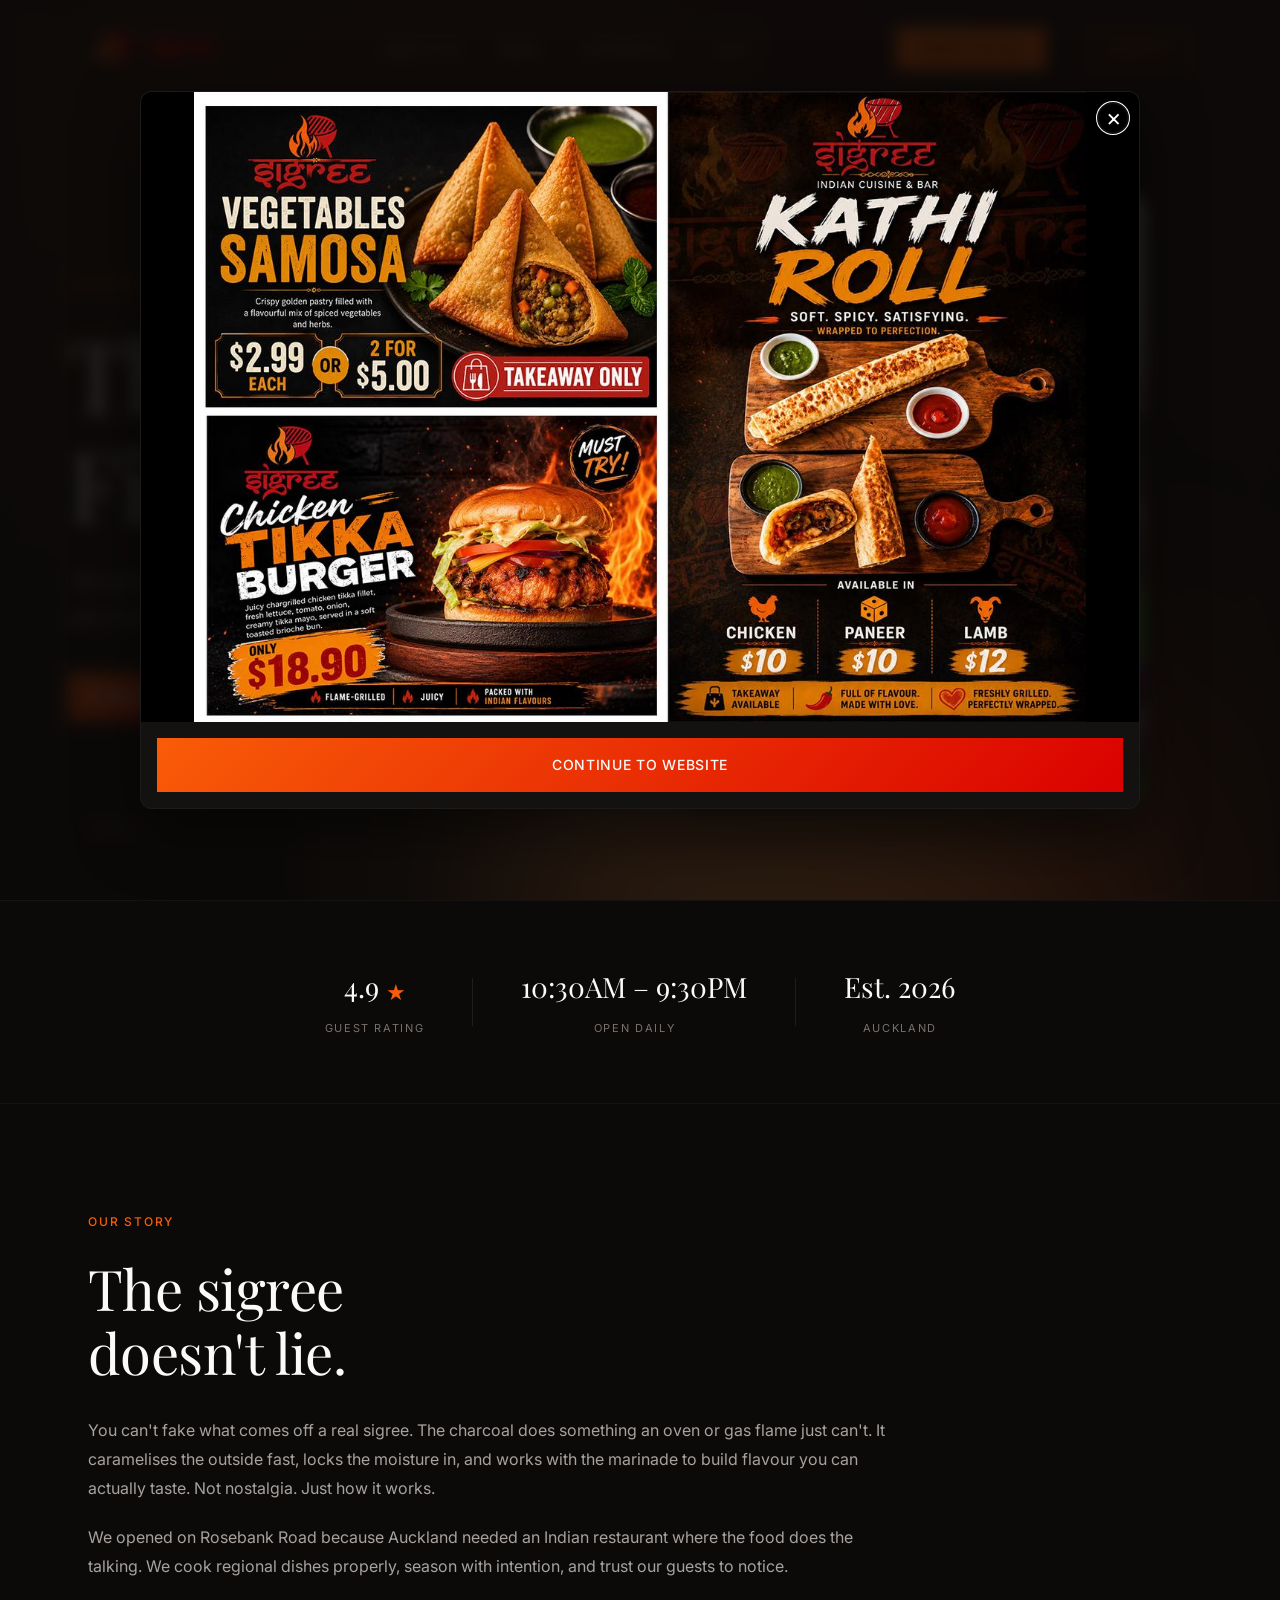
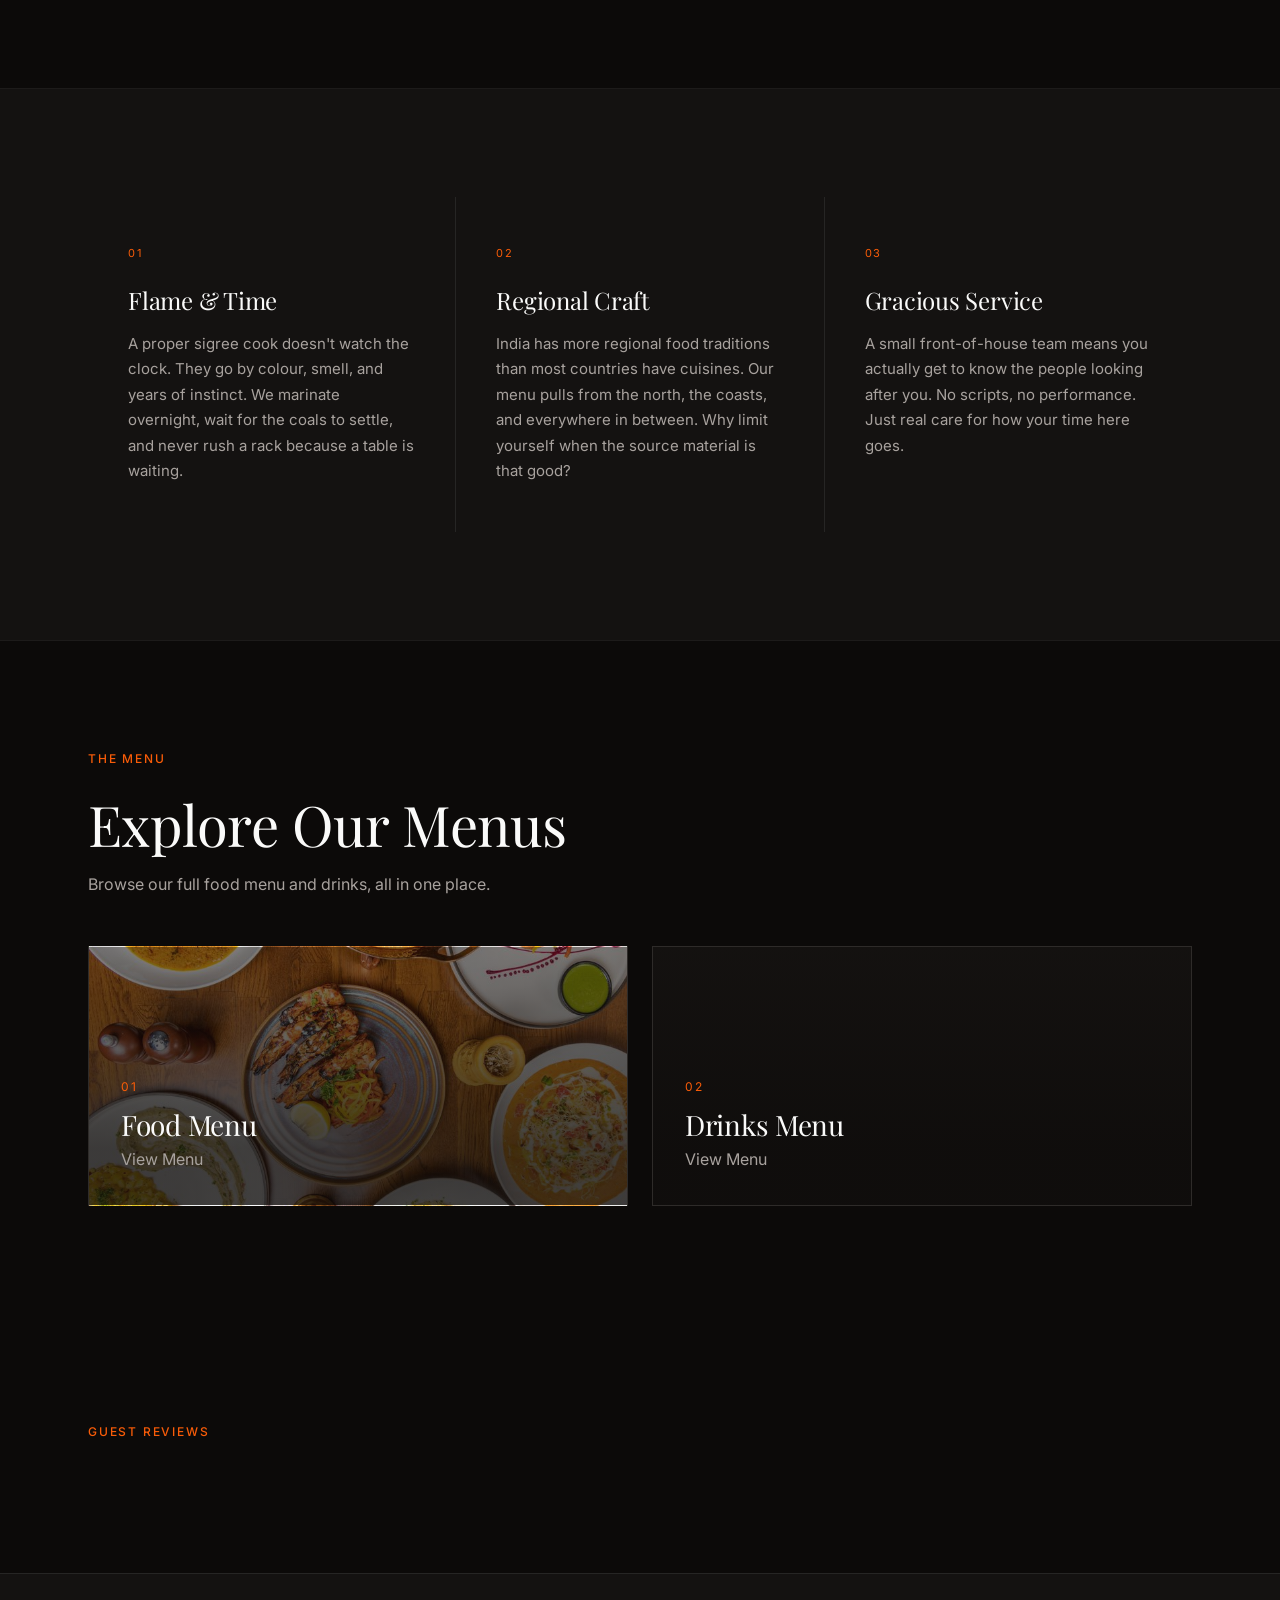
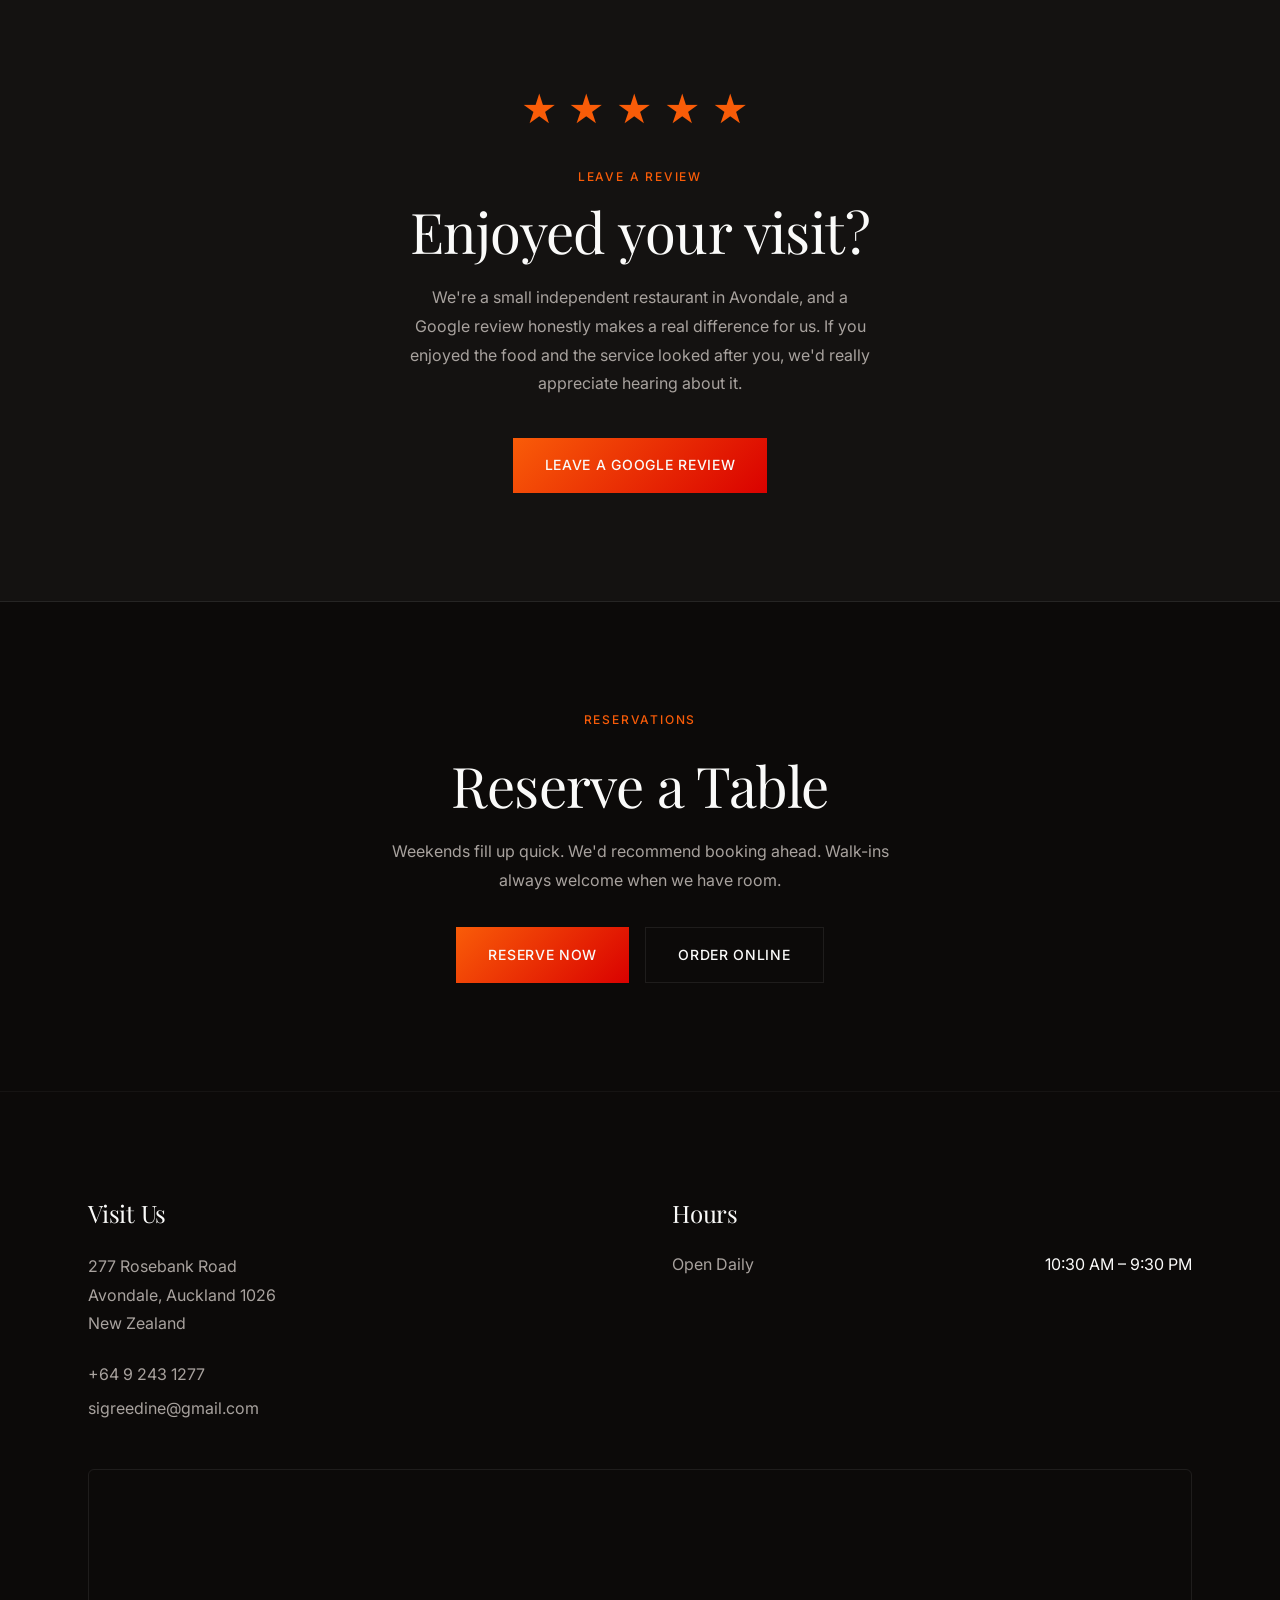
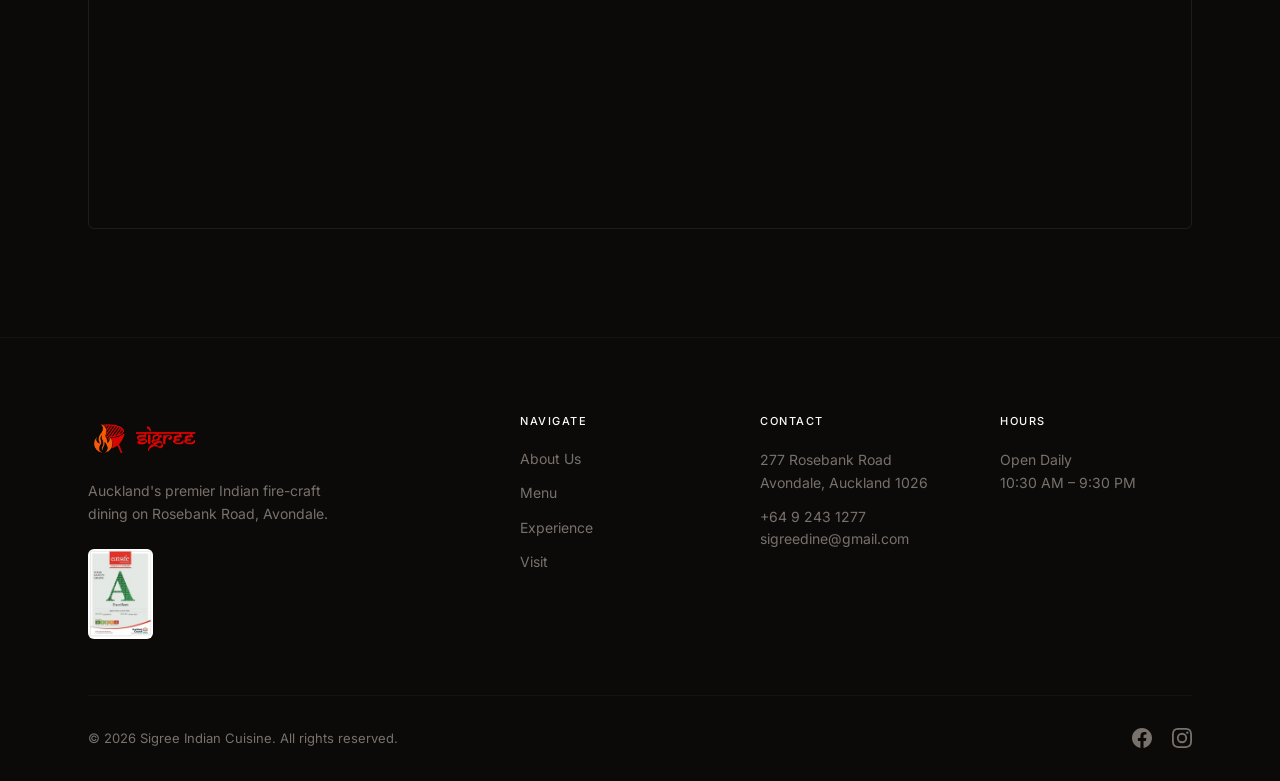
==== commit 040b8e26: "Speed, accessibility and polish fixes - Shrink the logo used on pages (204 KB -> 24 KB), the special" ====
--- a/index.html
+++ b/index.html
@@ -45,6 +45,8 @@
 			"addressCountry": "New Zealand"
 		},
 		"servesCuisine": "Indian",
+		"hasMenu": "https://sigree.co.nz/menu.html",
+		"acceptsReservations": "https://www.ordermeal.co.nz/booking/sigree-indian-cuisine/",
 		"openingHours": ["Mo-Su 10:30-21:30"],
 		"priceRange": "$$",
 		"sameAs": [
@@ -91,7 +93,7 @@
 	<header class="site-header" id="top">
 		<div class="container header-inner">
 			<a class="brand" href="#top" aria-label="Sigree Indian Cuisine home">
-				<img src="assets/SIGREELOGO1.png" alt="Sigree Indian Cuisine" class="brand-logo" />
+				<img src="assets/sigree-logo.png" alt="Sigree Indian Cuisine" class="brand-logo" />
 			</a>
 
 			<nav class="nav" id="primary-nav" aria-label="Primary navigation">
@@ -135,7 +137,8 @@
 				</div>
 				<div class="hero-media">
 					<div class="hero-video-wrap">
-						<video id="hero-video" class="hero-video" playsinline muted autoplay preload="metadata">
+						<video id="hero-video" class="hero-video" playsinline muted autoplay preload="metadata"
+							poster="assets/hero-poster.jpg">
 							<source src="assets/vid1.MP4" type="video/mp4" />
 							Your browser does not support the video tag.
 						</video>
@@ -216,7 +219,7 @@
 				<div class="section-label">The Menu</div>
 				<div class="menu-header">
 					<h2>Explore Our Menus</h2>
-					<p>Choose between our food and bar menus. Each opens as a PDF in a new tab.</p>
+					<p>Browse our full food menu and drinks, all in one place.</p>
 				</div>
 
 				<div class="menu-grid">
@@ -322,11 +325,11 @@
 		<div class="container">
 			<div class="footer-grid">
 				<div class="footer-brand">
-					<img src="assets/SIGREELOGO1.png" alt="Sigree Indian Cuisine" class="footer-logo" />
+					<img src="assets/sigree-logo.png" alt="Sigree Indian Cuisine" class="footer-logo" />
 					<p>Auckland's premier Indian fire-craft dining on Rosebank Road, Avondale.</p>
 					<button type="button" class="footer-cert-btn" aria-label="View EatSafe Certificate"
 						onclick="openCertModal()">
-						<img src="assets/cert1.png" alt="EatSafe Rating" class="footer-cert-img" />
+						<img src="assets/cert1-thumb.jpg" alt="EatSafe Rating" class="footer-cert-img" width="65" height="90" />
 					</button>
 				</div>
 				<div class="footer-col">
@@ -373,23 +376,29 @@
 			</div>
 		</div>
 	</footer>
-	<div id="ad-modal" class="ad-modal" aria-hidden="true" role="dialog">
+	<div id="ad-modal" class="ad-modal" aria-hidden="true" role="dialog" aria-modal="true" aria-label="Current specials">
 		<div class="ad-modal-overlay" id="ad-modal-overlay"></div>
 		<div class="ad-modal-content">
-			<button class="ad-modal-close" id="ad-modal-close" aria-label="Close ads">&times;</button>
+			<button type="button" class="ad-modal-close" id="ad-modal-close" aria-label="Close specials">&times;</button>
+			<!-- To change the specials, replace BOTH images: ad1.jpg (computers) and ad1-mobile.jpg (phones, stacked) -->
 			<div class="ad-modal-images">
-				<img src="assets/ad1.jpg" alt="Special Offer 2" class="ad-img active" id="ad-img-2" />
+				<picture>
+					<source media="(max-width: 640px)" srcset="assets/ad1-mobile.jpg" />
+					<img src="assets/ad1.jpg" class="ad-img active" id="ad-img-2" width="1200" height="848"
+						alt="Sigree specials: Kathi rolls from $10, vegetable samosas $2.99 each or 2 for $5 (takeaway only), and the chicken tikka burger for $18.90" />
+				</picture>
 			</div>
 			<div class="ad-modal-nav">
-				<button class="btn btn-primary btn-full" id="ad-next-btn">Continue to Website</button>
+				<button type="button" class="btn btn-primary btn-full" id="ad-next-btn">Continue to Website</button>
 			</div>
 		</div>
 	</div>
 	<!-- EatSafe Modal -->
-	<div id="cert-modal" class="cert-modal" aria-hidden="true" role="dialog" onclick="closeCertModal()">
+	<div id="cert-modal" class="cert-modal" aria-hidden="true" role="dialog" aria-modal="true"
+		aria-label="EatSafe certificate" onclick="closeCertModal()">
 		<div class="cert-modal-content" onclick="event.stopPropagation()">
-			<button class="cert-modal-close" onclick="closeCertModal()" aria-label="Close certificate">&times;</button>
-			<img src="assets/cert1.png" alt="EatSafe Rating Certificate" class="cert-modal-img" />
+			<button type="button" class="cert-modal-close" onclick="closeCertModal()" aria-label="Close certificate">&times;</button>
+			<img src="assets/cert1.jpg" alt="EatSafe Rating Certificate" class="cert-modal-img" />
 		</div>
 	</div>
 </body>
--- a/styles.css
+++ b/styles.css
@@ -238,6 +238,7 @@
 	letter-spacing: 0.08em;
 	text-transform: uppercase;
 	color: var(--color-text-secondary);
+	white-space: nowrap;
 	transition: color 0.2s ease;
 }
 
@@ -593,14 +594,15 @@
 	flex: 0 0 54%;
 	min-width: 360px;
 	display: flex;
-	justify-content: flex-end;
-}
-
+	justify-content: center;
+}
+
+/* The hero clips are vertical phone videos (9:16). A portrait frame shows
+   more of each shot and doesn't blow the footage up past its resolution. */
 .hero-video-wrap {
-	width: 100%;
-	max-width: 860px;
-	min-height: 520px;
-	aspect-ratio: 16 / 10;
+	height: min(70vh, 620px);
+	max-width: 100%;
+	aspect-ratio: 3 / 4;
 	overflow: hidden;
 	border: 1px solid rgba(255, 255, 255, 0.14);
 	border-radius: 1.75rem;
@@ -634,10 +636,9 @@
 	}
 
 	.hero-video-wrap {
-		max-width: 100%;
-		width: 100%;
-		min-height: 0;
-		aspect-ratio: 16 / 9;
+		width: min(100%, 420px);
+		height: auto;
+		aspect-ratio: 4 / 5;
 	}
 }
 
@@ -1514,9 +1515,9 @@
 	}
 
 	.hero-video-wrap {
-		max-width: 100%;
-		min-height: 0;
-		aspect-ratio: 16 / 9;
+		width: min(100%, 420px);
+		height: auto;
+		aspect-ratio: 4 / 5;
 	}
 
 	.page-embers span {
@@ -1825,6 +1826,8 @@
 .ad-modal.open {
 	visibility: visible;
 	opacity: 1;
+	/* become visible instantly so focus can move into the modal */
+	transition: visibility 0s, opacity 0.4s;
 }
 
 .ad-modal-overlay {
@@ -1900,6 +1903,30 @@
 	animation: fadeIn 0.4s ease-out;
 }
 
+.ad-modal-images picture {
+	display: block;
+	width: 100%;
+}
+
+/* Phones get the stacked ad image; let it scroll inside the modal */
+@media (max-width: 640px) {
+	.ad-modal-content {
+		width: 92%;
+	}
+
+	.ad-modal-images {
+		display: block;
+		max-height: calc(100vh - 9rem);
+		max-height: calc(100dvh - 9rem);
+		overflow-y: auto;
+		-webkit-overflow-scrolling: touch;
+	}
+
+	.ad-img {
+		max-height: none;
+	}
+}
+
 .ad-modal-nav {
 	padding: 1rem;
 	background: var(--color-bg-elevated);
@@ -1951,6 +1978,7 @@
 .cert-modal.open {
 	opacity: 1;
 	visibility: visible;
+	transition: opacity 0.3s, visibility 0s;
 }
 
 .cert-modal-content {
